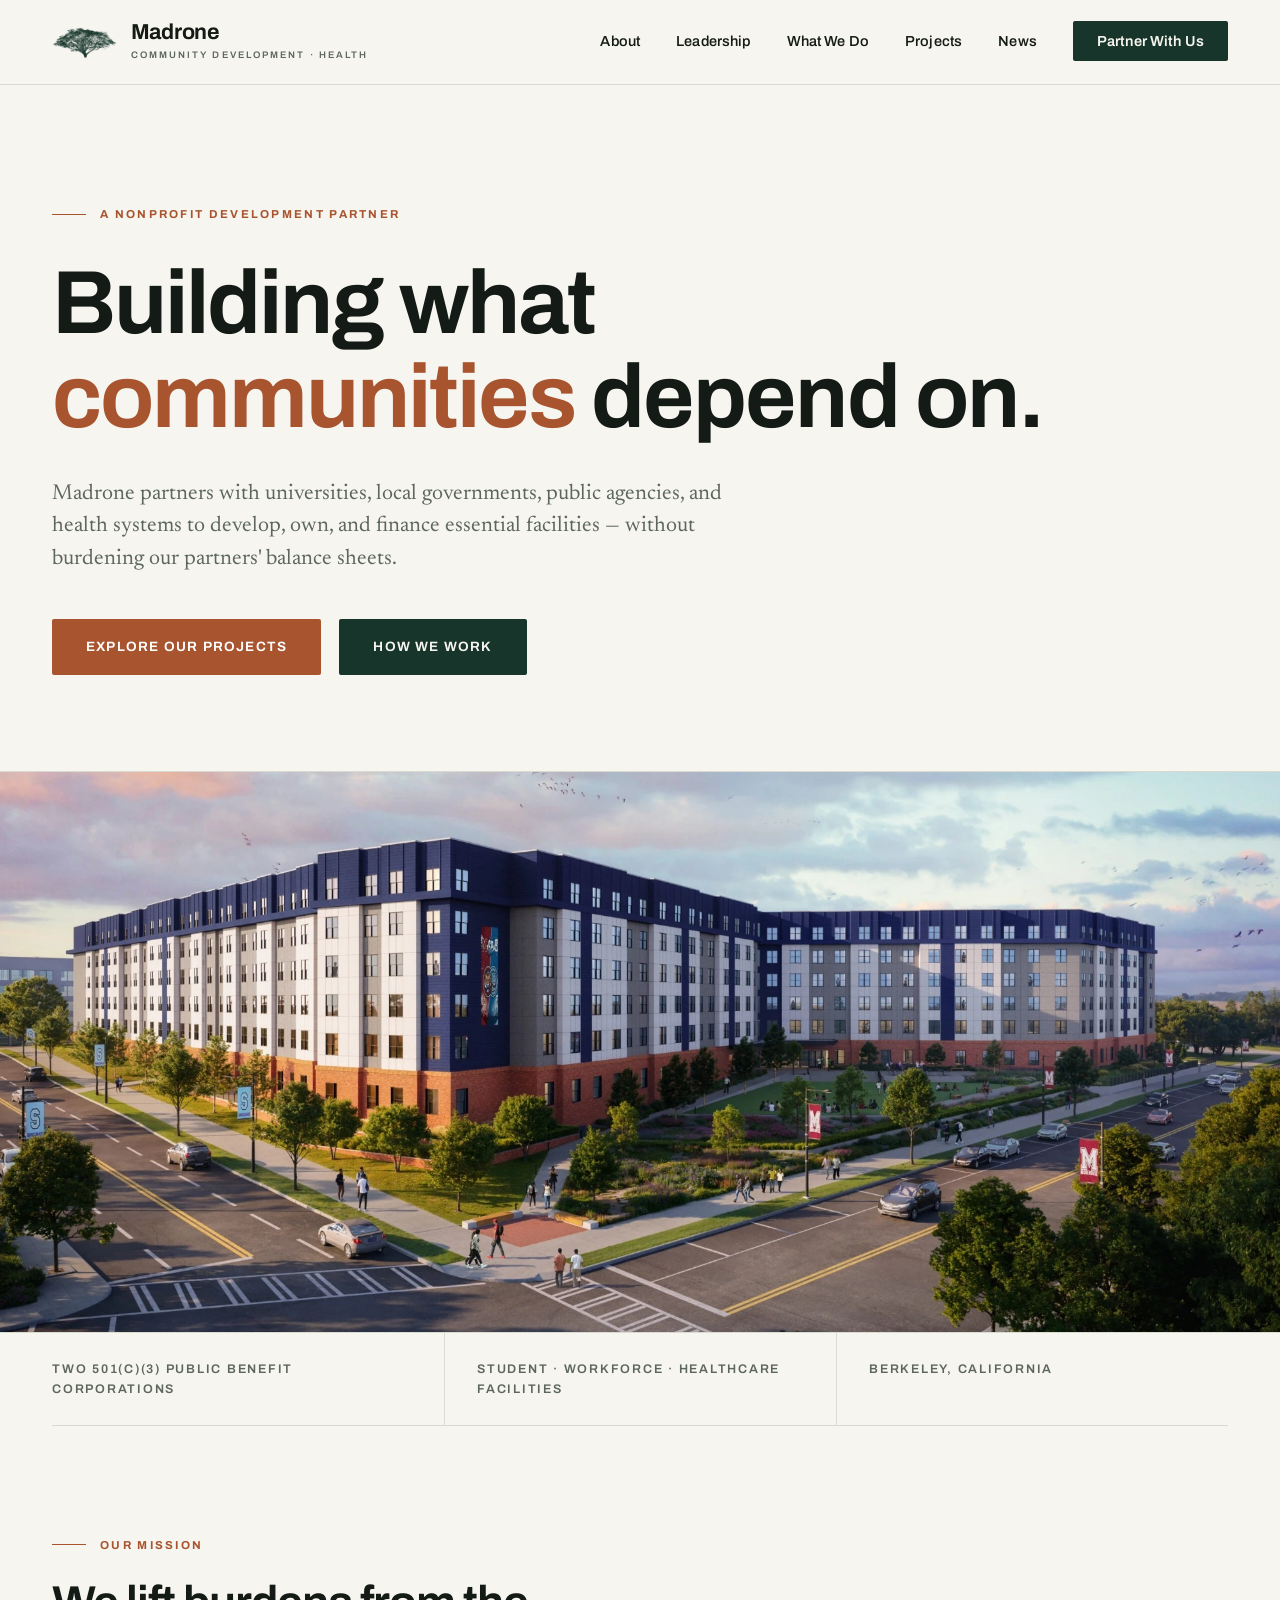
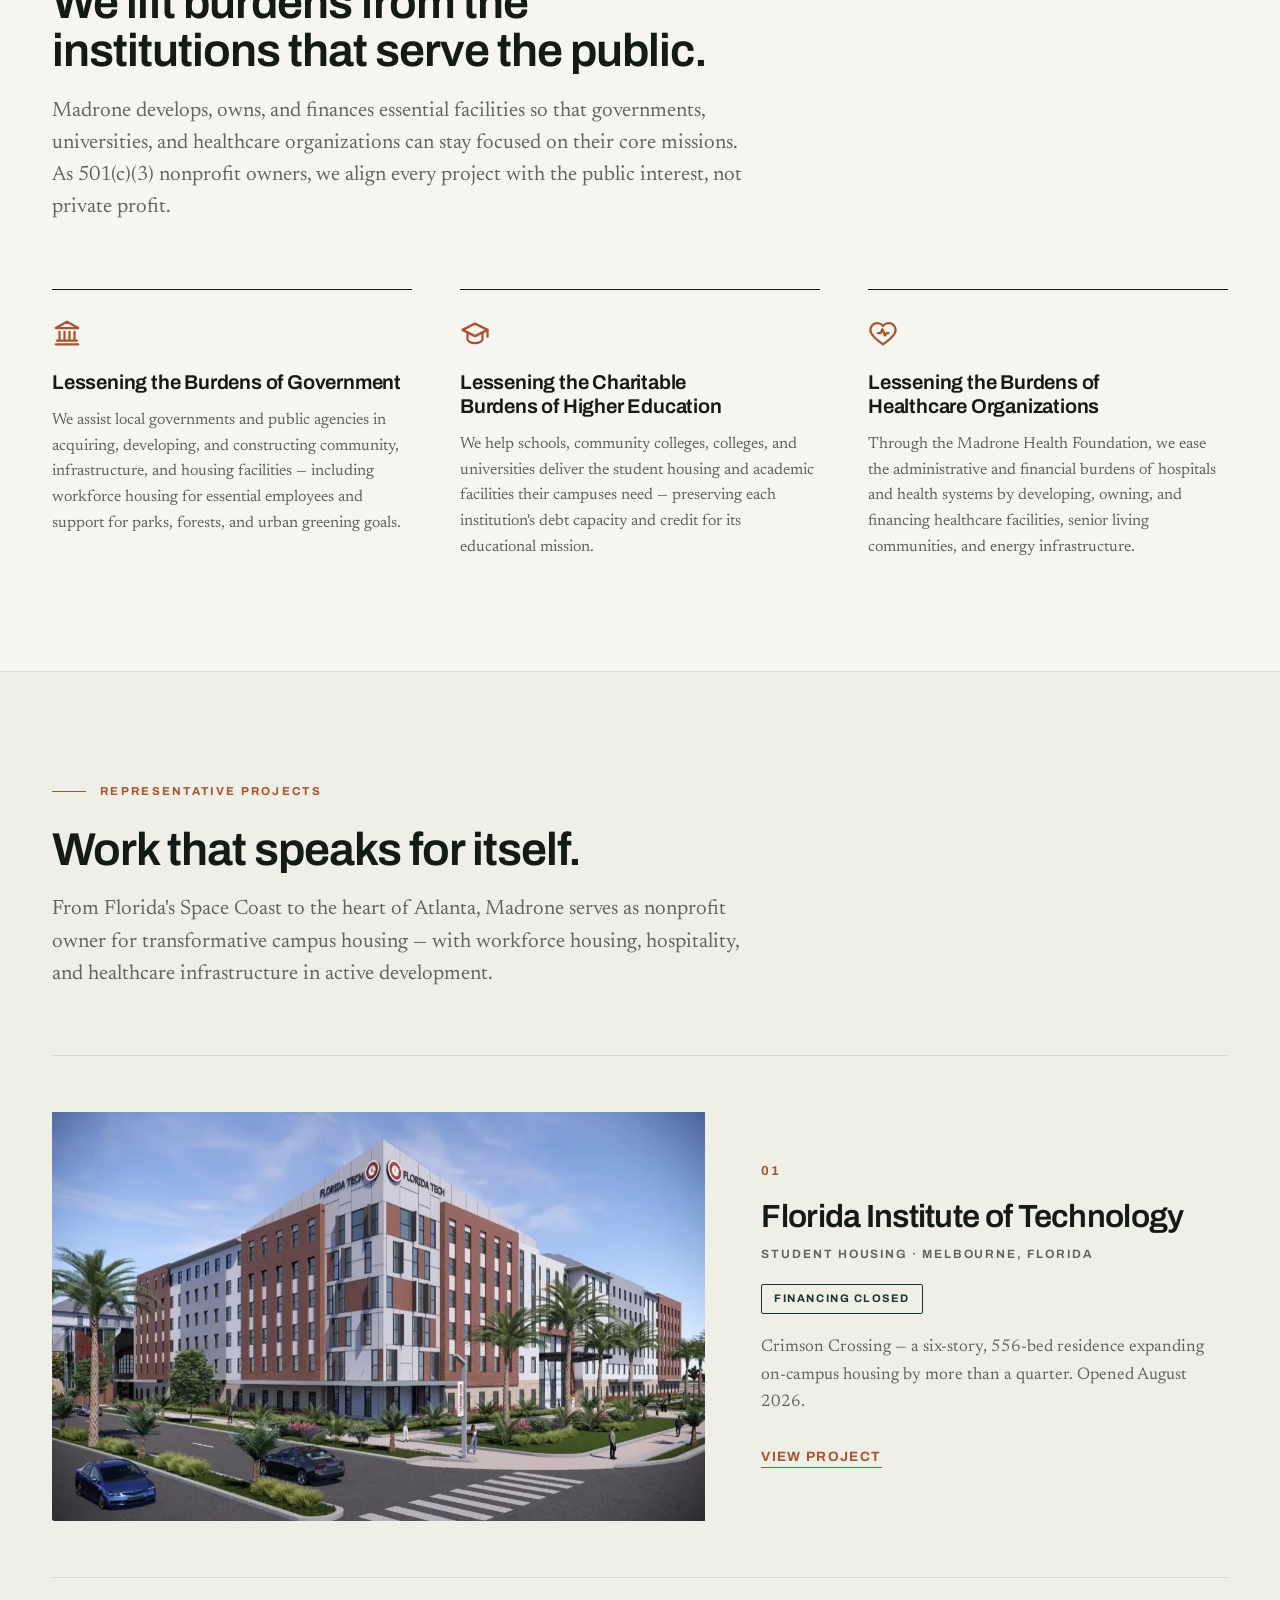
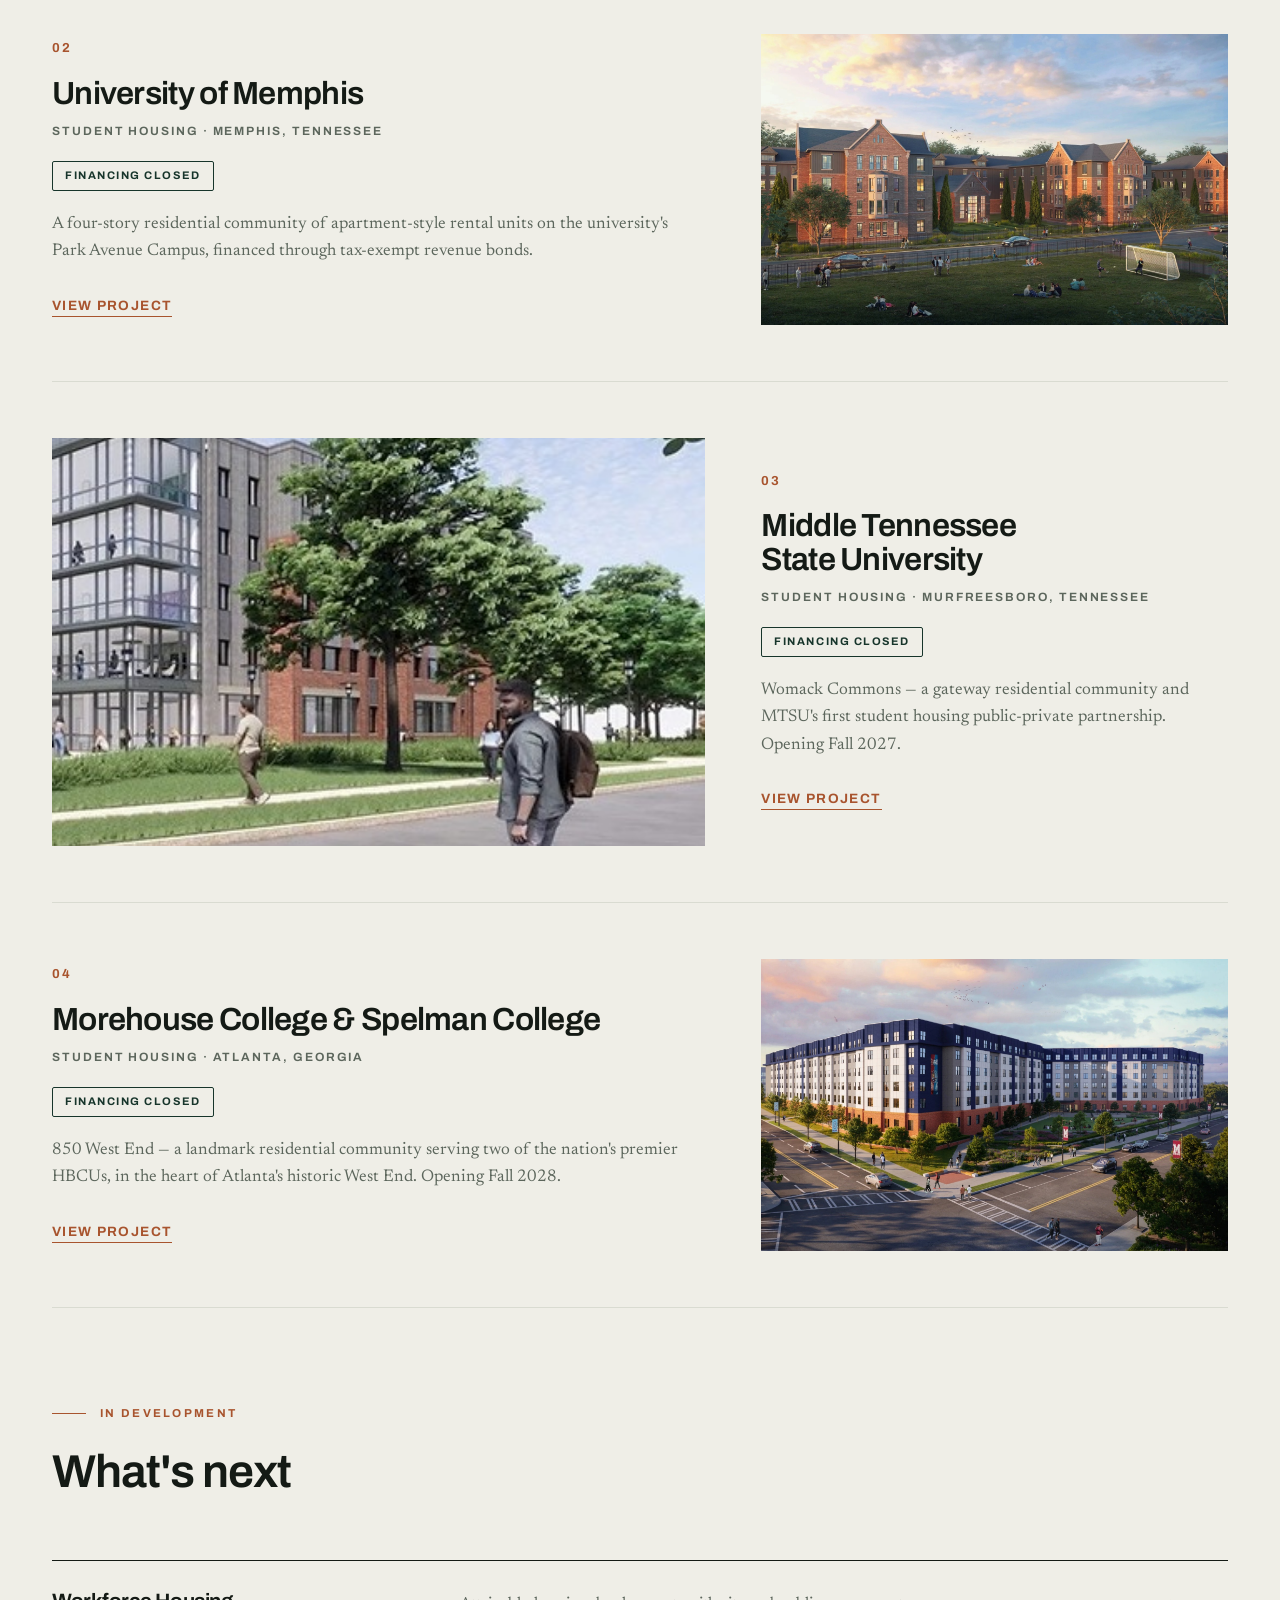
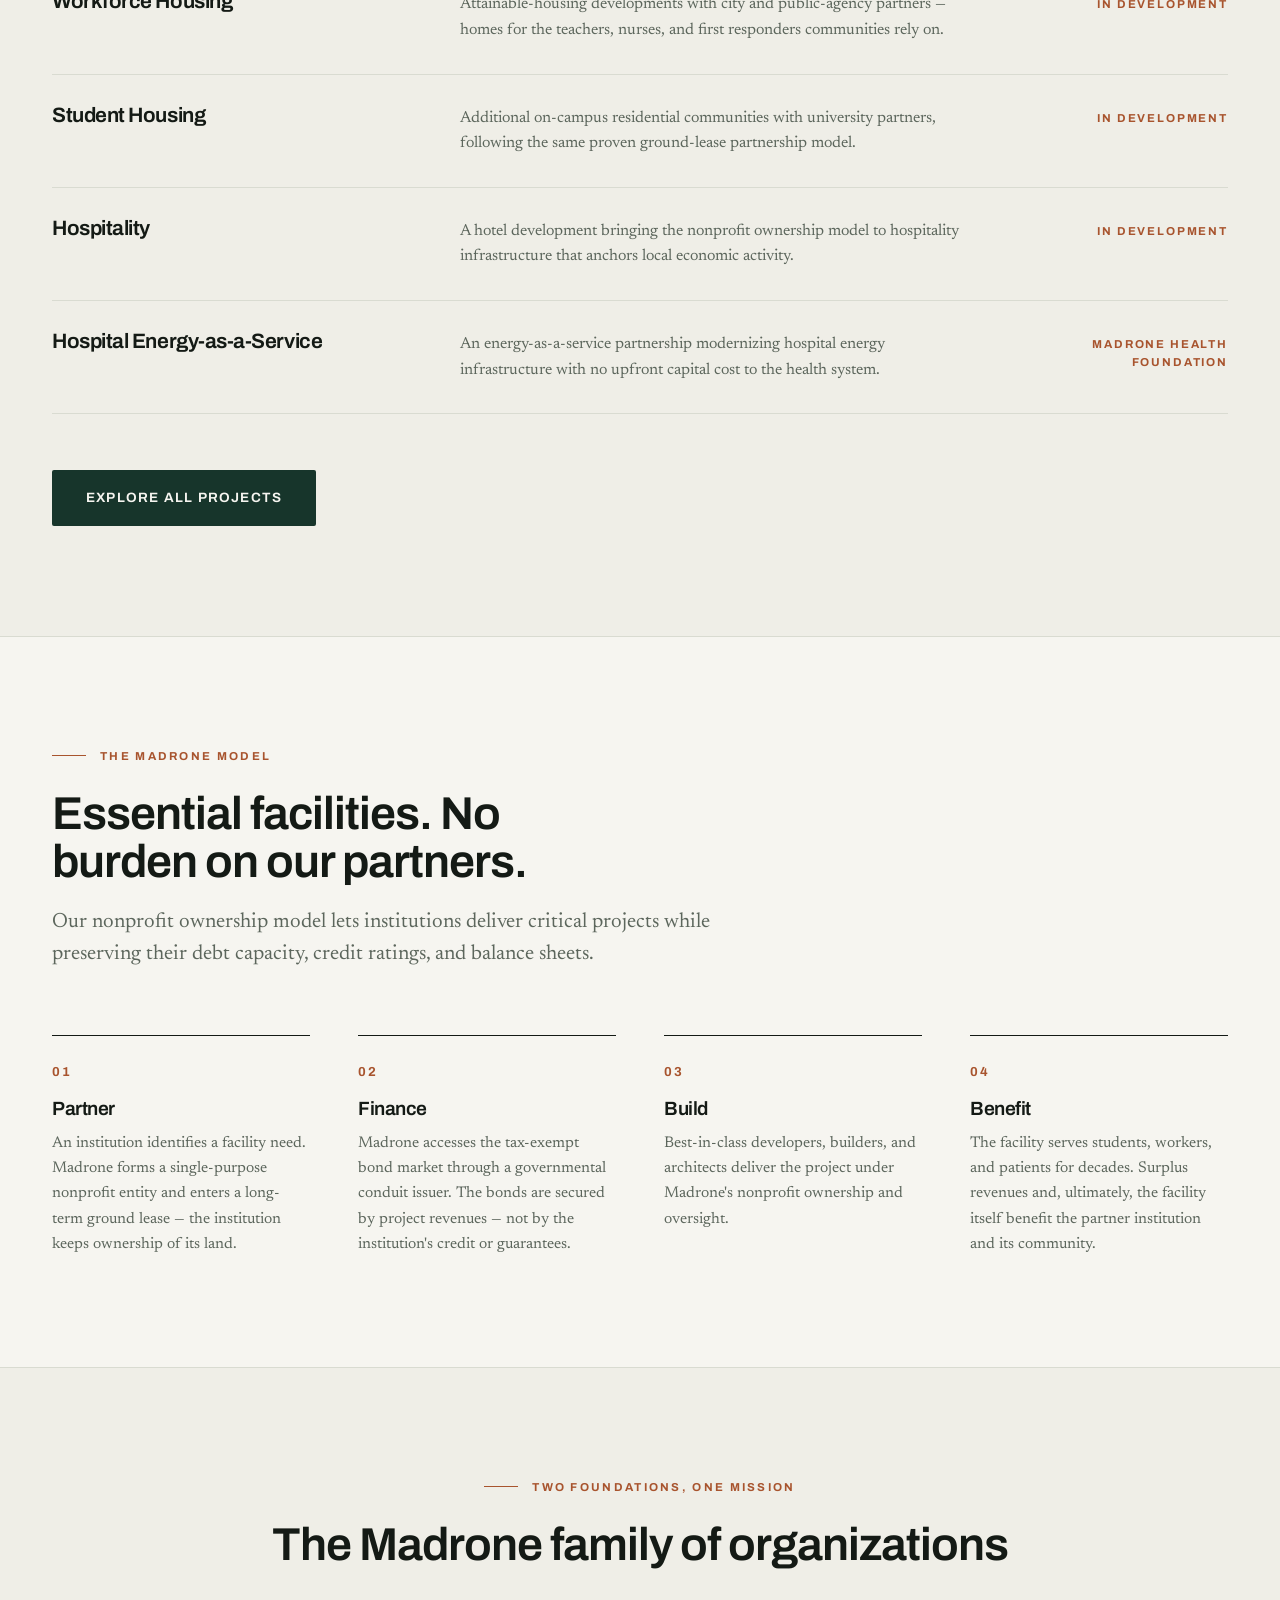
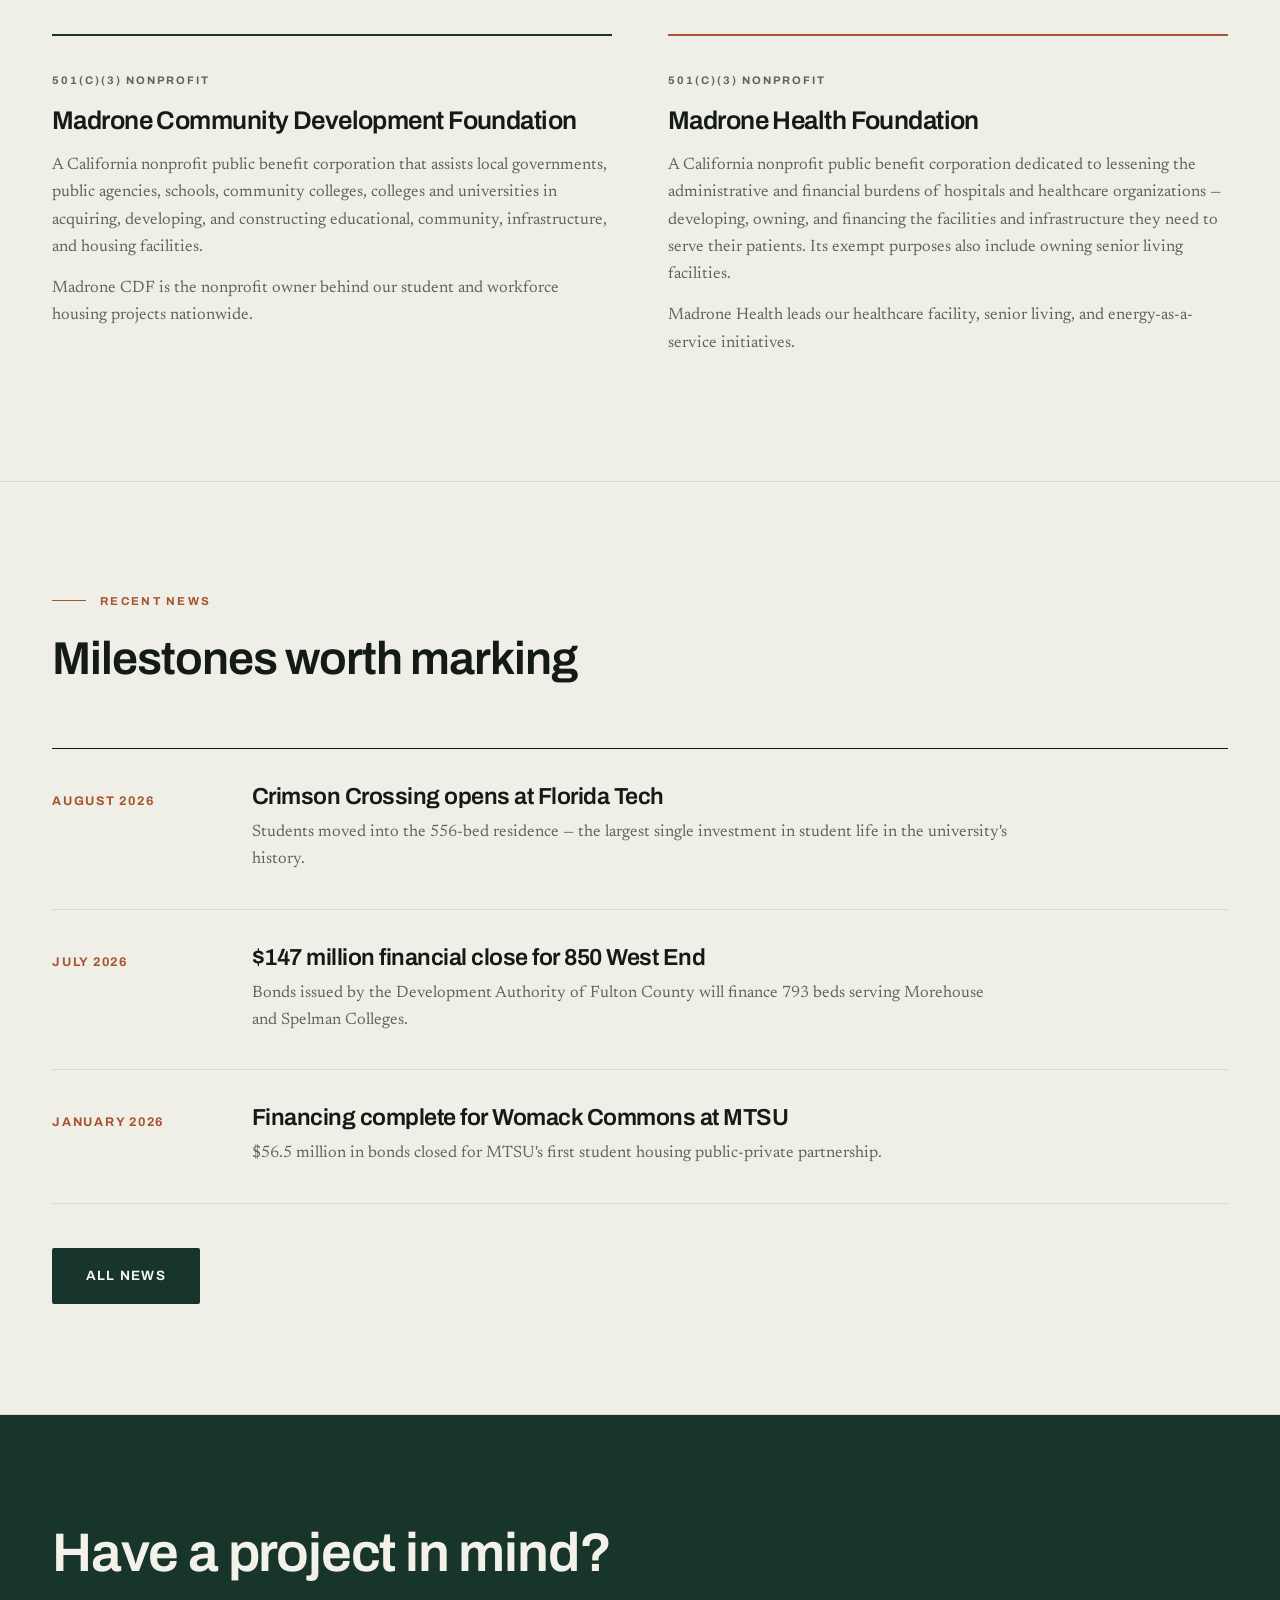
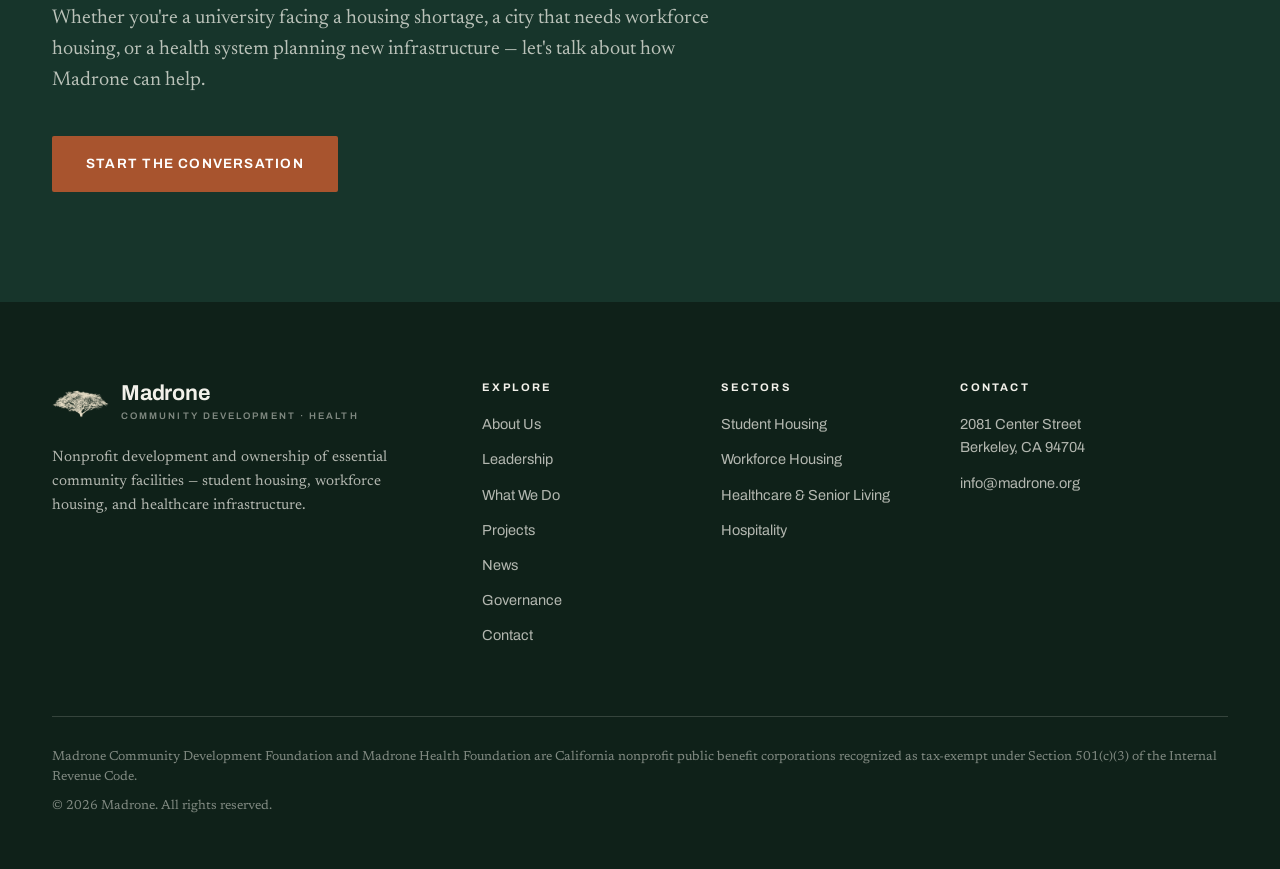
==== index.html @ 4f786b6e "Use info@madrone.org for all contact email addresses Replaces info@madronecdf.org across every page " ====
<!DOCTYPE html>
<html lang="en">
<head>
  <meta charset="UTF-8">
  <meta name="viewport" content="width=device-width, initial-scale=1.0">
  <title>Madrone | Nonprofit Development of Student Housing, Workforce Housing &amp; Community Facilities</title>
  <meta name="description" content="Madrone Community Development Foundation and Madrone Health Foundation are California nonprofit 501(c)(3) organizations that help universities, local governments, and hospitals develop and finance essential facilities.">
  <link rel="preconnect" href="https://fonts.googleapis.com">
  <link rel="preconnect" href="https://fonts.gstatic.com" crossorigin>
  <link href="https://fonts.googleapis.com/css2?family=Archivo:ital,wght@0,400..750;1,400..750&family=Newsreader:ital,opsz,wght@0,6..72,400..600;1,6..72,400..600&display=swap" rel="stylesheet">
  <link rel="icon" type="image/png" href="images/brand/favicon.png">
  <link rel="stylesheet" href="css/style.css">
</head>
<body>

<header class="site-header">
  <div class="container nav-wrap">
    <a class="brand" href="index.html">
      <img class="brand-mark" src="images/brand/tree-ever.png" alt="">
      <span>
        <span class="brand-name">Madrone</span>
        <span class="brand-sub">Community Development &middot; Health</span>
      </span>
    </a>
    <button class="nav-toggle" aria-label="Toggle navigation" aria-expanded="false">
      <span></span><span></span><span></span>
    </button>
    <ul class="nav-links">
      <li><a href="about.html">About</a></li>
      <li><a href="leadership.html">Leadership</a></li>
      <li><a href="what-we-do.html">What We Do</a></li>
      <li><a href="projects.html">Projects</a></li>
      <li><a href="news.html">News</a></li>
      <li><a class="nav-cta" href="contact.html">Partner With Us</a></li>
    </ul>
  </div>
</header>

<main>

  <!-- Hero -->
  <div class="hero">
    <div class="container">
      <span class="eyebrow">A Nonprofit Development Partner</span>
      <h1>Building what <em>communities</em> depend on.</h1>
      <p>Madrone partners with universities, local governments, public agencies, and health systems to develop, own, and finance essential facilities &mdash; without burdening our partners' balance sheets.</p>
      <div class="btn-row">
        <a class="btn btn-primary" href="projects.html">Explore Our Projects</a>
        <a class="btn btn-dark" href="what-we-do.html">How We Work</a>
      </div>
    </div>
    <div class="hero-band">
      <img src="images/projects/morehouse-spelman.jpg" alt="850 West End residence serving Morehouse College and Spelman College" onerror="this.onerror=null;this.src='images/illustrations/morehouse-spelman.svg'">
    </div>
    <div class="container">
      <div class="hero-facts">
        <div>Two 501(c)(3) Public Benefit Corporations</div>
        <div>Student &middot; Workforce &middot; Healthcare Facilities</div>
        <div>Berkeley, California</div>
      </div>
    </div>
  </div>

  <!-- Mission -->
  <section>
    <div class="container">
      <div class="section-head">
        <span class="eyebrow">Our Mission</span>
        <h2>We lift burdens from the institutions that serve the public.</h2>
        <p class="lead">Madrone develops, owns, and finances essential facilities so that governments, universities, and healthcare organizations can stay focused on their core missions. As 501(c)(3) nonprofit owners, we align every project with the public interest, not private profit.</p>
      </div>
      <div class="card-grid">
        <div class="sector-card">
          <div class="icon">
            <svg viewBox="0 0 24 24" fill="none" stroke-width="1.8" stroke-linecap="round" stroke-linejoin="round"><path d="M3 21h18M4 18h16M6 18v-7M10 18v-7M14 18v-7M18 18v-7M3 8l9-5 9 5z"/></svg>
          </div>
          <h3>Lessening the Burdens of Government</h3>
          <p>We assist local governments and public agencies in acquiring, developing, and constructing community, infrastructure, and housing facilities — including workforce housing for essential employees and support for parks, forests, and urban greening goals.</p>
        </div>
        <div class="sector-card">
          <div class="icon">
            <svg viewBox="0 0 24 24" fill="none" stroke-width="1.8" stroke-linecap="round" stroke-linejoin="round"><path d="M22 9.5L12 4.5 2 9.5l10 5 10-5z"/><path d="M6 11.8V17c0 1.7 2.7 3 6 3s6-1.3 6-3v-5.2M22 9.5V15"/></svg>
          </div>
          <h3>Lessening the Charitable Burdens of Higher Education</h3>
          <p>We help schools, community colleges, colleges, and universities deliver the student housing and academic facilities their campuses need — preserving each institution's debt capacity and credit for its educational mission.</p>
        </div>
        <div class="sector-card">
          <div class="icon">
            <svg viewBox="0 0 24 24" fill="none" stroke-width="1.8" stroke-linecap="round" stroke-linejoin="round"><path d="M12 21s-7-4.6-9.5-9A5.5 5.5 0 0 1 12 6.5 5.5 5.5 0 0 1 21.5 12C19 16.4 12 21 12 21z"/><path d="M8 12h2l1.5-3 2 5L15 12h1.5"/></svg>
          </div>
          <h3>Lessening the Burdens of Healthcare Organizations</h3>
          <p>Through the Madrone Health Foundation, we ease the administrative and financial burdens of hospitals and health systems by developing, owning, and financing healthcare facilities, senior living communities, and energy infrastructure.</p>
        </div>
      </div>
    </div>
  </section>

  <!-- Representative projects -->
  <section class="alt-bg">
    <div class="container">
      <div class="section-head">
        <span class="eyebrow">Representative Projects</span>
        <h2>Work that speaks for itself.</h2>
        <p class="lead">From Florida's Space Coast to the heart of Atlanta, Madrone serves as nonprofit owner for transformative campus housing &mdash; with workforce housing, hospitality, and healthcare infrastructure in active development.</p>
      </div>

      <div class="project-rows">
        <a class="project-row" href="projects/florida-tech.html">
          <div class="row-visual">
            <img src="images/projects/florida-tech.jpg" alt="Florida Institute of Technology student residence" loading="lazy" onerror="this.onerror=null;this.src='images/illustrations/florida-tech.svg'">
          </div>
          <div class="row-text">
            <div class="row-num">01</div>
            <h3>Florida Institute of Technology</h3>
            <div class="row-loc">Student Housing &middot; Melbourne, Florida</div>
            <span class="row-status">Financing Closed</span>
            <p>Crimson Crossing &mdash; a six-story, 556-bed residence expanding on-campus housing by more than a quarter. Opened August 2026.</p>
            <span class="row-link">View project</span>
          </div>
        </a>
        <a class="project-row" href="projects/university-of-memphis.html">
          <div class="row-visual">
            <img src="images/projects/university-of-memphis.jpg" alt="University of Memphis student residence" loading="lazy" onerror="this.onerror=null;this.src='images/illustrations/university-of-memphis.svg'">
          </div>
          <div class="row-text">
            <div class="row-num">02</div>
            <h3>University of Memphis</h3>
            <div class="row-loc">Student Housing &middot; Memphis, Tennessee</div>
            <span class="row-status">Financing Closed</span>
            <p>A four-story residential community of apartment-style rental units on the university's Park Avenue Campus, financed through tax-exempt revenue bonds.</p>
            <span class="row-link">View project</span>
          </div>
        </a>
        <a class="project-row" href="projects/mtsu.html">
          <div class="row-visual">
            <img src="images/projects/mtsu.jpg" alt="Womack Commons at Middle Tennessee State University" loading="lazy" onerror="this.onerror=null;this.src='images/illustrations/mtsu.svg'">
          </div>
          <div class="row-text">
            <div class="row-num">03</div>
            <h3>Middle Tennessee State University</h3>
            <div class="row-loc">Student Housing &middot; Murfreesboro, Tennessee</div>
            <span class="row-status">Financing Closed</span>
            <p>Womack Commons &mdash; a gateway residential community and MTSU's first student housing public-private partnership. Opening Fall 2027.</p>
            <span class="row-link">View project</span>
          </div>
        </a>
        <a class="project-row" href="projects/morehouse-spelman.html">
          <div class="row-visual">
            <img src="images/projects/morehouse-spelman.jpg" alt="850 West End residence serving Morehouse College and Spelman College" loading="lazy" onerror="this.onerror=null;this.src='images/illustrations/morehouse-spelman.svg'">
          </div>
          <div class="row-text">
            <div class="row-num">04</div>
            <h3>Morehouse College &amp; Spelman College</h3>
            <div class="row-loc">Student Housing &middot; Atlanta, Georgia</div>
            <span class="row-status">Financing Closed</span>
            <p>850 West End &mdash; a landmark residential community serving two of the nation's premier HBCUs, in the heart of Atlanta's historic West End. Opening Fall 2028.</p>
            <span class="row-link">View project</span>
          </div>
        </a>
      </div>

      <div style="margin-top: 96px;">
        <div class="section-head">
          <span class="eyebrow">In Development</span>
          <h2>What's next</h2>
        </div>
        <div class="dev-list">
        <div class="dev-item">
          <h3>Workforce Housing</h3>
          <p>Attainable-housing developments with city and public-agency partners &mdash; homes for the teachers, nurses, and first responders communities rely on.</p>
          <div class="dev-status">In Development</div>
        </div>
        <div class="dev-item">
          <h3>Student Housing</h3>
          <p>Additional on-campus residential communities with university partners, following the same proven ground-lease partnership model.</p>
          <div class="dev-status">In Development</div>
        </div>
        <div class="dev-item">
          <h3>Hospitality</h3>
          <p>A hotel development bringing the nonprofit ownership model to hospitality infrastructure that anchors local economic activity.</p>
          <div class="dev-status">In Development</div>
        </div>
        <div class="dev-item">
          <h3>Hospital Energy-as-a-Service</h3>
          <p>An energy-as-a-service partnership modernizing hospital energy infrastructure with no upfront capital cost to the health system.</p>
          <div class="dev-status">Madrone Health Foundation</div>
        </div>
      </div>
      </div>
      <p style="margin-top: 56px;"><a class="btn btn-dark" href="projects.html">Explore All Projects</a></p>
    </div>
  </section>

  <!-- Model -->
  <section>
    <div class="container">
      <div class="section-head">
        <span class="eyebrow">The Madrone Model</span>
        <h2>Essential facilities. No burden on our partners.</h2>
        <p class="lead">Our nonprofit ownership model lets institutions deliver critical projects while preserving their debt capacity, credit ratings, and balance sheets.</p>
      </div>
      <div class="steps">
        <div class="step">
          <div class="num">01</div>
          <h3>Partner</h3>
          <p>An institution identifies a facility need. Madrone forms a single-purpose nonprofit entity and enters a long-term ground lease — the institution keeps ownership of its land.</p>
        </div>
        <div class="step">
          <div class="num">02</div>
          <h3>Finance</h3>
          <p>Madrone accesses the tax-exempt bond market through a governmental conduit issuer. The bonds are secured by project revenues — not by the institution's credit or guarantees.</p>
        </div>
        <div class="step">
          <div class="num">03</div>
          <h3>Build</h3>
          <p>Best-in-class developers, builders, and architects deliver the project under Madrone's nonprofit ownership and oversight.</p>
        </div>
        <div class="step">
          <div class="num">04</div>
          <h3>Benefit</h3>
          <p>The facility serves students, workers, and patients for decades. Surplus revenues and, ultimately, the facility itself benefit the partner institution and its community.</p>
        </div>
      </div>
    </div>
  </section>

  <!-- Two entities -->
  <section class="soft-bg">
    <div class="container">
      <div class="section-head center">
        <span class="eyebrow">Two Foundations, One Mission</span>
        <h2>The Madrone family of organizations</h2>
      </div>
      <div class="split">
        <div class="entity-card">
          <span class="entity-tag">501(c)(3) Nonprofit</span>
          <h3>Madrone Community Development Foundation</h3>
          <p>A California nonprofit public benefit corporation that assists local governments, public agencies, schools, community colleges, colleges and universities in acquiring, developing, and constructing educational, community, infrastructure, and housing facilities.</p>
          <p>Madrone CDF is the nonprofit owner behind our student and workforce housing projects nationwide.</p>
        </div>
        <div class="entity-card health">
          <span class="entity-tag">501(c)(3) Nonprofit</span>
          <h3>Madrone Health Foundation</h3>
          <p>A California nonprofit public benefit corporation dedicated to lessening the administrative and financial burdens of hospitals and healthcare organizations — developing, owning, and financing the facilities and infrastructure they need to serve their patients. Its exempt purposes also include owning senior living facilities.</p>
          <p>Madrone Health leads our healthcare facility, senior living, and energy-as-a-service initiatives.</p>
        </div>
      </div>
    </div>
  </section>

  <!-- Recent news -->
  <section class="alt-bg">
    <div class="container">
      <div class="section-head">
        <span class="eyebrow">Recent News</span>
        <h2>Milestones worth marking</h2>
      </div>
      <div class="news-list">
        <div class="news-item">
          <div class="news-date">August 2026</div>
          <div>
            <h3>Crimson Crossing opens at Florida Tech</h3>
            <p>Students moved into the 556-bed residence — the largest single investment in student life in the university's history.</p>
          </div>
        </div>
        <div class="news-item">
          <div class="news-date">July 2026</div>
          <div>
            <h3>$147 million financial close for 850 West End</h3>
            <p>Bonds issued by the Development Authority of Fulton County will finance 793 beds serving Morehouse and Spelman Colleges.</p>
          </div>
        </div>
        <div class="news-item">
          <div class="news-date">January 2026</div>
          <div>
            <h3>Financing complete for Womack Commons at MTSU</h3>
            <p>$56.5 million in bonds closed for MTSU's first student housing public-private partnership.</p>
          </div>
        </div>
      </div>
      <p style="margin-top: 44px;"><a class="btn btn-dark" href="news.html">All News</a></p>
    </div>
  </section>

  <!-- CTA -->
  <div class="cta-band">
    <div class="container">
      <h2>Have a project in mind?</h2>
      <p>Whether you're a university facing a housing shortage, a city that needs workforce housing, or a health system planning new infrastructure — let's talk about how Madrone can help.</p>
      <a class="btn btn-primary" href="contact.html">Start the Conversation</a>
    </div>
  </div>

</main>

<footer class="site-footer">
  <div class="container">
    <div class="footer-grid">
      <div>
        <div class="footer-brand">
          <img class="brand-mark" src="images/brand/tree-cream.png" alt="">
          <span>
            <span class="brand-name">Madrone</span>
            <span class="brand-sub">Community Development &middot; Health</span>
          </span>
        </div>
        <p>Nonprofit development and ownership of essential community facilities — student housing, workforce housing, and healthcare infrastructure.</p>
      </div>
      <div>
        <h4>Explore</h4>
        <ul>
          <li><a href="about.html">About Us</a></li>
          <li><a href="leadership.html">Leadership</a></li>
          <li><a href="what-we-do.html">What We Do</a></li>
          <li><a href="projects.html">Projects</a></li>
          <li><a href="news.html">News</a></li>
          <li><a href="governance.html">Governance</a></li>
          <li><a href="contact.html">Contact</a></li>
        </ul>
      </div>
      <div>
        <h4>Sectors</h4>
        <ul>
          <li><a href="what-we-do.html">Student Housing</a></li>
          <li><a href="what-we-do.html">Workforce Housing</a></li>
          <li><a href="what-we-do.html">Healthcare &amp; Senior Living</a></li>
          <li><a href="what-we-do.html">Hospitality</a></li>
        </ul>
      </div>
      <div>
        <h4>Contact</h4>
        <ul>
          <li>2081 Center Street<br>Berkeley, CA 94704</li>
          <li><a href="mailto:info@madrone.org">info@madrone.org</a></li>
        </ul>
      </div>
    </div>
    <div class="footer-legal">
      <p>Madrone Community Development Foundation and Madrone Health Foundation are California nonprofit public benefit corporations recognized as tax-exempt under Section 501(c)(3) of the Internal Revenue Code.</p>
      <p>&copy; 2026 Madrone. All rights reserved.</p>
    </div>
  </div>
</footer>

<script src="js/main.js"></script>
</body>
</html>
---- css/style.css ----
/* ==========================================================================
   Madrone — institutional editorial design system
   Type: Archivo (display/UI) + Newsreader (prose)
   Palette: stone paper, near-black ink, deep evergreen, copper accent
   ========================================================================== */

:root {
  --paper: #f6f5f0;
  --paper-2: #efeee7;
  --ink: #141a15;
  --ever: #17352b;
  --ever-2: #1d4234;
  --ever-deep: #0f2119;
  --copper: #a8542e;
  --copper-2: #8c4222;
  --stone: #5c665c;
  --line: #d9dbd1;
  --line-dark: rgba(246, 245, 240, 0.16);
  --cream: #e9dfc8;
  --sans: "Archivo", "Helvetica Neue", Helvetica, Arial, sans-serif;
  --serif: "Newsreader", Georgia, "Times New Roman", serif;
  --max: 1240px;
}

* { margin: 0; padding: 0; box-sizing: border-box; }

html { scroll-behavior: smooth; }

body {
  font-family: var(--serif);
  font-size: 18px;
  line-height: 1.6;
  color: var(--ink);
  background: var(--paper);
  -webkit-font-smoothing: antialiased;
}

img, svg { max-width: 100%; display: block; }

a { color: var(--copper); text-decoration: none; }
a:hover { color: var(--copper-2); }

h1, h2, h3, h4 {
  font-family: var(--sans);
  font-weight: 620;
  letter-spacing: -0.022em;
  line-height: 1.04;
  color: var(--ink);
  text-wrap: balance;
}

.container { max-width: var(--max); margin: 0 auto; padding: 0 32px; }

section { padding: 110px 0; }

.eyebrow {
  display: flex;
  align-items: center;
  gap: 14px;
  font-family: var(--sans);
  font-size: 11.5px;
  font-weight: 700;
  letter-spacing: 0.2em;
  text-transform: uppercase;
  color: var(--copper);
  margin-bottom: 26px;
}

.eyebrow::before {
  content: "";
  width: 34px;
  height: 1px;
  background: var(--copper);
}

.section-head.center .eyebrow { justify-content: center; }

.lead {
  font-size: 1.3rem;
  line-height: 1.55;
  color: var(--stone);
  max-width: 34em;
}

.section-head { max-width: 780px; margin-bottom: 64px; }
.section-head.center { margin-left: auto; margin-right: auto; text-align: center; }
.section-head h2 {
  font-size: clamp(2rem, 3.6vw, 3rem);
  margin-bottom: 20px;
}

.alt-bg { background: var(--paper-2); border-top: 1px solid var(--line); border-bottom: 1px solid var(--line); }
.green-bg { background: var(--ever); }
.green-bg h2, .green-bg h3 { color: #f2f1ea; }
.green-bg p { color: rgba(242, 241, 234, 0.78); }
.green-bg .eyebrow { color: var(--cream); }
.green-bg .eyebrow::before { background: var(--cream); }
.soft-bg { background: var(--paper-2); border-top: 1px solid var(--line); }

/* --------------------------------------------------------------------------
   Header
   -------------------------------------------------------------------------- */

.site-header {
  position: sticky;
  top: 0;
  z-index: 50;
  background: rgba(246, 245, 240, 0.95);
  backdrop-filter: blur(10px);
  border-bottom: 1px solid var(--line);
}

.nav-wrap {
  display: flex;
  align-items: center;
  justify-content: space-between;
  height: 84px;
}

.brand { display: flex; align-items: center; gap: 14px; color: var(--ink); }
.brand:hover { color: var(--ink); }
.brand-mark { height: 34px; width: auto; flex: none; }
.footer-brand .brand-mark { height: 30px; }

.brand-name {
  font-family: var(--sans);
  font-size: 1.35rem;
  font-weight: 680;
  letter-spacing: -0.01em;
  display: block;
  line-height: 1.1;
}

.brand-sub {
  display: block;
  font-family: var(--sans);
  font-size: 9.5px;
  font-weight: 600;
  letter-spacing: 0.22em;
  text-transform: uppercase;
  color: var(--stone);
  margin-top: 3px;
}

.nav-links { display: flex; align-items: center; gap: 36px; list-style: none; }

.nav-links a {
  font-family: var(--sans);
  font-size: 14.5px;
  font-weight: 540;
  letter-spacing: 0.01em;
  color: var(--ink);
  padding: 6px 0;
  border-bottom: 1px solid transparent;
}

.nav-links a:hover, .nav-links a.active {
  color: var(--copper);
  border-bottom-color: var(--copper);
}

.nav-cta {
  background: var(--ever);
  color: var(--paper) !important;
  padding: 12px 24px !important;
  border-radius: 2px;
  border-bottom: none !important;
  font-weight: 600 !important;
}

.nav-cta:hover { background: var(--ever-2); }

.nav-toggle { display: none; background: none; border: none; cursor: pointer; padding: 8px; }
.nav-toggle span { display: block; width: 24px; height: 2px; background: var(--ink); margin: 5px 0; }

/* --------------------------------------------------------------------------
   Buttons
   -------------------------------------------------------------------------- */

.btn {
  display: inline-block;
  font-family: var(--sans);
  font-size: 13.5px;
  font-weight: 650;
  letter-spacing: 0.09em;
  text-transform: uppercase;
  padding: 17px 34px;
  border-radius: 2px;
  transition: background 0.2s, color 0.2s, border-color 0.2s;
}

.btn-primary { background: var(--copper); color: #fff; }
.btn-primary:hover { background: var(--copper-2); color: #fff; }

.btn-dark { background: var(--ever); color: var(--paper); }
.btn-dark:hover { background: var(--ever-2); color: var(--paper); }

.btn-ghost { border: 1px solid rgba(246, 245, 240, 0.5); color: #f2f1ea; }
.btn-ghost:hover { border-color: #f2f1ea; background: rgba(246, 245, 240, 0.08); color: #f2f1ea; }

.btn-row { display: flex; gap: 18px; flex-wrap: wrap; }

/* --------------------------------------------------------------------------
   Hero (light, editorial)
   -------------------------------------------------------------------------- */

.hero { padding: 120px 0 0; background: var(--paper); }

.hero h1 {
  font-size: clamp(3rem, 7.2vw, 5.6rem);
  font-weight: 660;
  max-width: 11.5em;
  margin-bottom: 34px;
}

.hero h1 em {
  font-style: normal;
  color: var(--copper);
}

.hero p {
  font-size: 1.35rem;
  line-height: 1.5;
  color: var(--stone);
  max-width: 33em;
  margin-bottom: 44px;
}

.hero .eyebrow { margin-bottom: 34px; }

.hero-band {
  margin-top: 96px;
  border-top: 1px solid var(--line);
  border-bottom: 1px solid var(--line);
}

.hero-band img, .hero-band svg {
  width: 100%;
  height: clamp(300px, 44vw, 560px);
  object-fit: cover;
  display: block;
}

.hero-facts {
  display: grid;
  grid-template-columns: repeat(3, 1fr);
  border-bottom: 1px solid var(--line);
}

.hero-facts > div {
  padding: 26px 32px;
  border-left: 1px solid var(--line);
  font-family: var(--sans);
  font-size: 12.5px;
  font-weight: 600;
  letter-spacing: 0.14em;
  text-transform: uppercase;
  color: var(--stone);
}

.hero-facts > div:first-child { border-left: none; padding-left: 0; }

/* --------------------------------------------------------------------------
   Sector / principle columns — ruled, no boxes
   -------------------------------------------------------------------------- */

.card-grid {
  display: grid;
  grid-template-columns: repeat(auto-fit, minmax(250px, 1fr));
  gap: 48px;
}

.sector-card {
  border-top: 1px solid var(--ink);
  padding-top: 28px;
}

.sector-card .icon { margin-bottom: 22px; }
.sector-card .icon svg { width: 30px; height: 30px; stroke: var(--copper); }

.sector-card h3 {
  font-size: 1.25rem;
  font-weight: 640;
  letter-spacing: -0.01em;
  margin-bottom: 14px;
  line-height: 1.2;
}

.sector-card p { font-size: 16px; line-height: 1.62; color: var(--stone); }

/* --------------------------------------------------------------------------
   Project rows — numbered editorial portfolio
   -------------------------------------------------------------------------- */

.project-rows { display: grid; gap: 0; }

.project-row {
  display: grid;
  grid-template-columns: 7fr 5fr;
  gap: 56px;
  align-items: center;
  padding: 56px 0;
  border-top: 1px solid var(--line);
  color: var(--ink);
}

.project-rows .project-row:last-child { border-bottom: 1px solid var(--line); }

.project-row:nth-child(even) .row-visual { order: 2; }
.project-row:nth-child(even) .row-text { order: 1; }

.row-visual {
  position: relative;
  overflow: hidden;
  aspect-ratio: 16 / 10;
  background: var(--ever);
}

.row-visual img, .row-visual svg {
  position: absolute;
  inset: 0;
  width: 100%;
  height: 100%;
  object-fit: cover;
  transition: transform 0.6s ease;
}

.project-row:hover .row-visual img { transform: scale(1.03); }

.row-num {
  font-family: var(--sans);
  font-size: 13px;
  font-weight: 700;
  letter-spacing: 0.16em;
  color: var(--copper);
  margin-bottom: 18px;
}

.row-text h3 {
  font-size: clamp(1.5rem, 2.5vw, 2.15rem);
  margin-bottom: 12px;
}

.row-loc {
  font-family: var(--sans);
  font-size: 12px;
  font-weight: 650;
  letter-spacing: 0.16em;
  text-transform: uppercase;
  color: var(--stone);
  margin-bottom: 20px;
}

.row-text p { font-size: 17px; line-height: 1.62; color: var(--stone); margin-bottom: 26px; }

.row-link {
  font-family: var(--sans);
  font-size: 13.5px;
  font-weight: 680;
  letter-spacing: 0.1em;
  text-transform: uppercase;
  color: var(--copper);
  border-bottom: 1px solid var(--copper);
  padding-bottom: 3px;
}

.project-row:hover .row-link { color: var(--copper-2); border-color: var(--copper-2); }

.row-status {
  display: inline-block;
  font-family: var(--sans);
  font-size: 11px;
  font-weight: 700;
  letter-spacing: 0.14em;
  text-transform: uppercase;
  color: var(--ever);
  border: 1px solid var(--ever);
  padding: 5px 12px;
  border-radius: 2px;
  margin-bottom: 20px;
}

/* --------------------------------------------------------------------------
   In-development — quiet ruled ledger
   -------------------------------------------------------------------------- */

.dev-list { border-top: 1px solid var(--ink); }

.dev-item {
  display: grid;
  grid-template-columns: 2.2fr 3fr 1.3fr;
  gap: 32px;
  align-items: baseline;
  padding: 30px 0;
  border-bottom: 1px solid var(--line);
}

.dev-item h3 {
  font-size: 1.3rem;
  font-weight: 640;
}

.dev-item p { font-size: 16px; color: var(--stone); line-height: 1.6; }

.dev-status {
  font-family: var(--sans);
  font-size: 11.5px;
  font-weight: 700;
  letter-spacing: 0.16em;
  text-transform: uppercase;
  color: var(--copper);
  text-align: right;
}

/* --------------------------------------------------------------------------
   News ledger
   -------------------------------------------------------------------------- */

.news-list { border-top: 1px solid var(--ink); }

.news-item {
  display: grid;
  grid-template-columns: 160px 1fr;
  gap: 40px;
  padding: 36px 0;
  border-bottom: 1px solid var(--line);
}

.news-date {
  font-family: var(--sans);
  font-size: 12.5px;
  font-weight: 700;
  letter-spacing: 0.14em;
  text-transform: uppercase;
  color: var(--copper);
  padding-top: 6px;
}

.news-item h3 { font-size: 1.45rem; margin-bottom: 10px; }
.news-item p { font-size: 16.5px; color: var(--stone); line-height: 1.62; max-width: 46em; }

.news-links { margin-top: 14px; display: flex; gap: 24px; flex-wrap: wrap; }

.news-links a {
  font-family: var(--sans);
  font-size: 12.5px;
  font-weight: 680;
  letter-spacing: 0.1em;
  text-transform: uppercase;
  color: var(--copper);
  border-bottom: 1px solid var(--copper);
  padding-bottom: 2px;
}

.news-tag {
  display: inline-block;
  font-family: var(--sans);
  font-size: 10.5px;
  font-weight: 700;
  letter-spacing: 0.14em;
  text-transform: uppercase;
  color: var(--stone);
  border: 1px solid var(--line);
  padding: 3px 10px;
  border-radius: 2px;
  margin-bottom: 12px;
}

/* --------------------------------------------------------------------------
   Governance
   -------------------------------------------------------------------------- */

.doc-list { border-top: 1px solid var(--ink); }

.doc-item {
  display: grid;
  grid-template-columns: 1fr auto;
  gap: 30px;
  align-items: baseline;
  padding: 24px 0;
  border-bottom: 1px solid var(--line);
}

.doc-item h3 { font-size: 1.15rem; }
.doc-item p { font-size: 15px; color: var(--stone); margin-top: 6px; max-width: 42em; }

.doc-action {
  font-family: var(--sans);
  font-size: 12px;
  font-weight: 700;
  letter-spacing: 0.12em;
  text-transform: uppercase;
  color: var(--copper);
  white-space: nowrap;
}

/* --------------------------------------------------------------------------
   Steps (the model)
   -------------------------------------------------------------------------- */

.steps {
  display: grid;
  grid-template-columns: repeat(auto-fit, minmax(220px, 1fr));
  gap: 48px;
}

.step { border-top: 1px solid var(--line-dark); padding-top: 26px; }

.green-bg .step { border-top-color: var(--line-dark); }
section:not(.green-bg) .step { border-top-color: var(--ink); }

.step .num {
  font-family: var(--sans);
  font-size: 13px;
  font-weight: 700;
  letter-spacing: 0.14em;
  color: var(--copper);
  margin-bottom: 16px;
}

.green-bg .step .num { color: var(--cream); }

.step h3 { font-size: 1.2rem; margin-bottom: 12px; }
.step p { font-size: 15.5px; line-height: 1.62; }
section:not(.green-bg) .step p { color: var(--stone); }

/* --------------------------------------------------------------------------
   Two foundations
   -------------------------------------------------------------------------- */

.split { display: grid; grid-template-columns: 1fr 1fr; gap: 56px; }

.entity-card { border-top: 2px solid var(--ever); padding-top: 30px; }
.entity-card.health { border-top-color: var(--copper); }

.entity-tag {
  display: inline-block;
  font-family: var(--sans);
  font-size: 11px;
  font-weight: 700;
  letter-spacing: 0.18em;
  text-transform: uppercase;
  color: var(--stone);
  margin-bottom: 18px;
}

.entity-card h3 { font-size: 1.6rem; margin-bottom: 18px; }
.entity-card p { font-size: 16.5px; line-height: 1.65; color: var(--stone); margin-bottom: 14px; }

/* --------------------------------------------------------------------------
   Page hero (interior)
   -------------------------------------------------------------------------- */

.page-hero {
  background: var(--ever);
  padding: 100px 0 90px;
}

.page-hero h1 {
  color: #f2f1ea;
  font-size: clamp(2.4rem, 5vw, 4rem);
  margin-bottom: 24px;
  max-width: 16em;
}

.page-hero p {
  color: rgba(242, 241, 234, 0.75);
  font-size: 1.25rem;
  line-height: 1.55;
  max-width: 36em;
}

.page-hero .eyebrow { color: var(--cream); }
.page-hero .eyebrow::before { background: var(--cream); }

.breadcrumb {
  font-family: var(--sans);
  font-size: 13px;
  letter-spacing: 0.02em;
  margin-bottom: 22px;
  color: rgba(242, 241, 234, 0.6);
}

.breadcrumb a { color: rgba(242, 241, 234, 0.85); }
.breadcrumb a:hover { color: #fff; }

/* --------------------------------------------------------------------------
   Project detail pages
   -------------------------------------------------------------------------- */

.detail-hero-visual { margin-bottom: 72px; border-bottom: 1px solid var(--line); }

.detail-hero-visual img, .detail-hero-visual svg {
  width: 100%;
  height: clamp(280px, 42vw, 520px);
  object-fit: cover;
  display: block;
}

.detail-layout {
  display: grid;
  grid-template-columns: 1.7fr 1fr;
  gap: 80px;
  align-items: start;
}

.detail-main h2 {
  font-size: 1.75rem;
  margin: 48px 0 18px;
}

.detail-main h2:first-child { margin-top: 0; }
.detail-main p { margin-bottom: 18px; font-size: 17.5px; line-height: 1.68; color: #333b34; }
.detail-main ul { margin: 0 0 18px 20px; color: #333b34; }
.detail-main li { margin-bottom: 10px; font-size: 17px; line-height: 1.6; }

.fact-box {
  border: 1px solid var(--line);
  border-top: 2px solid var(--copper);
  background: var(--paper-2);
  padding: 34px 32px;
  position: sticky;
  top: 110px;
}

.fact-box h3 {
  font-size: 12px;
  font-weight: 700;
  letter-spacing: 0.2em;
  text-transform: uppercase;
  color: var(--copper);
  margin-bottom: 24px;
}

.fact-box dl { display: grid; gap: 18px; }
.fact-box dt {
  font-family: var(--sans);
  font-size: 11px;
  font-weight: 700;
  letter-spacing: 0.14em;
  text-transform: uppercase;
  color: var(--stone);
  margin-bottom: 3px;
}
.fact-box dd { font-family: var(--sans); font-size: 15.5px; font-weight: 540; color: var(--ink); line-height: 1.45; }

.visual-note { font-size: 13px; color: var(--stone); margin-top: 10px; text-align: right; }

/* --------------------------------------------------------------------------
   Leadership
   -------------------------------------------------------------------------- */

.leader-grid {
  display: grid;
  grid-template-columns: repeat(auto-fit, minmax(340px, 1fr));
  gap: 64px;
  max-width: 1000px;
}

.leader-card { border-top: 1px solid var(--ink); padding-top: 30px; }

.leader-photo {
  width: 116px;
  height: 116px;
  border-radius: 50%;
  overflow: hidden;
  margin-bottom: 28px;
  background: var(--paper-2);
}

.leader-photo img, .leader-photo svg { width: 100%; height: 100%; object-fit: cover; display: block; }

.leader-card h3 { font-size: 1.75rem; margin-bottom: 8px; }

.leader-title {
  font-family: var(--sans);
  font-size: 12px;
  font-weight: 700;
  letter-spacing: 0.18em;
  text-transform: uppercase;
  color: var(--copper);
  margin-bottom: 22px;
}

.leader-card p { font-size: 16.5px; line-height: 1.66; color: var(--stone); }
.leader-card p + p { margin-top: 16px; }

/* --------------------------------------------------------------------------
   CTA band
   -------------------------------------------------------------------------- */

.cta-band {
  background: var(--ever);
  padding: 110px 0;
  text-align: left;
}

.cta-band h2 {
  color: #f2f1ea;
  font-size: clamp(2.2rem, 4.4vw, 3.4rem);
  max-width: 15em;
  margin-bottom: 22px;
}

.cta-band p {
  color: rgba(242, 241, 234, 0.75);
  font-size: 1.25rem;
  line-height: 1.55;
  max-width: 34em;
  margin-bottom: 40px;
}

/* --------------------------------------------------------------------------
   Contact
   -------------------------------------------------------------------------- */

.contact-grid { display: grid; grid-template-columns: 1.2fr 1fr; gap: 80px; align-items: start; }

.contact-card {
  border-top: 1px solid var(--ink);
  padding-top: 24px;
}

.contact-card + .contact-card { margin-top: 40px; }
.contact-card h3 { font-size: 1.3rem; margin-bottom: 10px; }
.contact-card p { font-size: 16px; color: var(--stone); margin-bottom: 6px; line-height: 1.6; }

/* --------------------------------------------------------------------------
   Footer
   -------------------------------------------------------------------------- */

.site-footer {
  background: var(--ever-deep);
  color: rgba(242, 241, 234, 0.72);
  padding: 80px 0 44px;
  font-size: 15px;
}

.site-footer p { font-family: var(--serif); line-height: 1.6; }

.footer-grid {
  display: grid;
  grid-template-columns: 2fr 1fr 1fr 1.4fr;
  gap: 48px;
  margin-bottom: 56px;
}

.site-footer h4 {
  color: #f2f1ea;
  font-size: 11px;
  font-weight: 700;
  letter-spacing: 0.2em;
  text-transform: uppercase;
  margin-bottom: 20px;
}

.site-footer ul { list-style: none; font-family: var(--sans); font-size: 14.5px; }
.site-footer li { margin-bottom: 12px; }
.site-footer a { color: rgba(242, 241, 234, 0.72); }
.site-footer a:hover { color: #fff; }

.footer-brand { display: flex; align-items: center; gap: 12px; margin-bottom: 22px; }
.footer-brand .brand-name { color: #f2f1ea; }
.footer-brand .brand-sub { color: rgba(242, 241, 234, 0.5); }

.footer-legal {
  border-top: 1px solid var(--line-dark);
  padding-top: 30px;
  font-size: 13px;
  color: rgba(242, 241, 234, 0.5);
}

.footer-legal p { margin-bottom: 8px; }

/* --------------------------------------------------------------------------
   Legacy card classes (kept for compatibility, restyled)
   -------------------------------------------------------------------------- */

.project-grid { display: grid; grid-template-columns: repeat(auto-fit, minmax(280px, 1fr)); gap: 40px; }
.project-grid.featured { grid-template-columns: repeat(2, 1fr); }

.project-card { background: transparent; color: var(--ink); display: flex; flex-direction: column; }

.project-visual { aspect-ratio: 16 / 10; position: relative; overflow: hidden; background: var(--ever); }
.project-visual img, .project-visual svg {
  position: absolute; inset: 0; width: 100%; height: 100%; object-fit: cover;
  transition: transform 0.6s ease;
}
.project-card:hover .project-visual img { transform: scale(1.03); }

.project-status {
  position: absolute; top: 16px; left: 16px;
  background: var(--paper);
  color: var(--ever);
  font-family: var(--sans);
  font-size: 11px; font-weight: 700; letter-spacing: 0.12em; text-transform: uppercase;
  padding: 6px 12px; border-radius: 2px;
}

.project-status.pipeline { background: var(--ever); color: var(--paper); }

.project-body { padding: 24px 0 0; display: flex; flex-direction: column; flex: 1; }
.project-body h3 { font-size: 1.4rem; margin-bottom: 8px; }
.project-loc {
  font-family: var(--sans); font-size: 12px; font-weight: 650; letter-spacing: 0.14em;
  text-transform: uppercase; color: var(--stone); margin-bottom: 14px;
}
.project-body p { font-size: 16px; color: var(--stone); flex: 1; line-height: 1.6; }
.card-link {
  margin-top: 18px;
  font-family: var(--sans); font-size: 13px; font-weight: 680; letter-spacing: 0.1em;
  text-transform: uppercase; color: var(--copper);
}

.project-scroller {
  display: grid; grid-auto-flow: column; grid-auto-columns: clamp(300px, 38vw, 430px);
  gap: 40px; overflow-x: auto; scroll-snap-type: x proximity; padding-bottom: 24px;
  scrollbar-color: var(--ever) var(--paper-2);
}
.project-scroller .project-card { scroll-snap-align: start; }
.scroller-hint {
  font-family: var(--sans); font-size: 12px; font-weight: 700; letter-spacing: 0.14em;
  text-transform: uppercase; color: var(--stone); margin-bottom: 22px;
}

/* --------------------------------------------------------------------------
   Scroll reveal
   -------------------------------------------------------------------------- */

.reveal { opacity: 0; transform: translateY(18px); transition: opacity 0.7s ease, transform 0.7s ease; }
.reveal.visible { opacity: 1; transform: none; }

@media (prefers-reduced-motion: reduce) {
  .reveal { opacity: 1; transform: none; transition: none; }
  .row-visual img, .project-visual img { transition: none; }
}

/* --------------------------------------------------------------------------
   Responsive
   -------------------------------------------------------------------------- */

@media (max-width: 960px) {
  .split, .contact-grid, .detail-layout { grid-template-columns: 1fr; gap: 48px; }
  .footer-grid { grid-template-columns: 1fr 1fr; }
  .fact-box { position: static; }
  .project-grid.featured { grid-template-columns: 1fr; }

  .project-row { grid-template-columns: 1fr; gap: 28px; padding: 44px 0; }
  .project-row:nth-child(even) .row-visual { order: 0; }
  .project-row:nth-child(even) .row-text { order: 1; }

  .dev-item { grid-template-columns: 1fr; gap: 8px; }
  .dev-status { text-align: left; }

  .hero-facts { grid-template-columns: 1fr; }
  .hero-facts > div { border-left: none; padding-left: 0; padding-top: 16px; padding-bottom: 16px; border-top: 1px solid var(--line); }
  .hero-facts > div:first-child { border-top: none; }
}

@media (max-width: 760px) {
  section { padding: 72px 0; }
  .hero { padding: 72px 0 0; }
  .hero-band { margin-top: 56px; }

  .nav-toggle { display: block; }

  .nav-links {
    display: none;
    position: absolute;
    top: 84px; left: 0; right: 0;
    background: var(--paper);
    flex-direction: column;
    align-items: flex-start;
    gap: 0;
    padding: 8px 32px 28px;
    border-bottom: 1px solid var(--line);
  }

  .nav-links.open { display: flex; }
  .nav-links li { width: 100%; }
  .nav-links a { display: block; padding: 14px 0; border-bottom: 1px solid var(--line); }
  .nav-links .nav-cta { margin-top: 16px; text-align: center; }
}
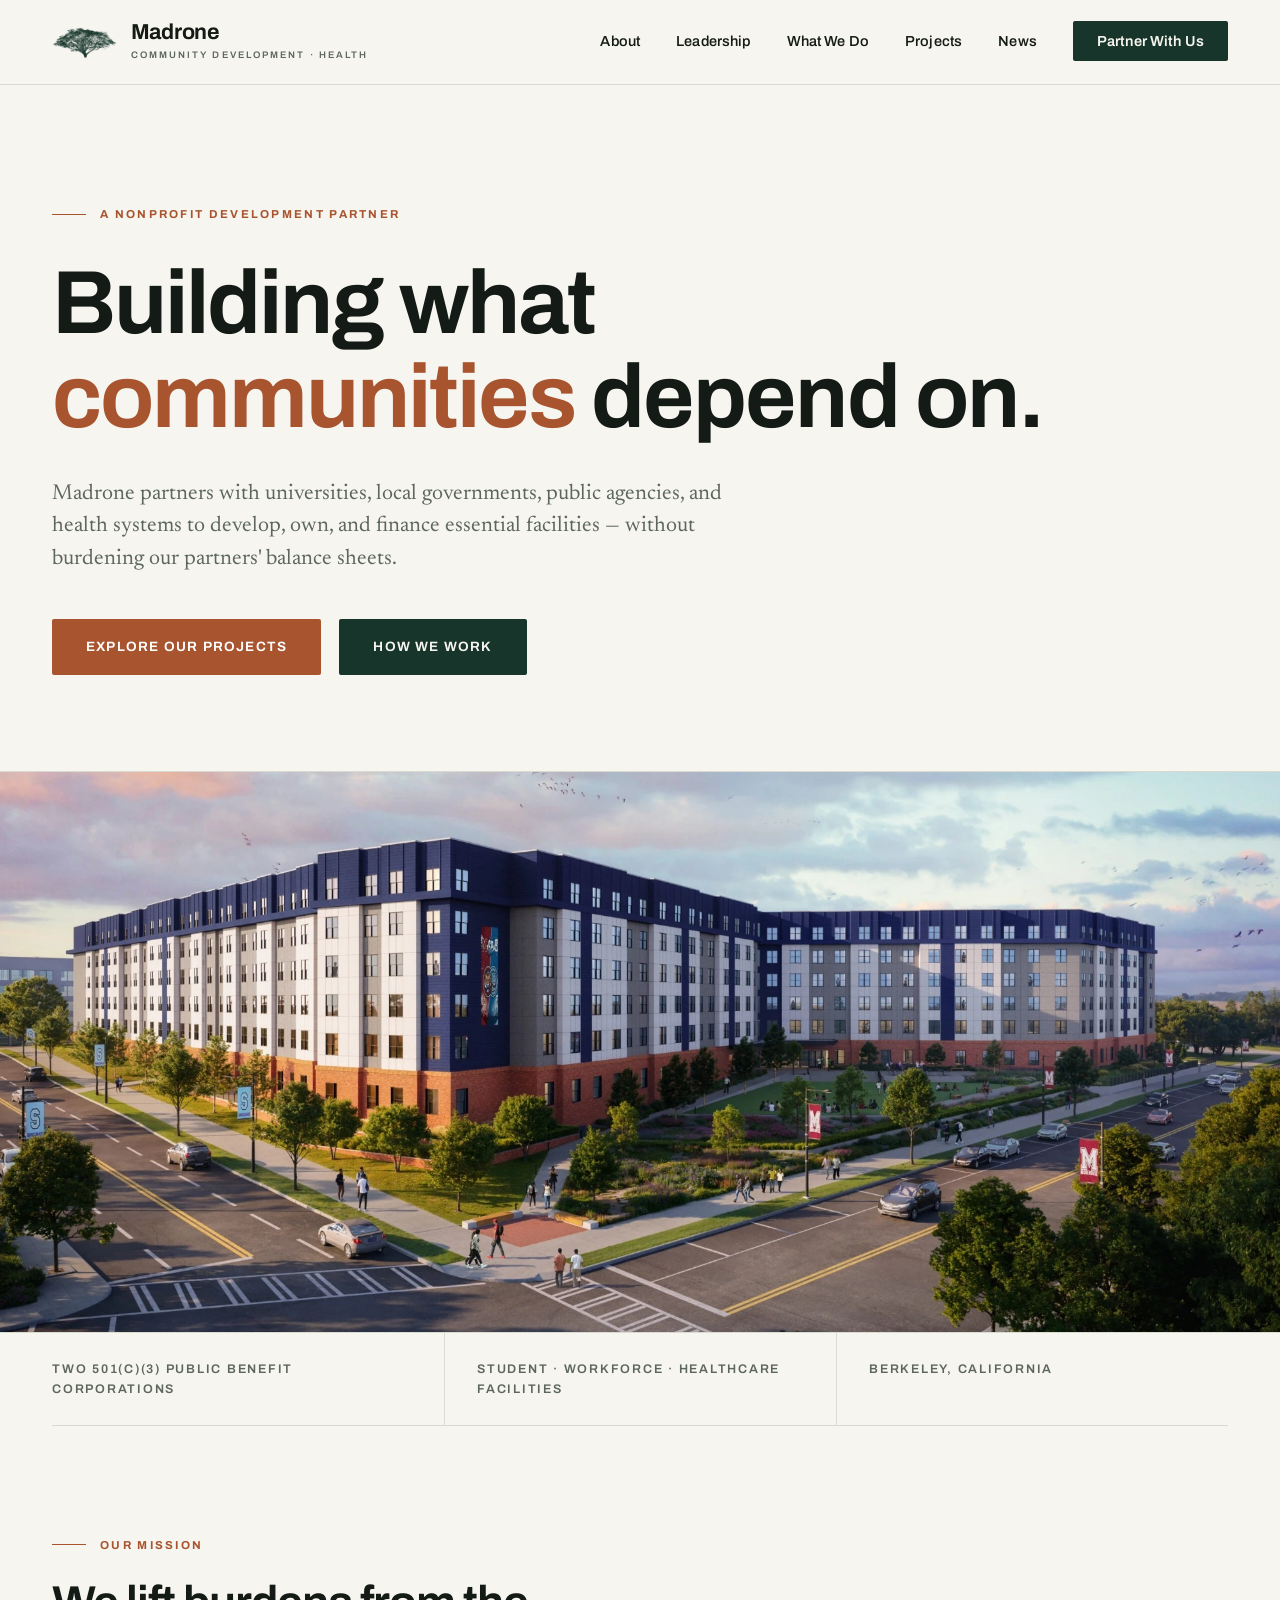
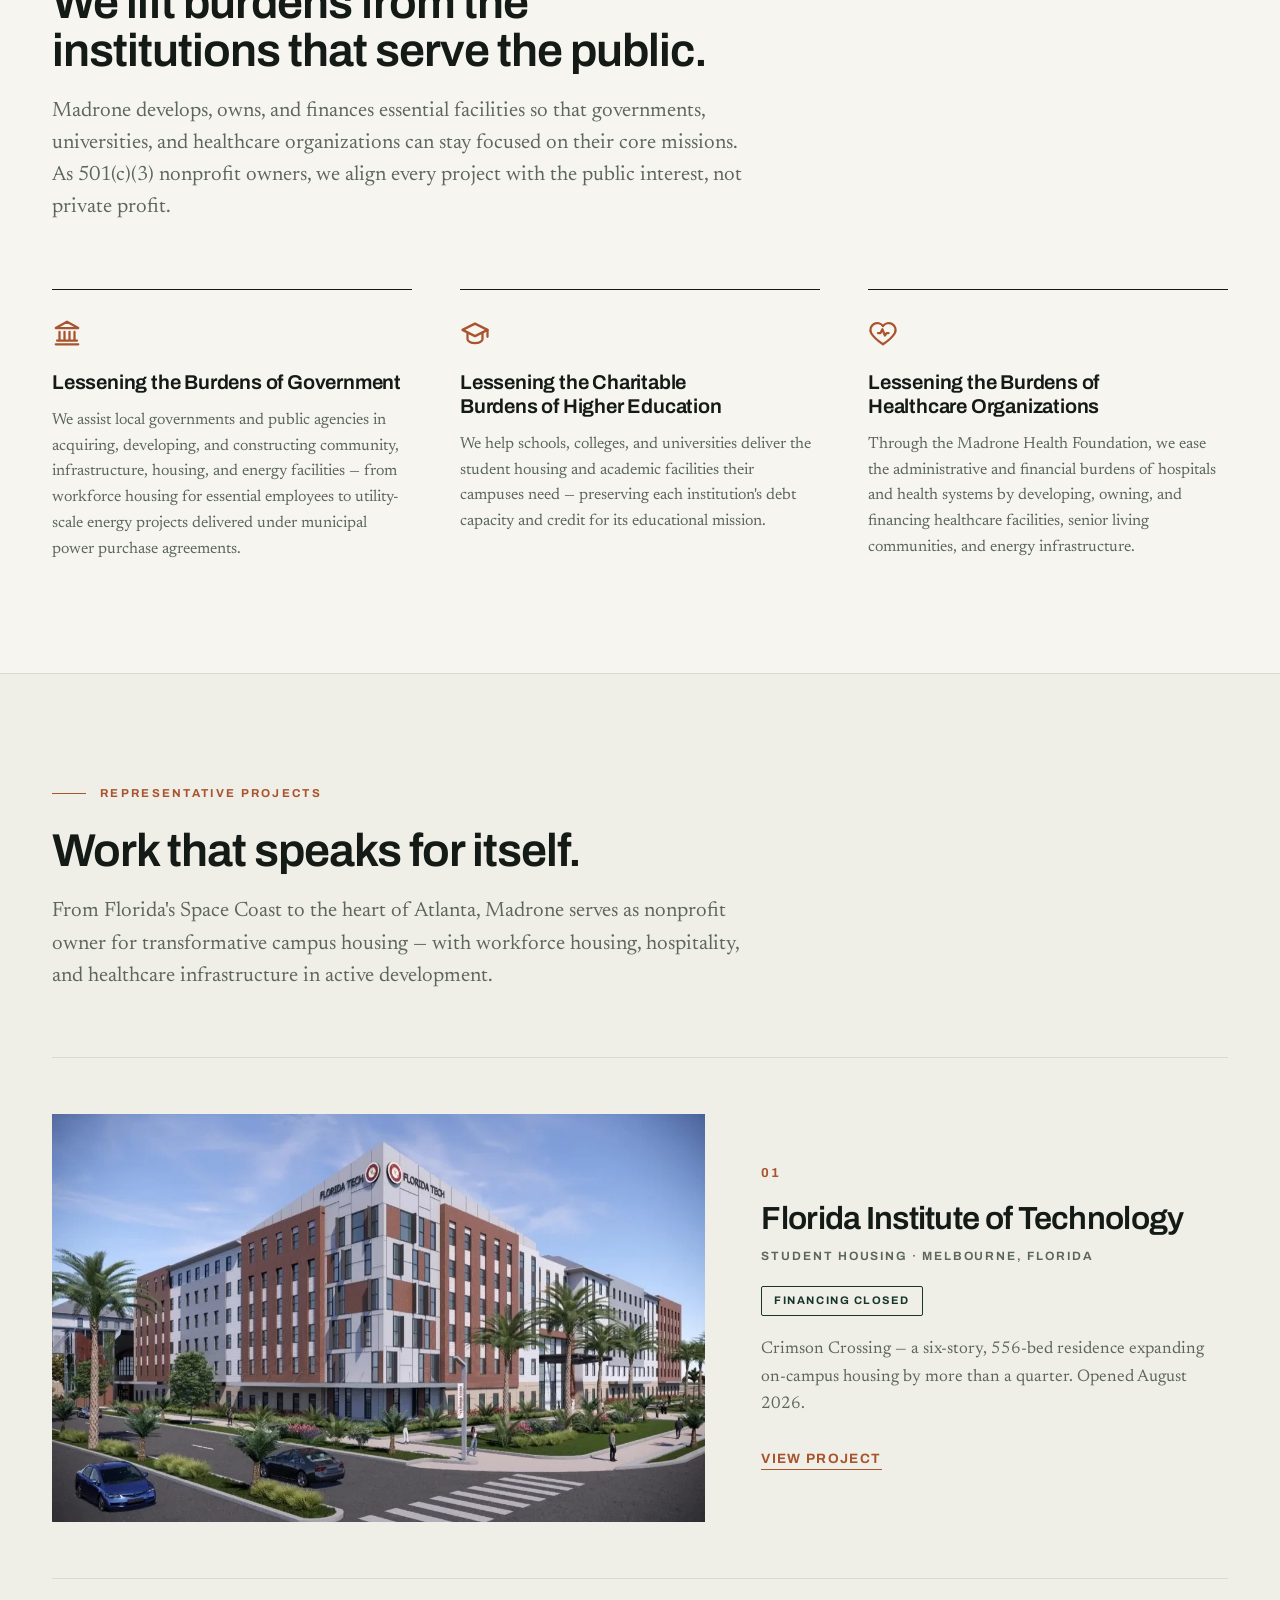
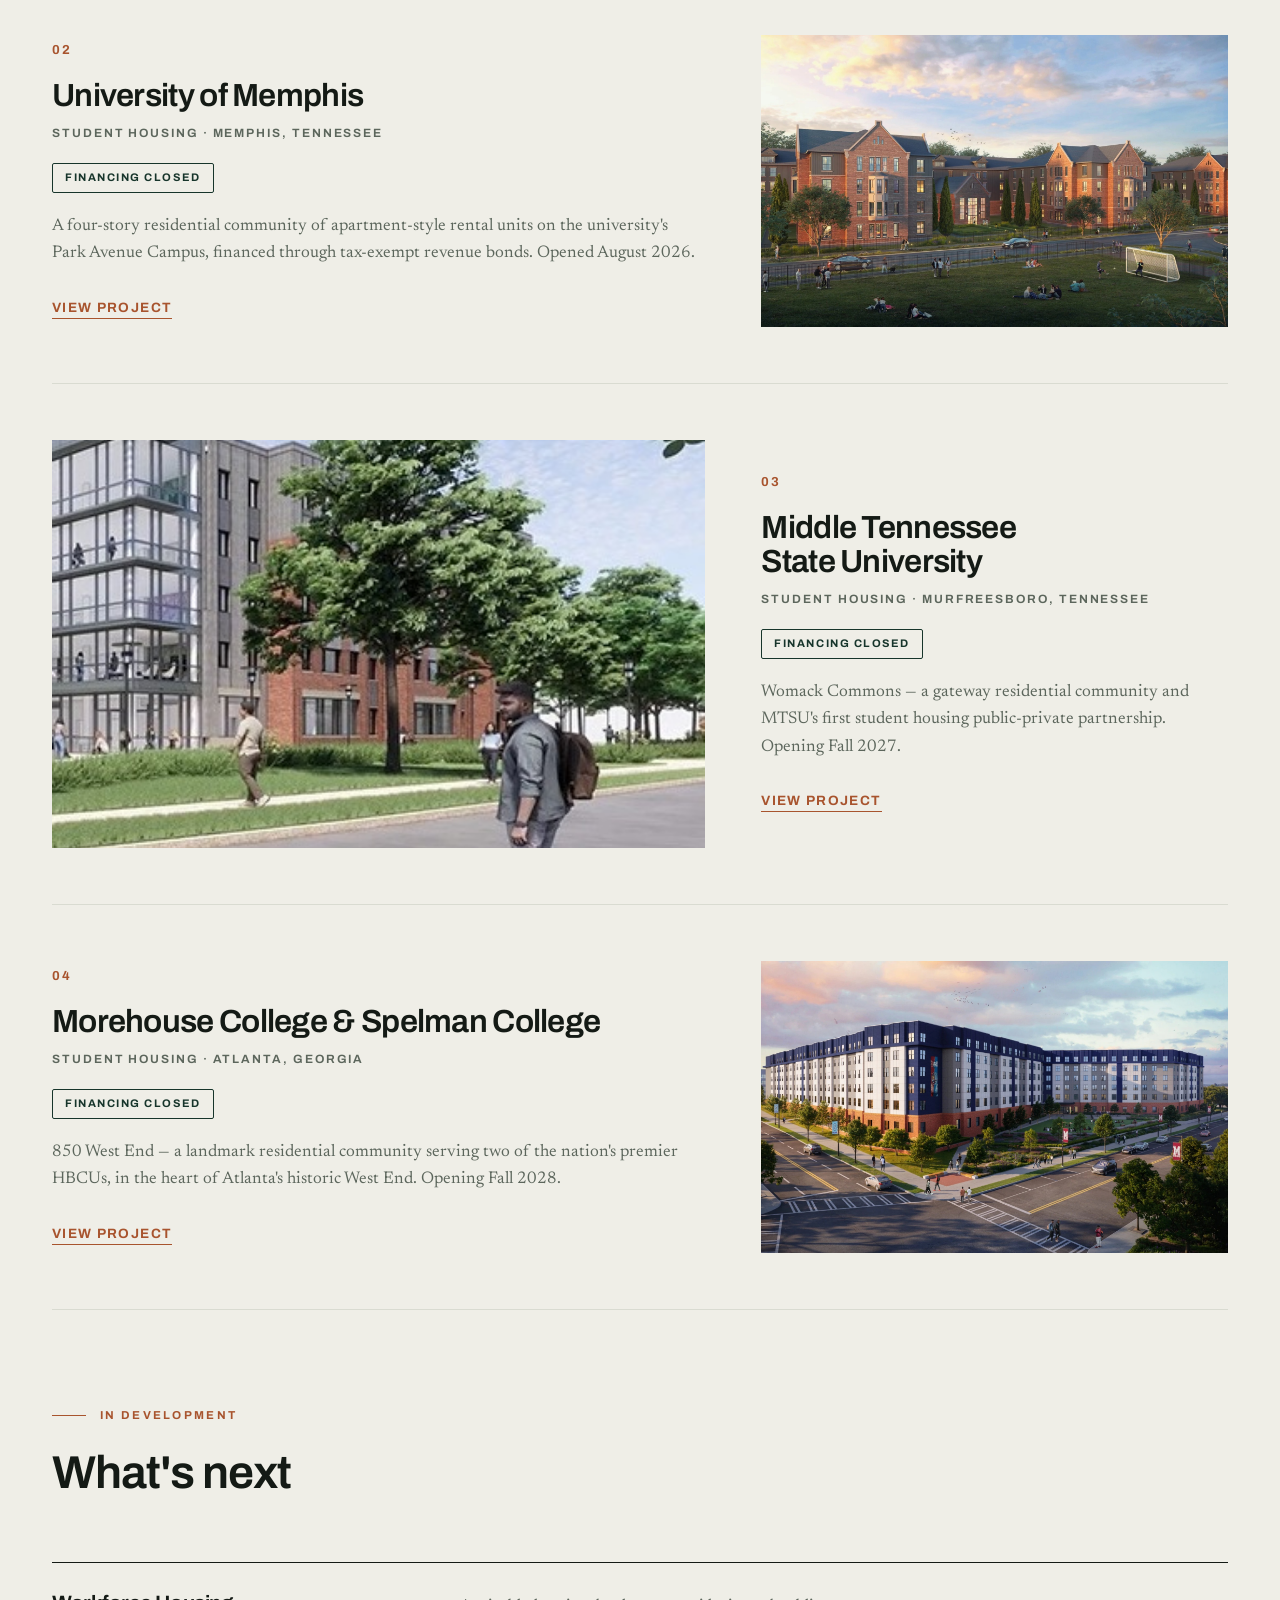
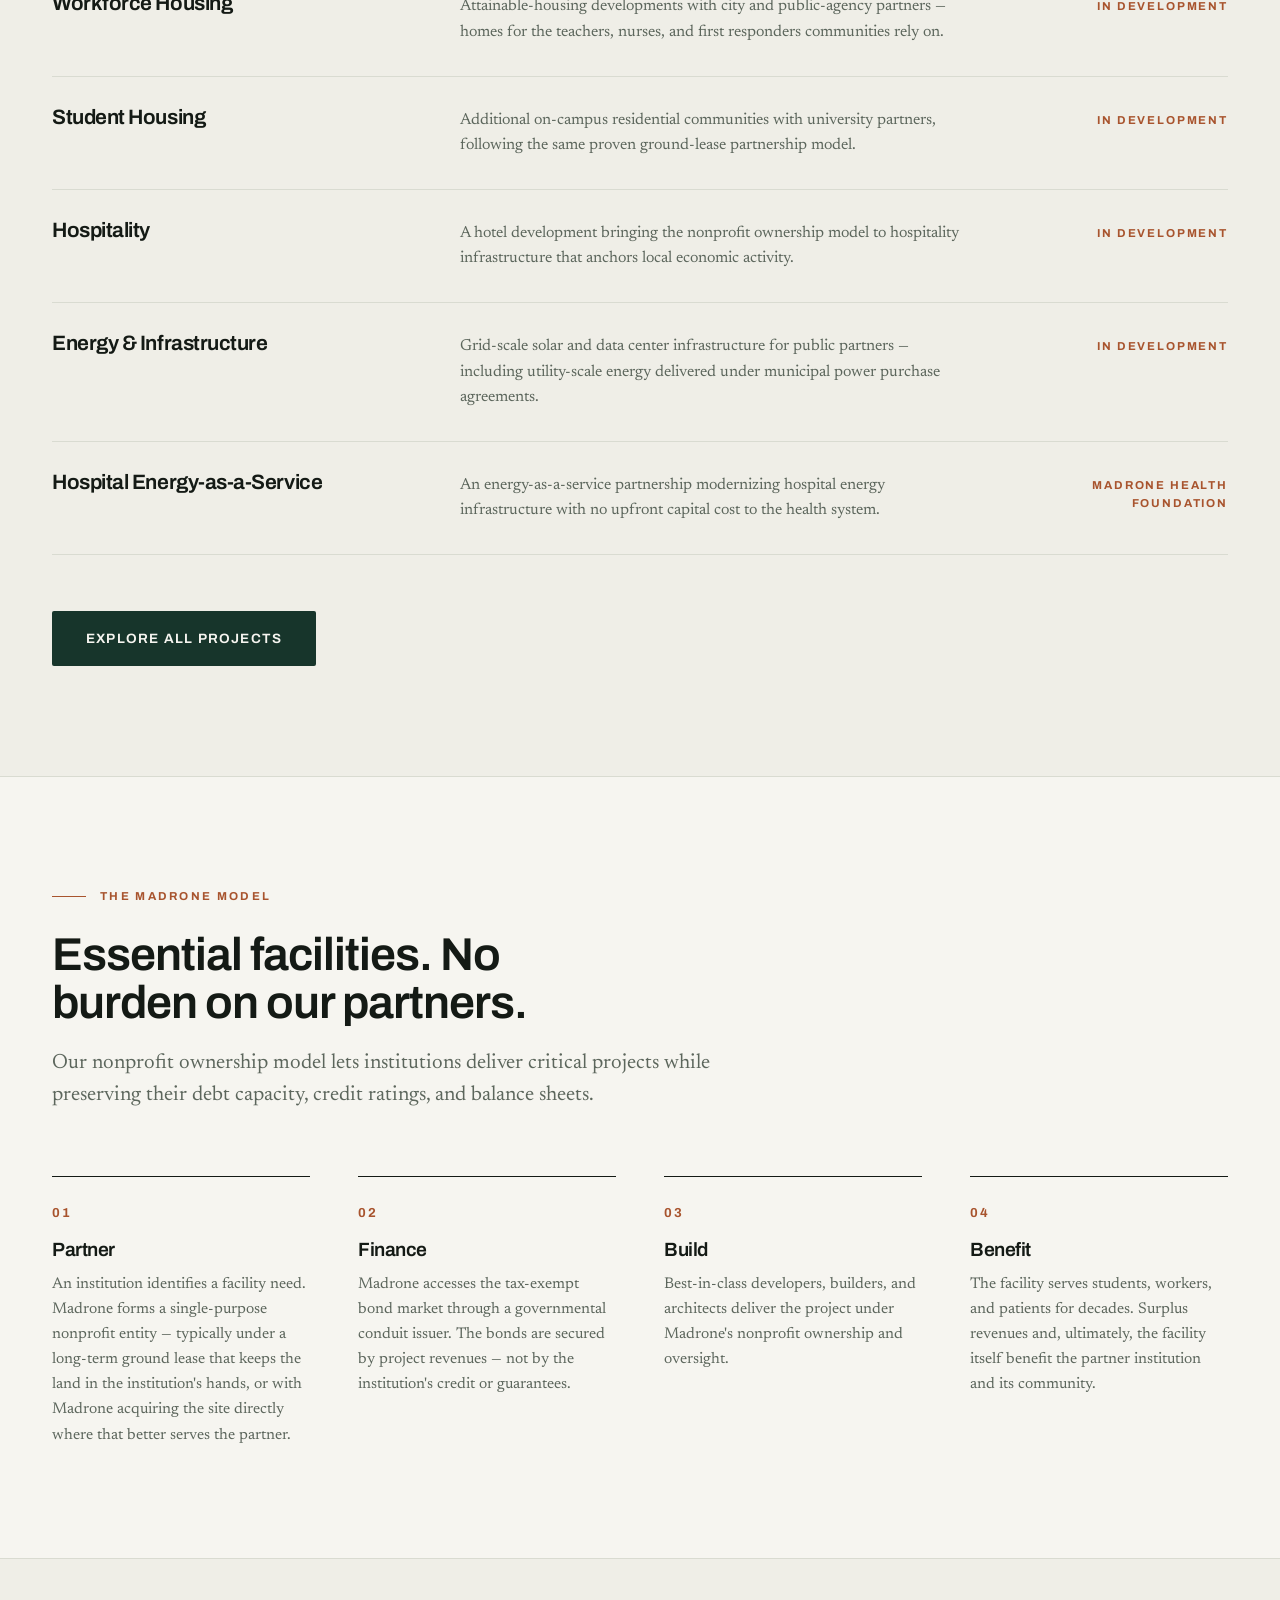
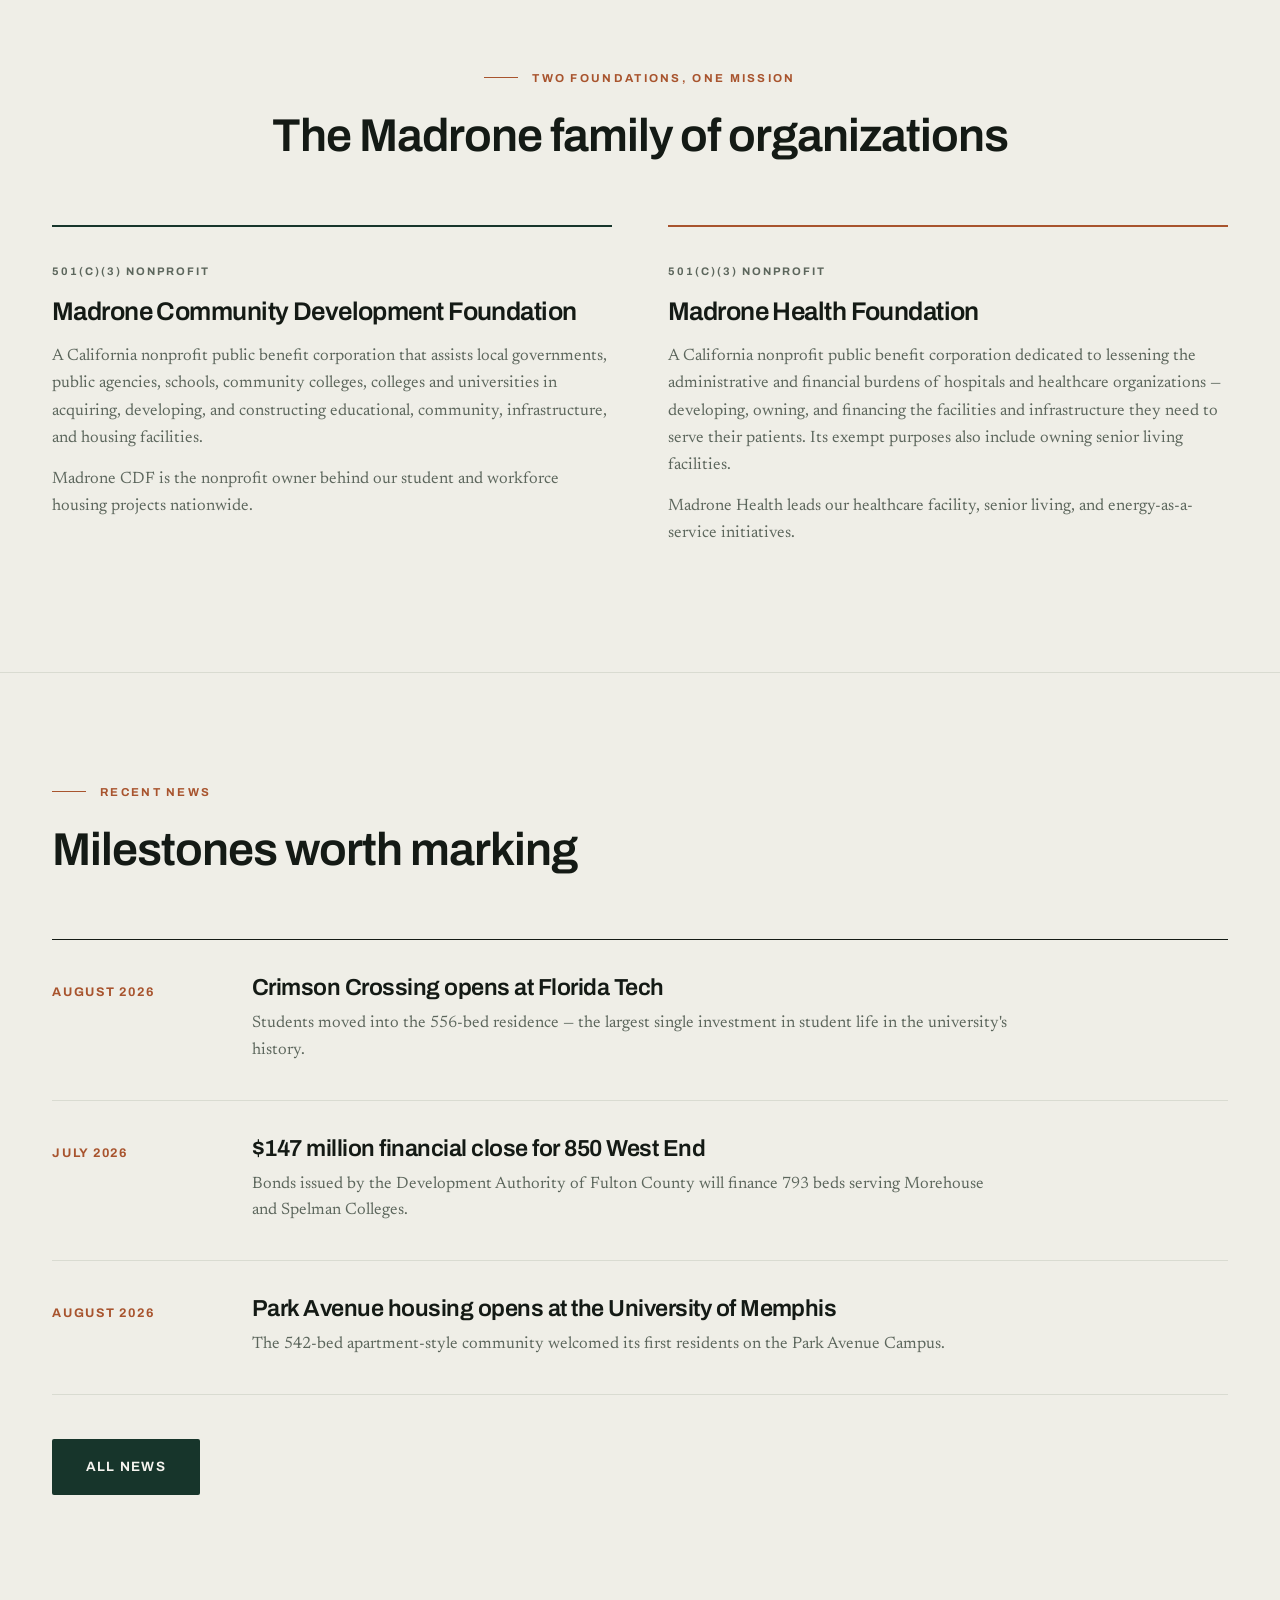
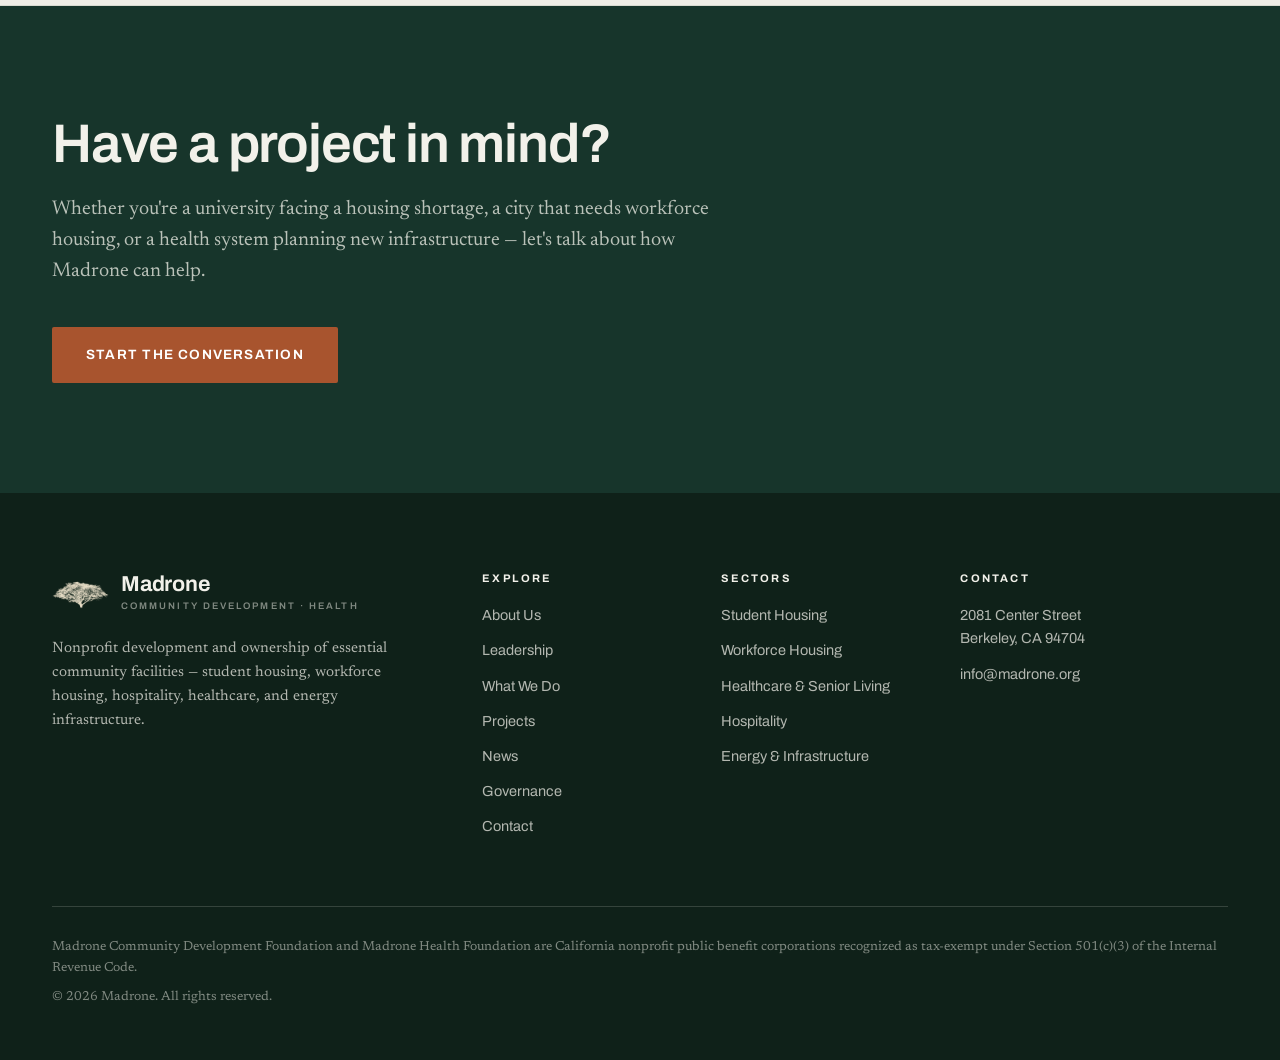
==== commit c05453ea: "Apply client notes: energy sector, Memphis opening, leadership additions, land caveat - Energy added" ====
--- a/index.html
+++ b/index.html
@@ -75,14 +75,14 @@
             <svg viewBox="0 0 24 24" fill="none" stroke-width="1.8" stroke-linecap="round" stroke-linejoin="round"><path d="M3 21h18M4 18h16M6 18v-7M10 18v-7M14 18v-7M18 18v-7M3 8l9-5 9 5z"/></svg>
           </div>
           <h3>Lessening the Burdens of Government</h3>
-          <p>We assist local governments and public agencies in acquiring, developing, and constructing community, infrastructure, and housing facilities — including workforce housing for essential employees and support for parks, forests, and urban greening goals.</p>
+          <p>We assist local governments and public agencies in acquiring, developing, and constructing community, infrastructure, housing, and energy facilities — from workforce housing for essential employees to utility-scale energy projects delivered under municipal power purchase agreements.</p>
         </div>
         <div class="sector-card">
           <div class="icon">
             <svg viewBox="0 0 24 24" fill="none" stroke-width="1.8" stroke-linecap="round" stroke-linejoin="round"><path d="M22 9.5L12 4.5 2 9.5l10 5 10-5z"/><path d="M6 11.8V17c0 1.7 2.7 3 6 3s6-1.3 6-3v-5.2M22 9.5V15"/></svg>
           </div>
           <h3>Lessening the Charitable Burdens of Higher Education</h3>
-          <p>We help schools, community colleges, colleges, and universities deliver the student housing and academic facilities their campuses need — preserving each institution's debt capacity and credit for its educational mission.</p>
+          <p>We help schools, colleges, and universities deliver the student housing and academic facilities their campuses need — preserving each institution's debt capacity and credit for its educational mission.</p>
         </div>
         <div class="sector-card">
           <div class="icon">
@@ -127,7 +127,7 @@
             <h3>University of Memphis</h3>
             <div class="row-loc">Student Housing &middot; Memphis, Tennessee</div>
             <span class="row-status">Financing Closed</span>
-            <p>A four-story residential community of apartment-style rental units on the university's Park Avenue Campus, financed through tax-exempt revenue bonds.</p>
+            <p>A four-story residential community of apartment-style rental units on the university's Park Avenue Campus, financed through tax-exempt revenue bonds. Opened August 2026.</p>
             <span class="row-link">View project</span>
           </div>
         </a>
@@ -165,26 +165,31 @@
           <h2>What's next</h2>
         </div>
         <div class="dev-list">
-        <div class="dev-item">
+        <a class="dev-item" href="projects.html">
           <h3>Workforce Housing</h3>
           <p>Attainable-housing developments with city and public-agency partners &mdash; homes for the teachers, nurses, and first responders communities rely on.</p>
           <div class="dev-status">In Development</div>
-        </div>
-        <div class="dev-item">
+        </a>
+        <a class="dev-item" href="projects.html">
           <h3>Student Housing</h3>
           <p>Additional on-campus residential communities with university partners, following the same proven ground-lease partnership model.</p>
           <div class="dev-status">In Development</div>
-        </div>
-        <div class="dev-item">
+        </a>
+        <a class="dev-item" href="projects.html">
           <h3>Hospitality</h3>
           <p>A hotel development bringing the nonprofit ownership model to hospitality infrastructure that anchors local economic activity.</p>
           <div class="dev-status">In Development</div>
-        </div>
-        <div class="dev-item">
+        </a>
+        <a class="dev-item" href="projects.html">
+          <h3>Energy &amp; Infrastructure</h3>
+          <p>Grid-scale solar and data center infrastructure for public partners &mdash; including utility-scale energy delivered under municipal power purchase agreements.</p>
+          <div class="dev-status">In Development</div>
+        </a>
+        <a class="dev-item" href="projects.html">
           <h3>Hospital Energy-as-a-Service</h3>
           <p>An energy-as-a-service partnership modernizing hospital energy infrastructure with no upfront capital cost to the health system.</p>
           <div class="dev-status">Madrone Health Foundation</div>
-        </div>
+        </a>
       </div>
       </div>
       <p style="margin-top: 56px;"><a class="btn btn-dark" href="projects.html">Explore All Projects</a></p>
@@ -203,7 +208,7 @@
         <div class="step">
           <div class="num">01</div>
           <h3>Partner</h3>
-          <p>An institution identifies a facility need. Madrone forms a single-purpose nonprofit entity and enters a long-term ground lease — the institution keeps ownership of its land.</p>
+          <p>An institution identifies a facility need. Madrone forms a single-purpose nonprofit entity — typically under a long-term ground lease that keeps the land in the institution's hands, or with Madrone acquiring the site directly where that better serves the partner.</p>
         </div>
         <div class="step">
           <div class="num">02</div>
@@ -271,10 +276,10 @@
           </div>
         </div>
         <div class="news-item">
-          <div class="news-date">January 2026</div>
+          <div class="news-date">August 2026</div>
           <div>
-            <h3>Financing complete for Womack Commons at MTSU</h3>
-            <p>$56.5 million in bonds closed for MTSU's first student housing public-private partnership.</p>
+            <h3>Park Avenue housing opens at the University of Memphis</h3>
+            <p>The 542-bed apartment-style community welcomed its first residents on the Park Avenue Campus.</p>
           </div>
         </div>
       </div>
@@ -304,7 +309,7 @@
             <span class="brand-sub">Community Development &middot; Health</span>
           </span>
         </div>
-        <p>Nonprofit development and ownership of essential community facilities — student housing, workforce housing, and healthcare infrastructure.</p>
+        <p>Nonprofit development and ownership of essential community facilities — student housing, workforce housing, hospitality, healthcare, and energy infrastructure.</p>
       </div>
       <div>
         <h4>Explore</h4>
@@ -325,6 +330,7 @@
           <li><a href="what-we-do.html">Workforce Housing</a></li>
           <li><a href="what-we-do.html">Healthcare &amp; Senior Living</a></li>
           <li><a href="what-we-do.html">Hospitality</a></li>
+          <li><a href="what-we-do.html">Energy &amp; Infrastructure</a></li>
         </ul>
       </div>
       <div>
--- a/css/style.css
+++ b/css/style.css
@@ -386,6 +386,9 @@
 
 .dev-list { border-top: 1px solid var(--ink); }
 
+a.dev-item { color: inherit; }
+a.dev-item:hover h3 { color: var(--copper); }
+
 .dev-item {
   display: grid;
   grid-template-columns: 2.2fr 3fr 1.3fr;
@@ -652,9 +655,8 @@
 
 .leader-grid {
   display: grid;
-  grid-template-columns: repeat(auto-fit, minmax(340px, 1fr));
-  gap: 64px;
-  max-width: 1000px;
+  grid-template-columns: repeat(auto-fit, minmax(300px, 1fr));
+  gap: 48px;
 }
 
 .leader-card { border-top: 1px solid var(--ink); padding-top: 30px; }
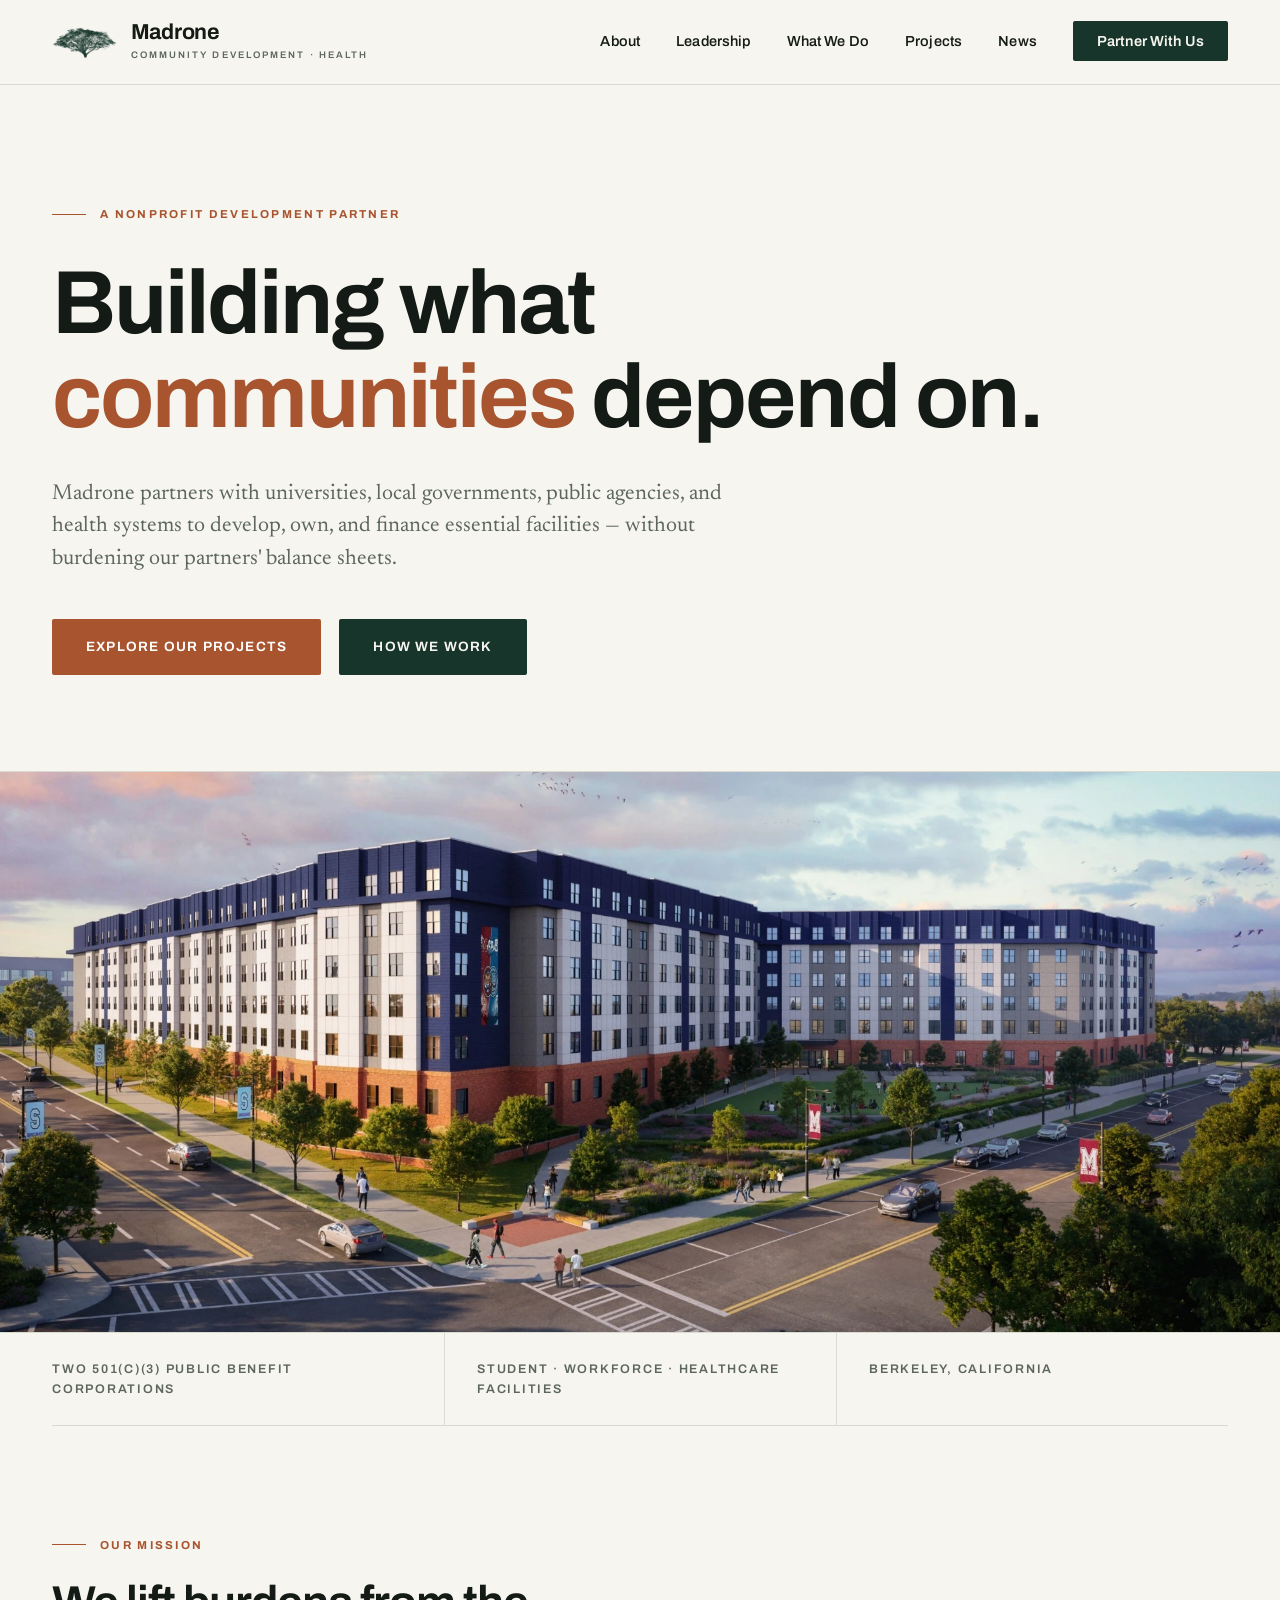
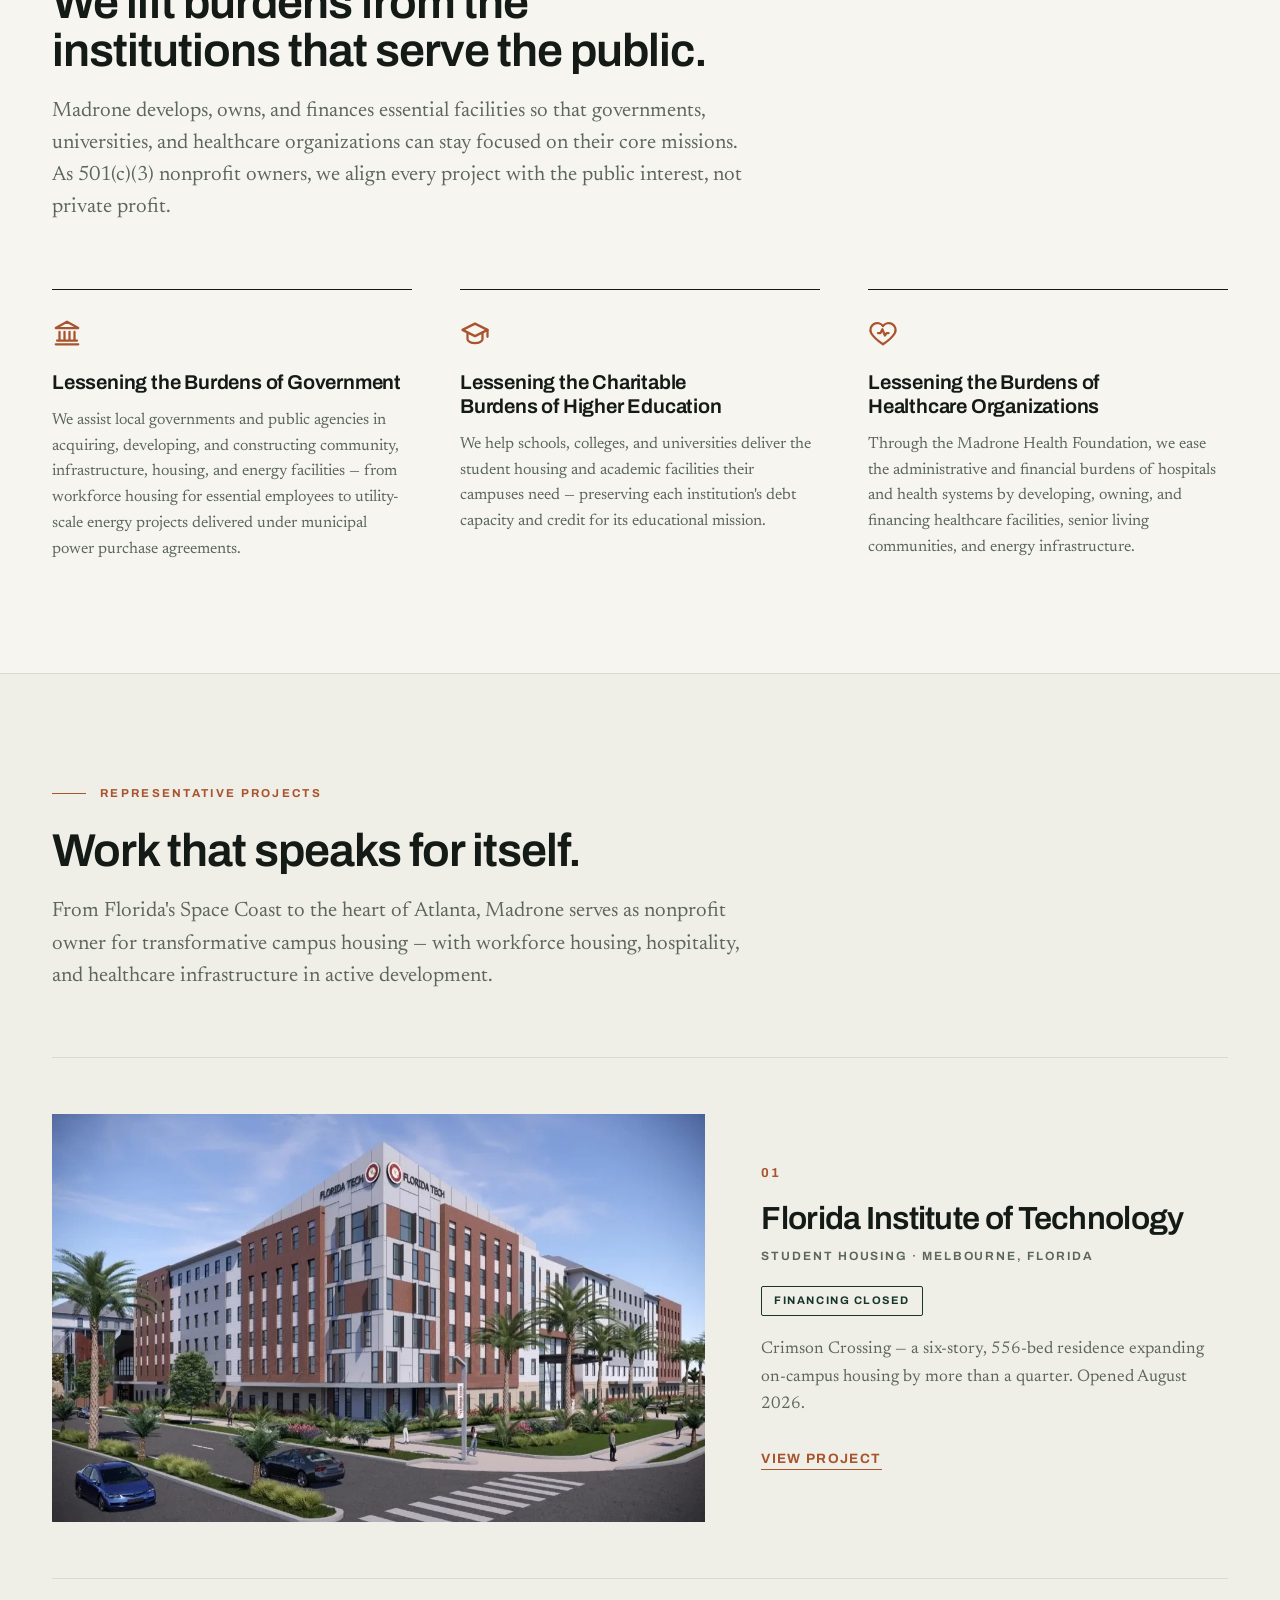
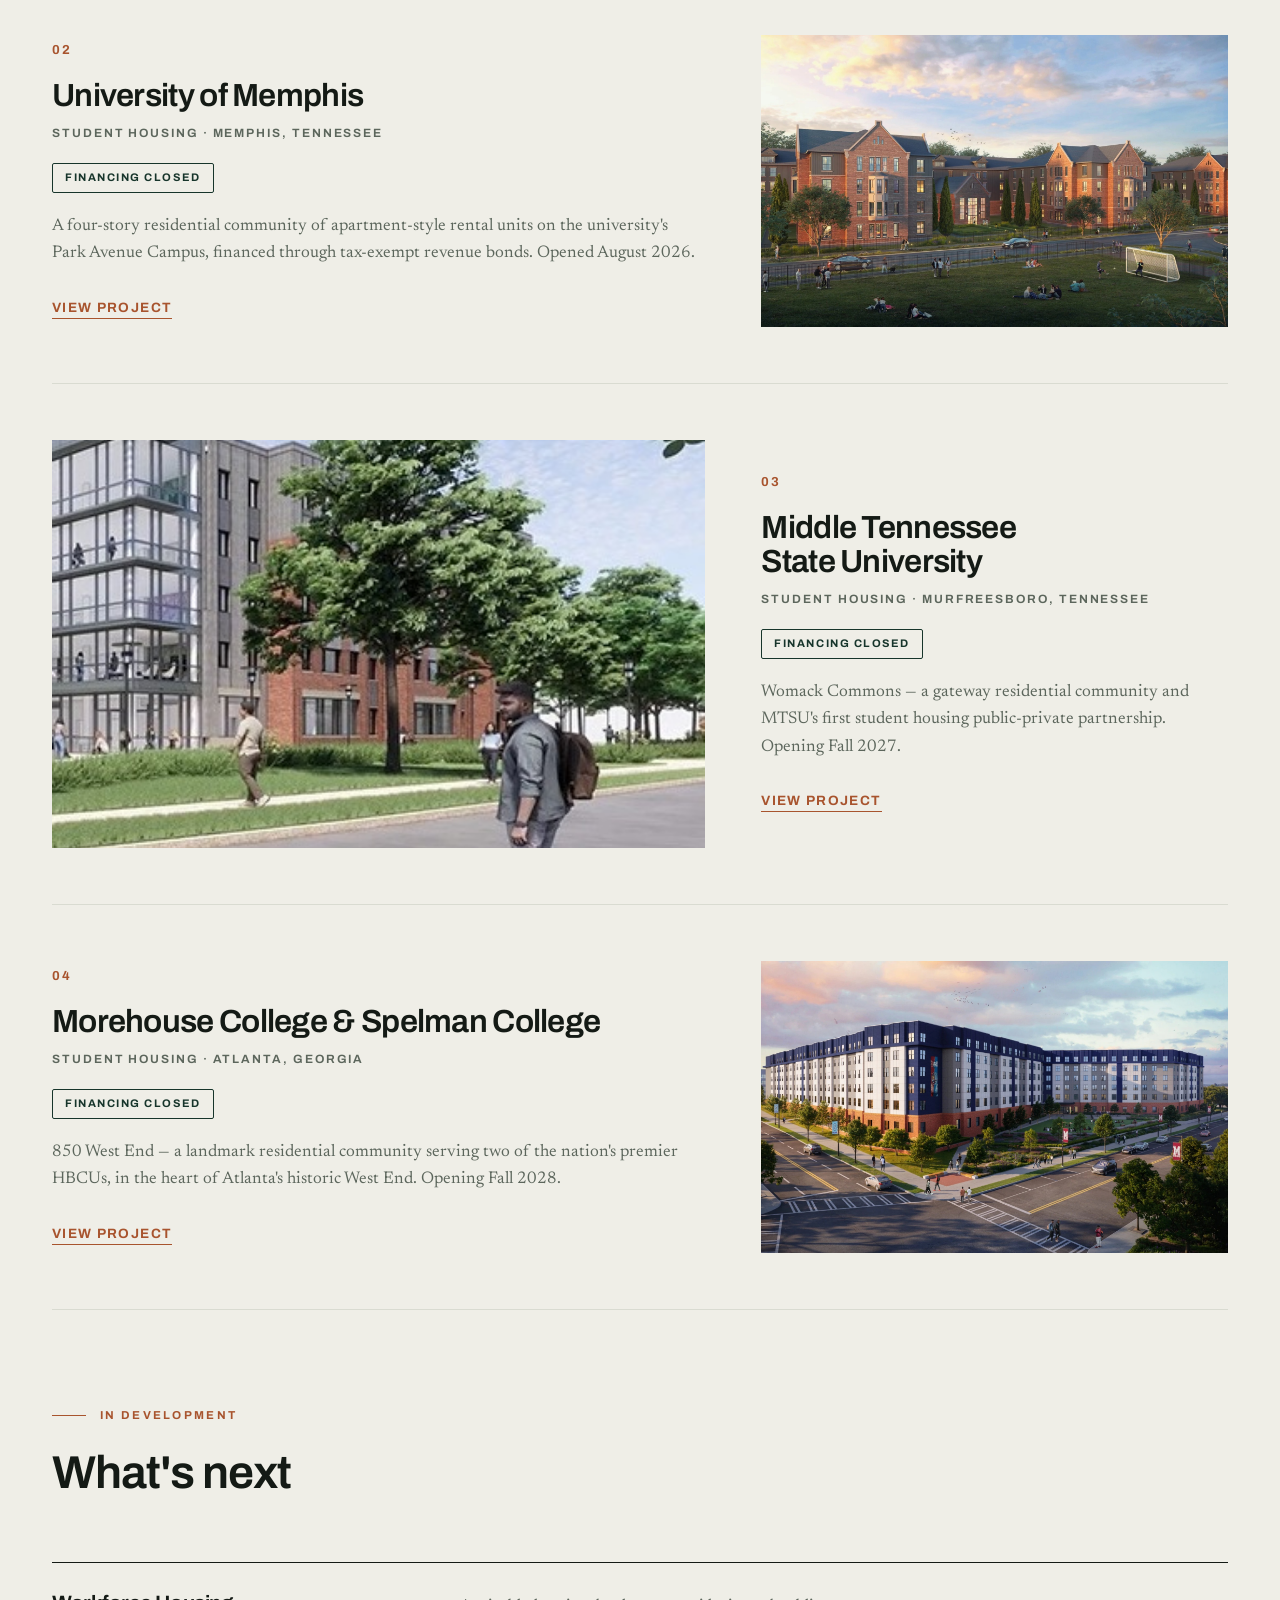
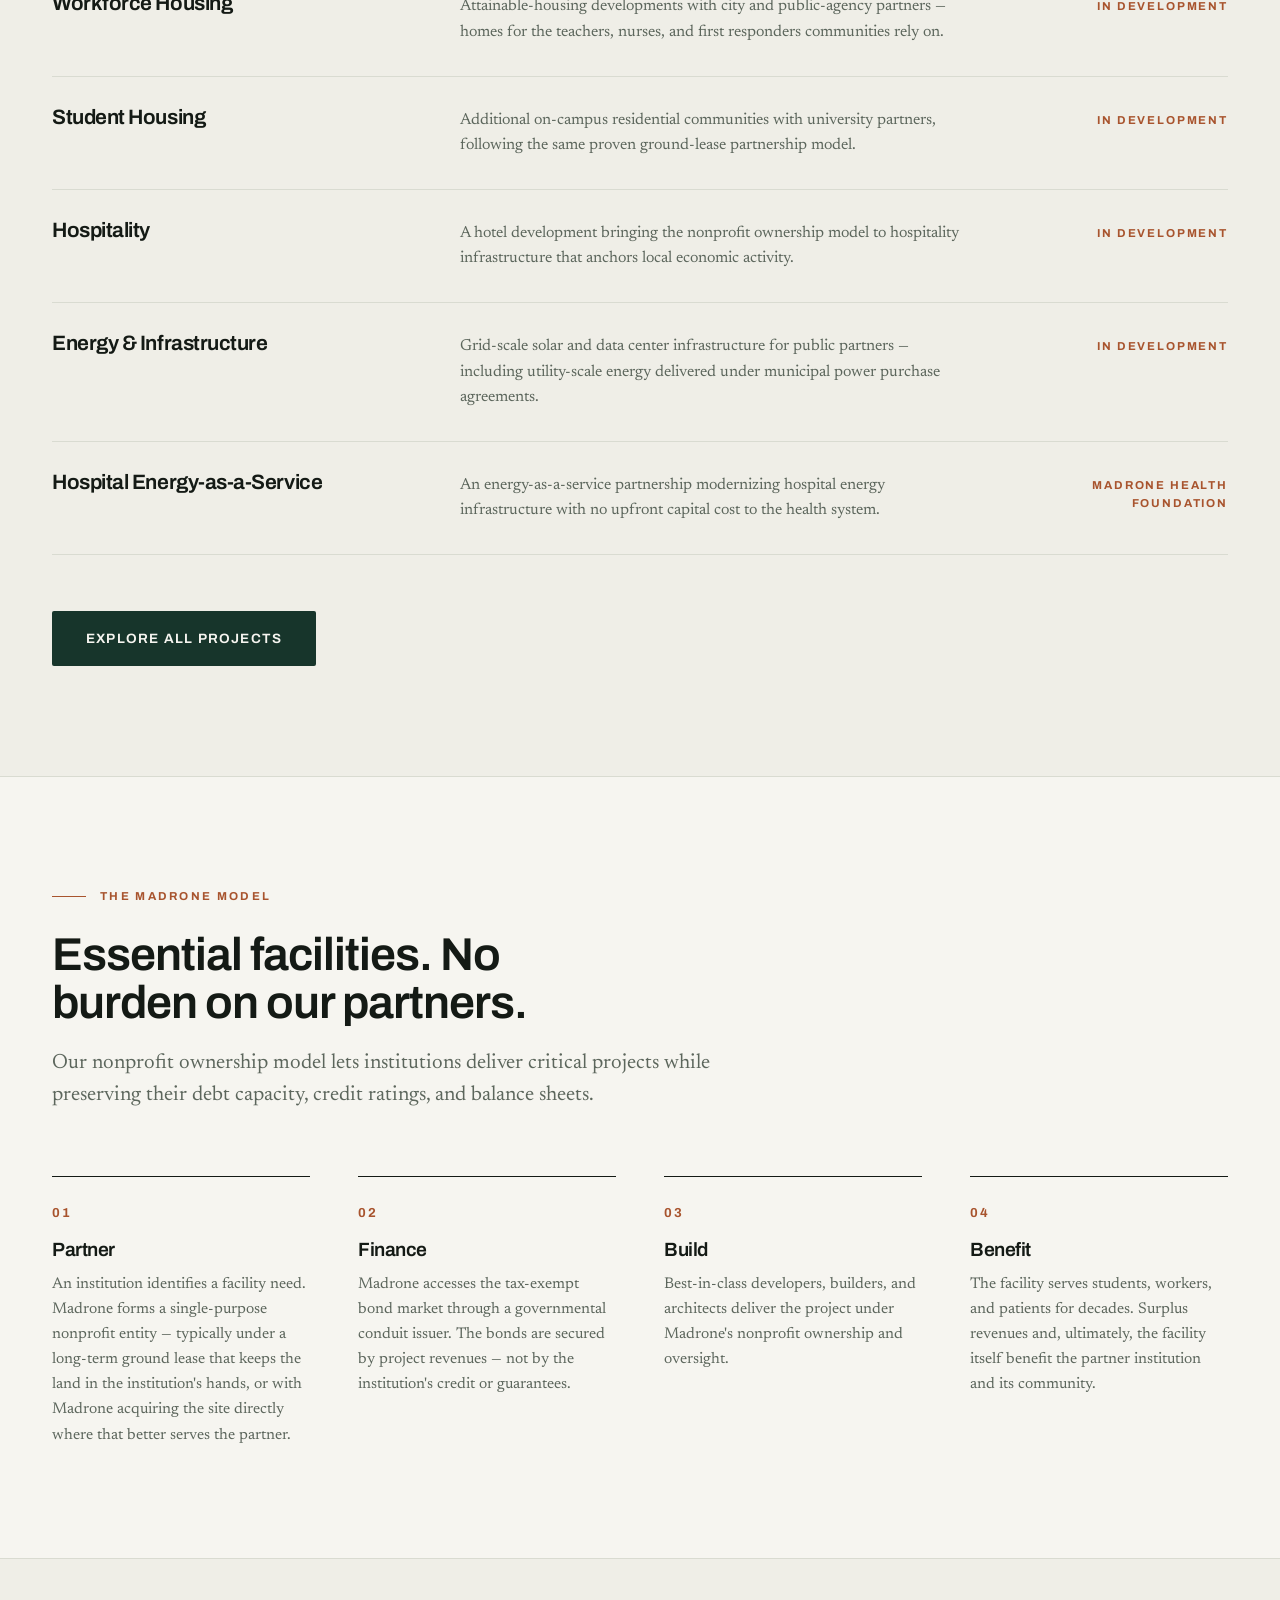
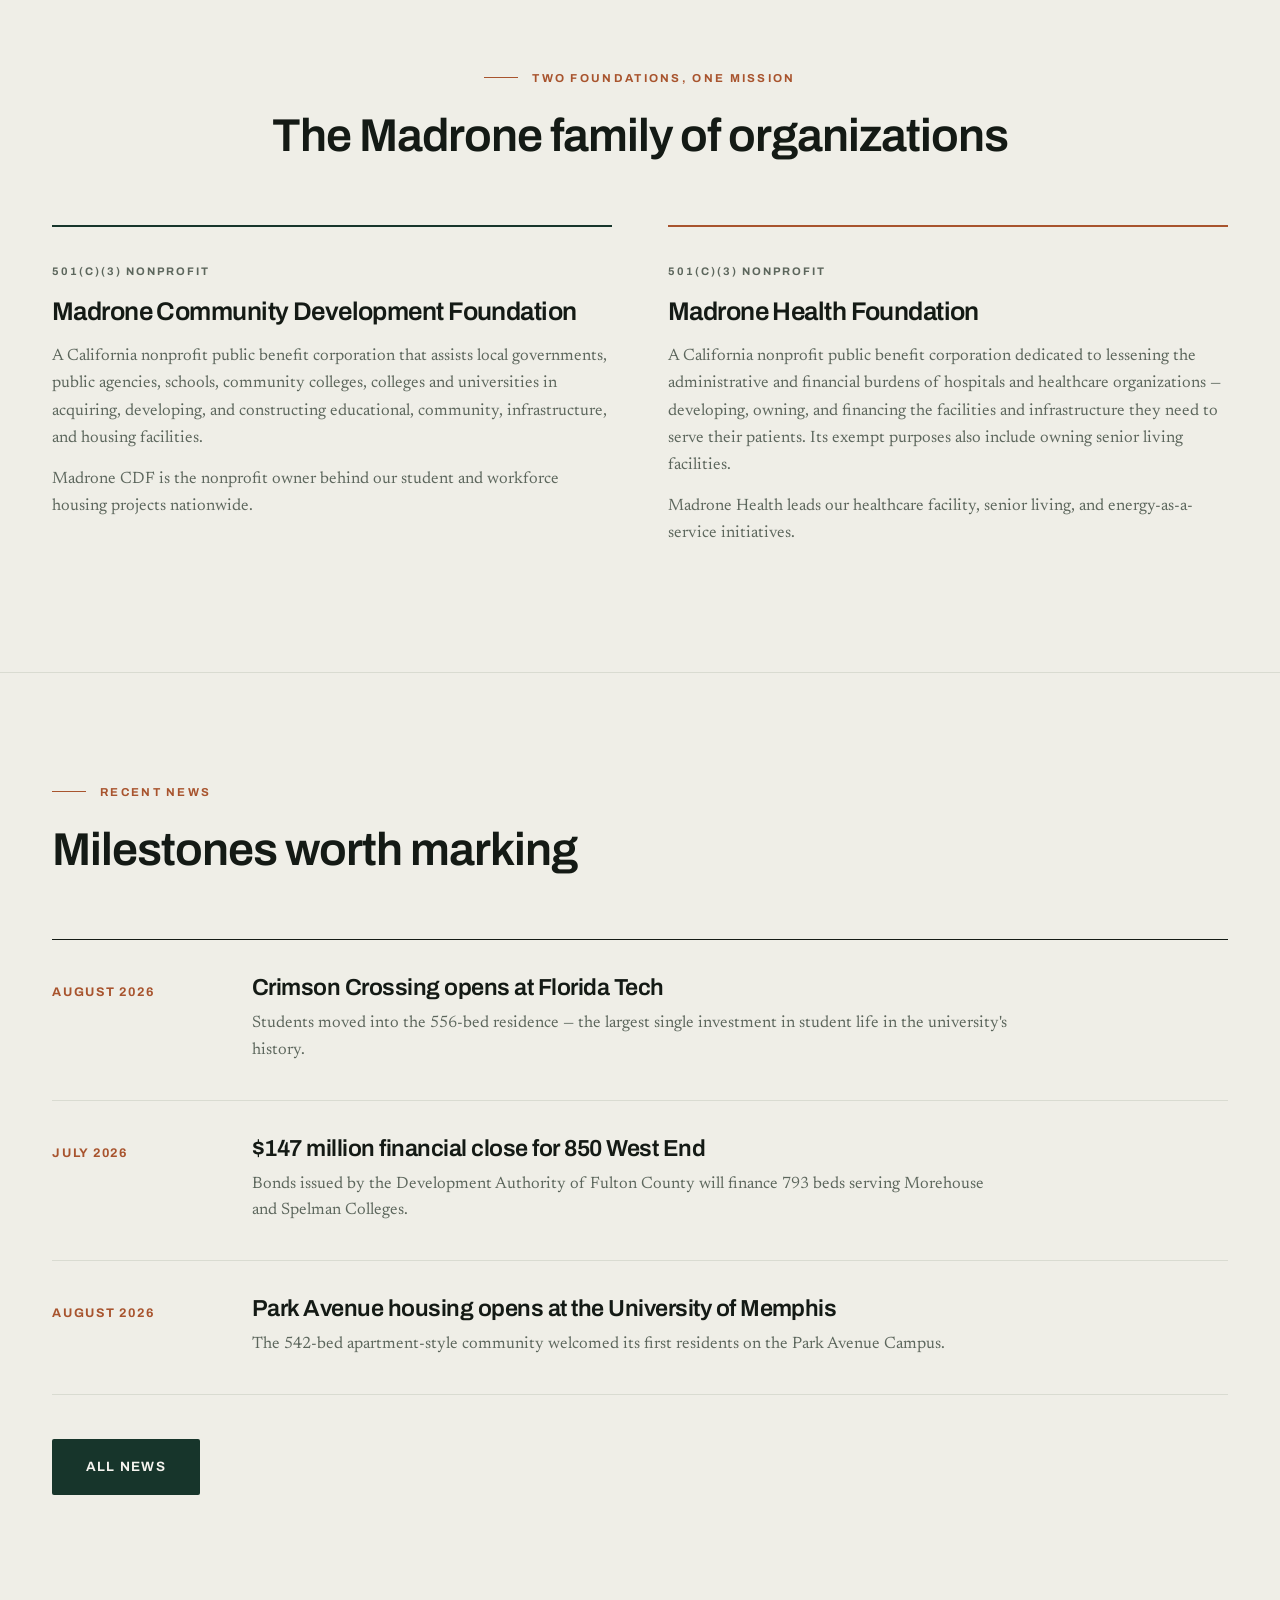
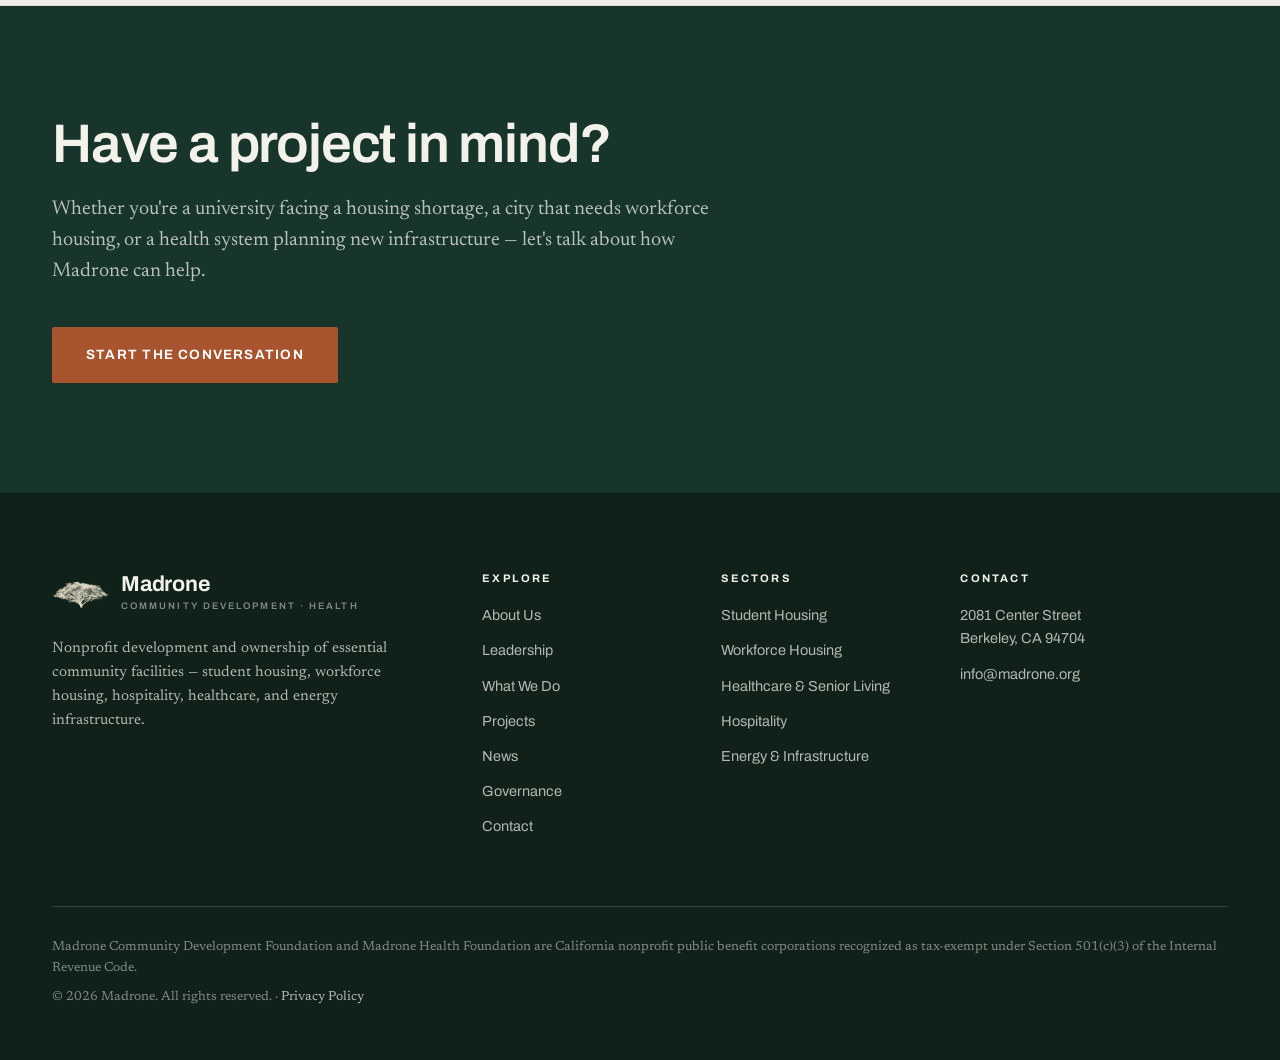
==== commit 0c3feb94: "Add privacy policy page with footer link on every page privacy.html states the site's actual practic" ====
--- a/index.html
+++ b/index.html
@@ -343,7 +343,7 @@
     </div>
     <div class="footer-legal">
       <p>Madrone Community Development Foundation and Madrone Health Foundation are California nonprofit public benefit corporations recognized as tax-exempt under Section 501(c)(3) of the Internal Revenue Code.</p>
-      <p>&copy; 2026 Madrone. All rights reserved.</p>
+      <p>&copy; 2026 Madrone. All rights reserved. &middot; <a href="privacy.html">Privacy Policy</a></p>
     </div>
   </div>
 </footer>
--- a/css/style.css
+++ b/css/style.css
@@ -270,6 +270,20 @@
   gap: 48px;
 }
 
+.card-grid.cols-5 { grid-template-columns: repeat(5, 1fr); gap: 30px; }
+.card-grid.cols-5 .sector-card h3 { font-size: 1.1rem; }
+.card-grid.cols-5 .sector-card p { font-size: 14.5px; }
+
+@media (max-width: 1120px) {
+  .card-grid.cols-5 { grid-template-columns: repeat(3, 1fr); }
+}
+@media (max-width: 860px) {
+  .card-grid.cols-5 { grid-template-columns: repeat(2, 1fr); }
+}
+@media (max-width: 600px) {
+  .card-grid.cols-5 { grid-template-columns: 1fr; }
+}
+
 .sector-card {
   border-top: 1px solid var(--ink);
   padding-top: 28px;
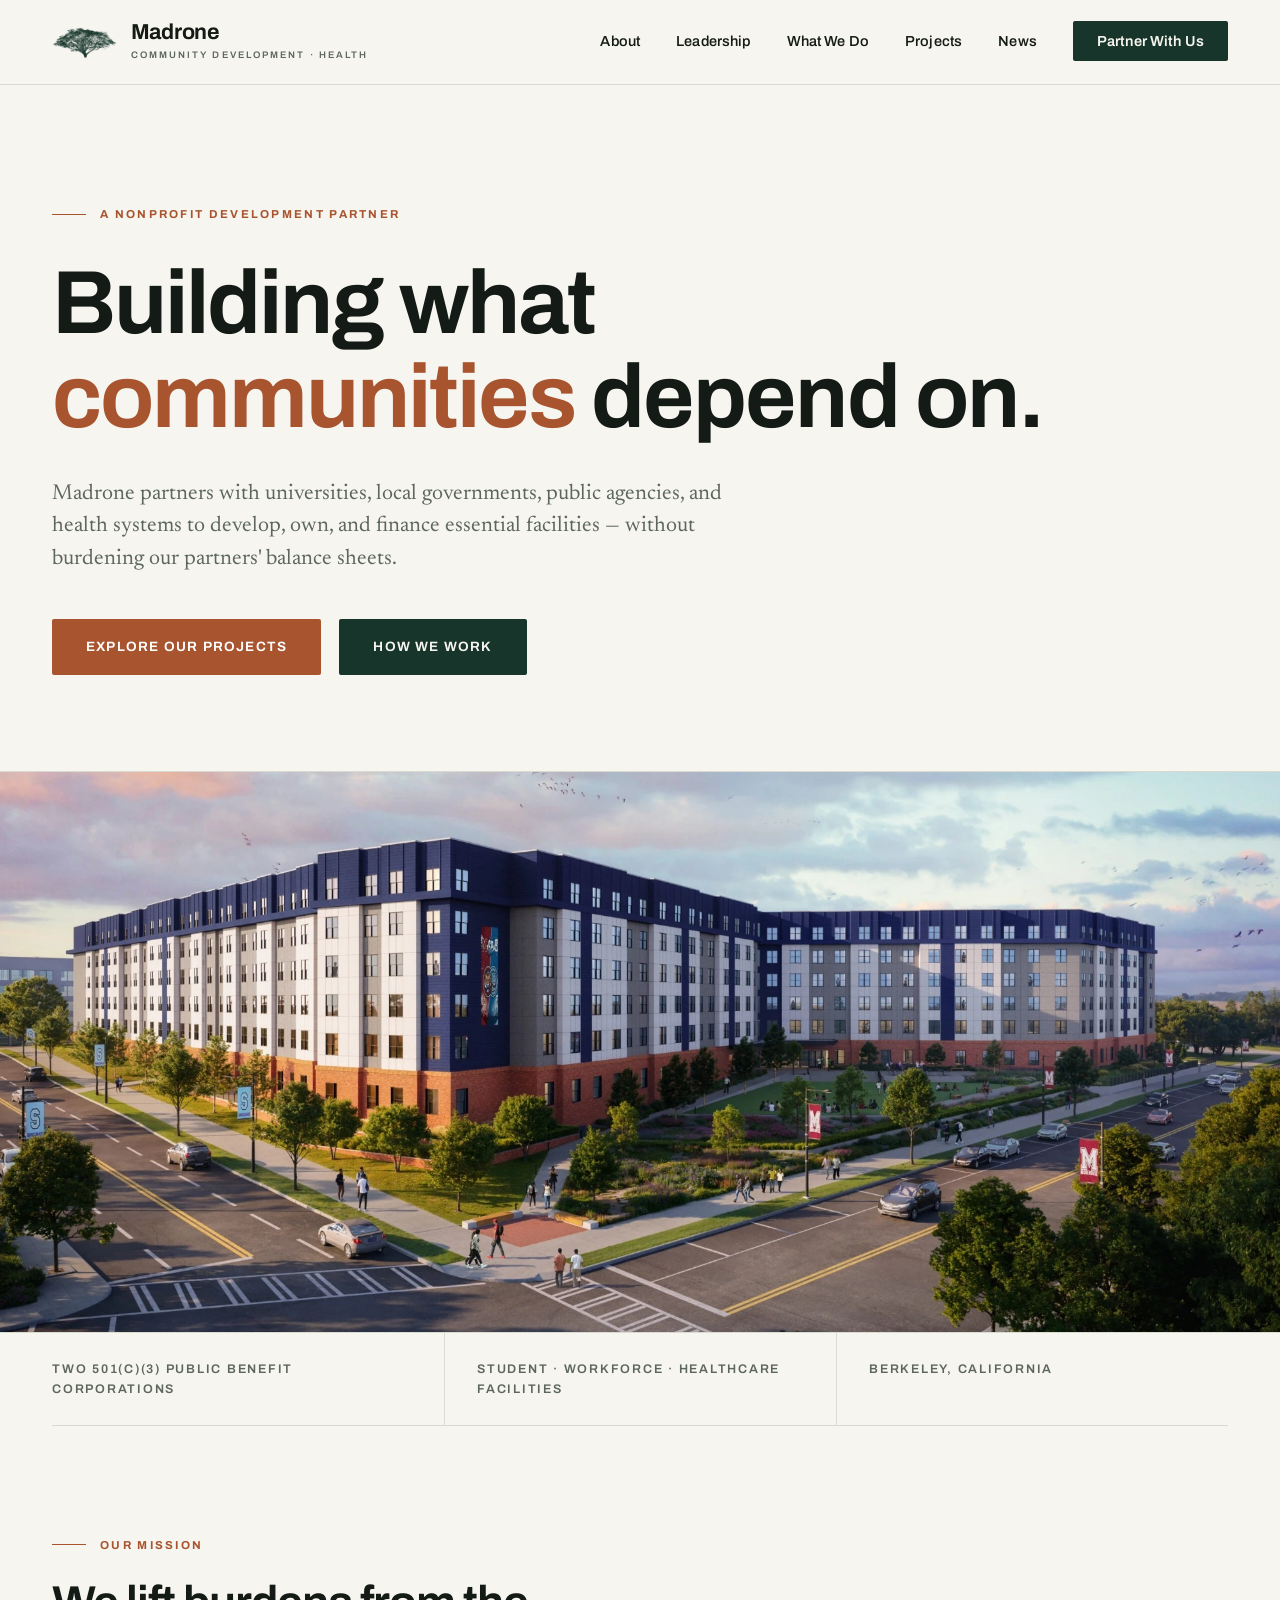
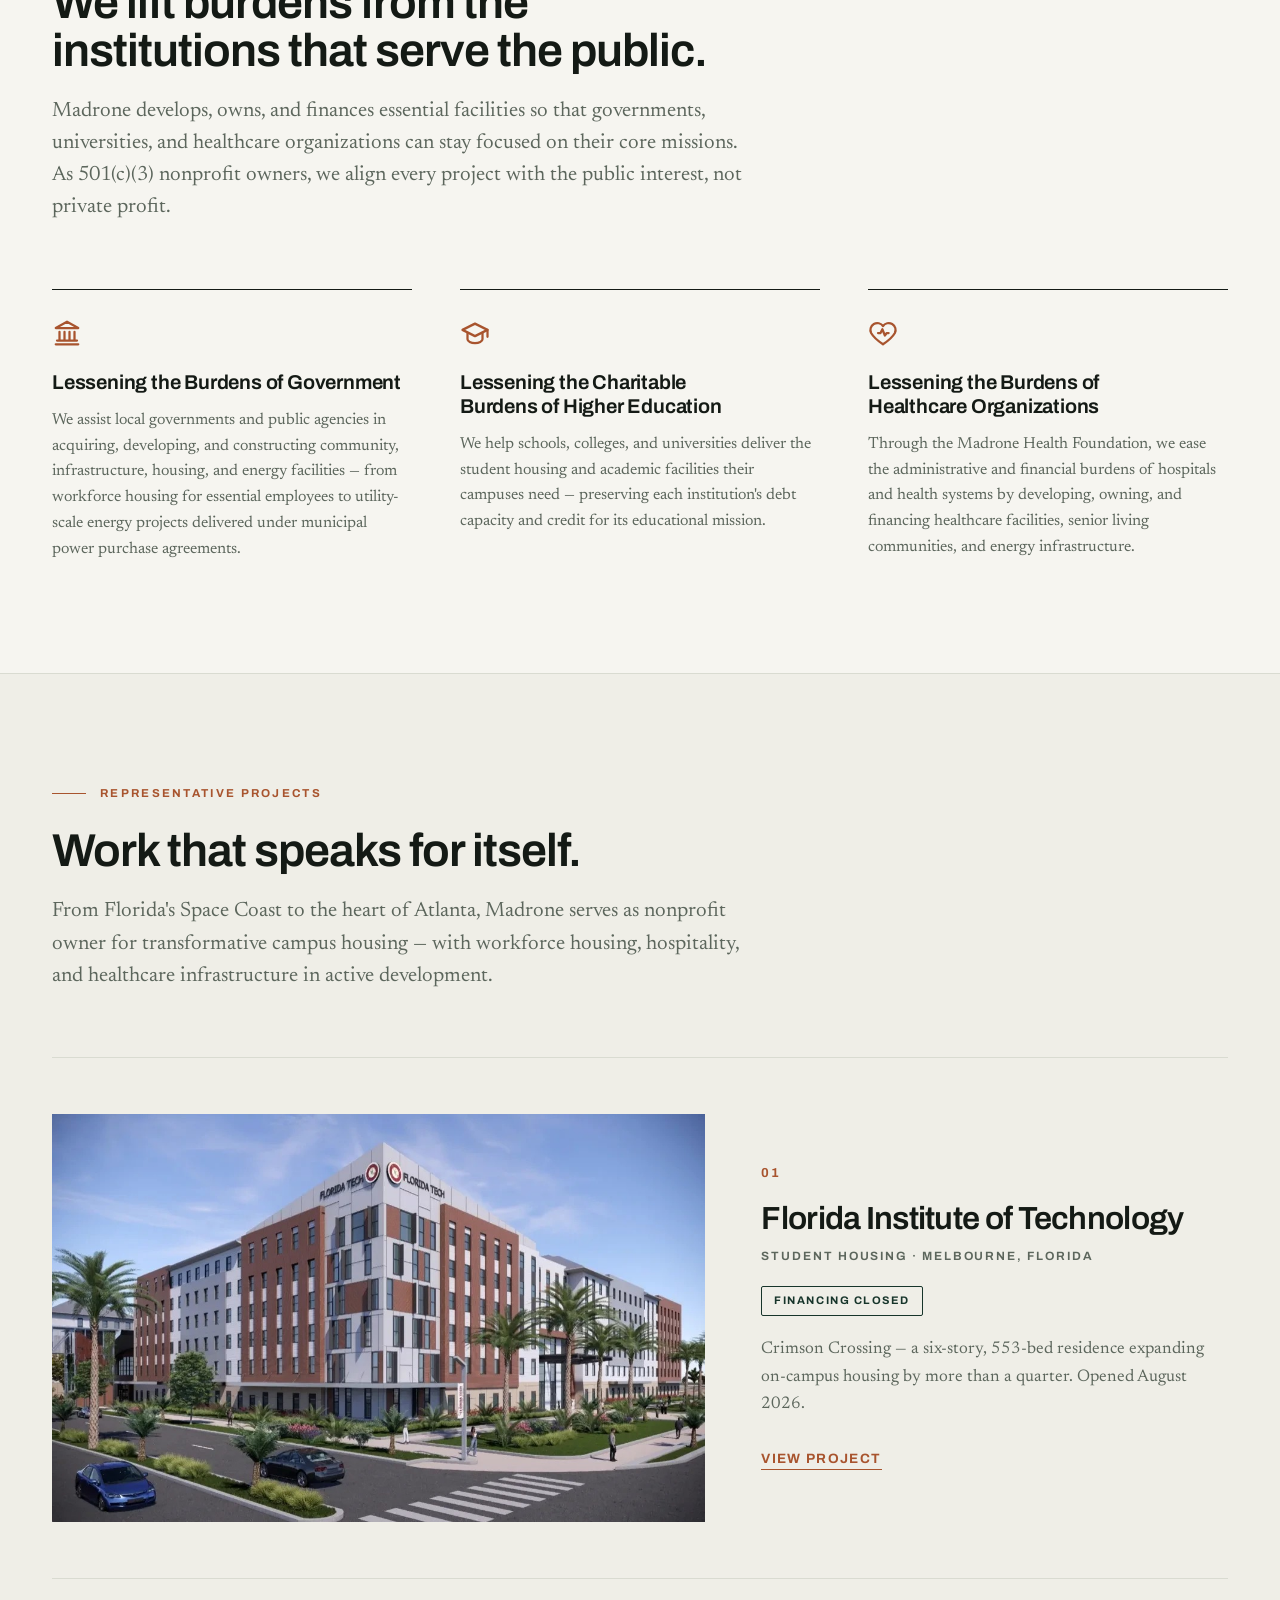
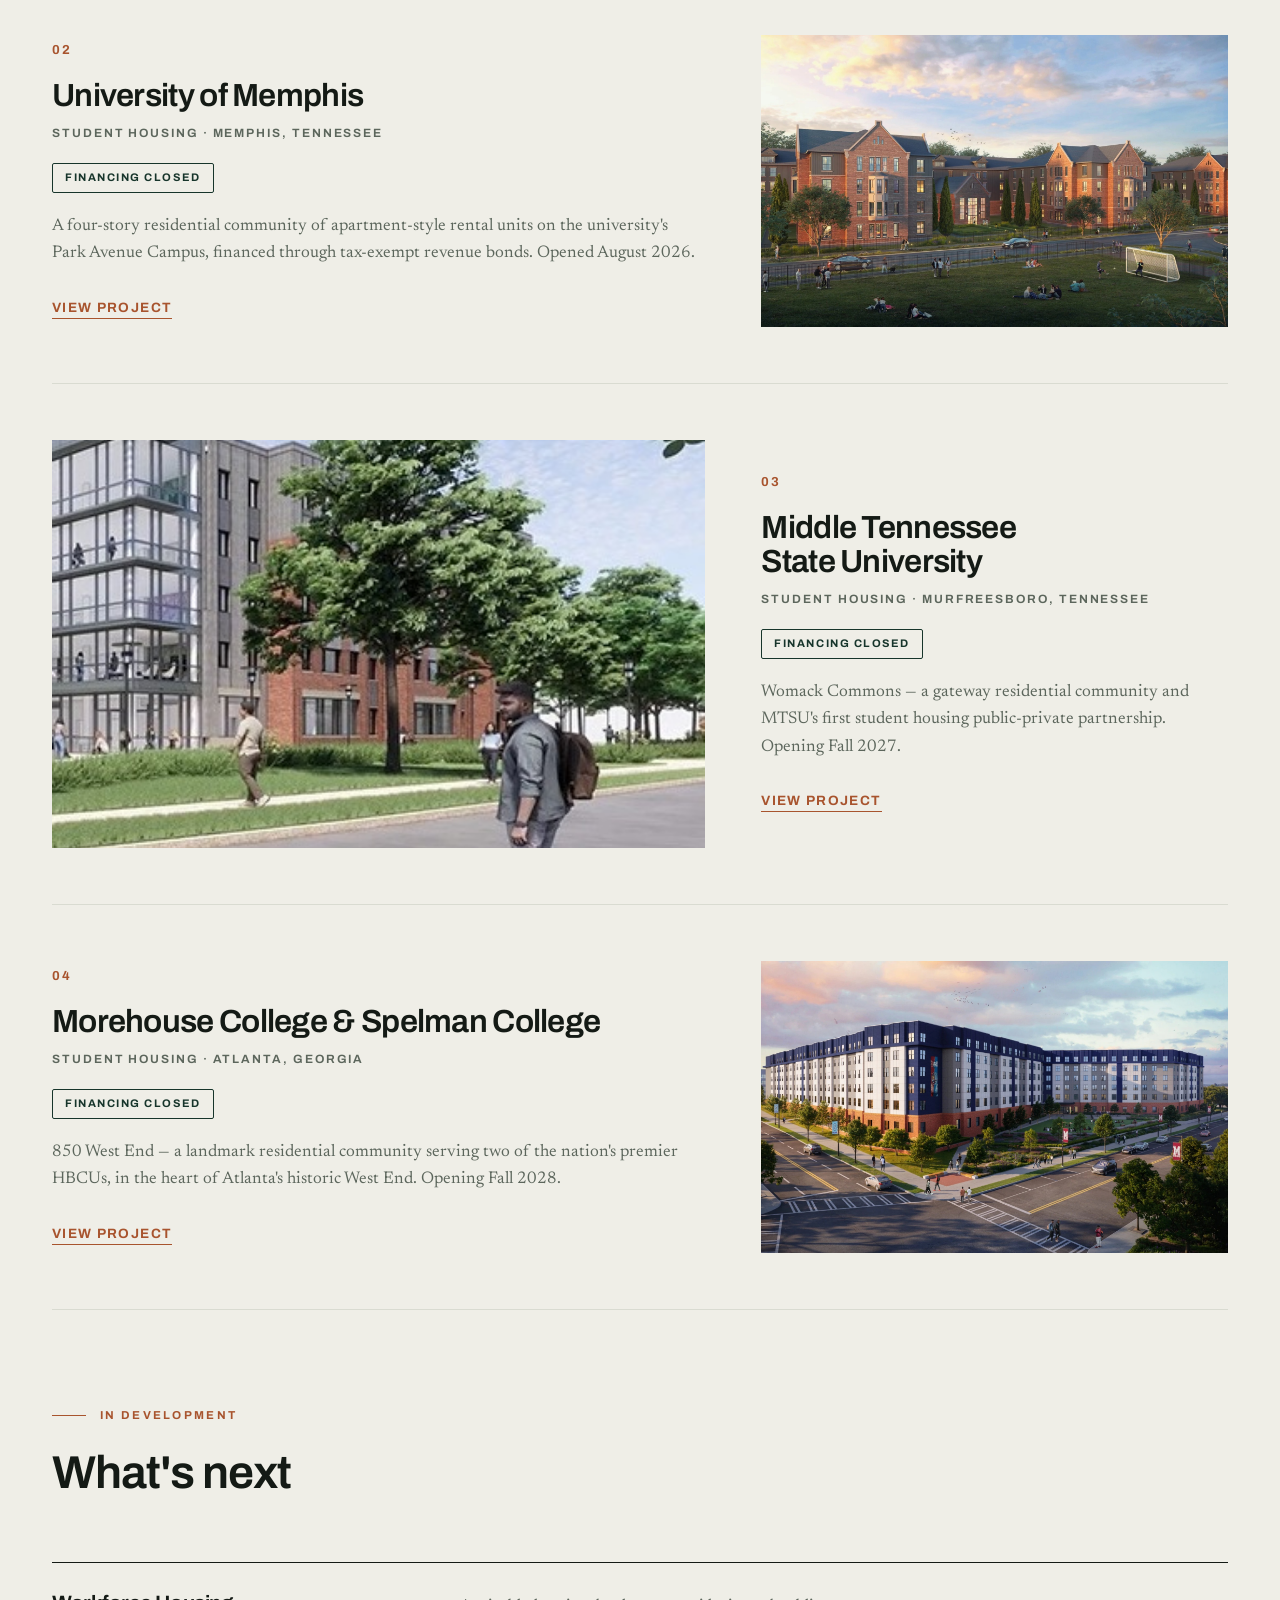
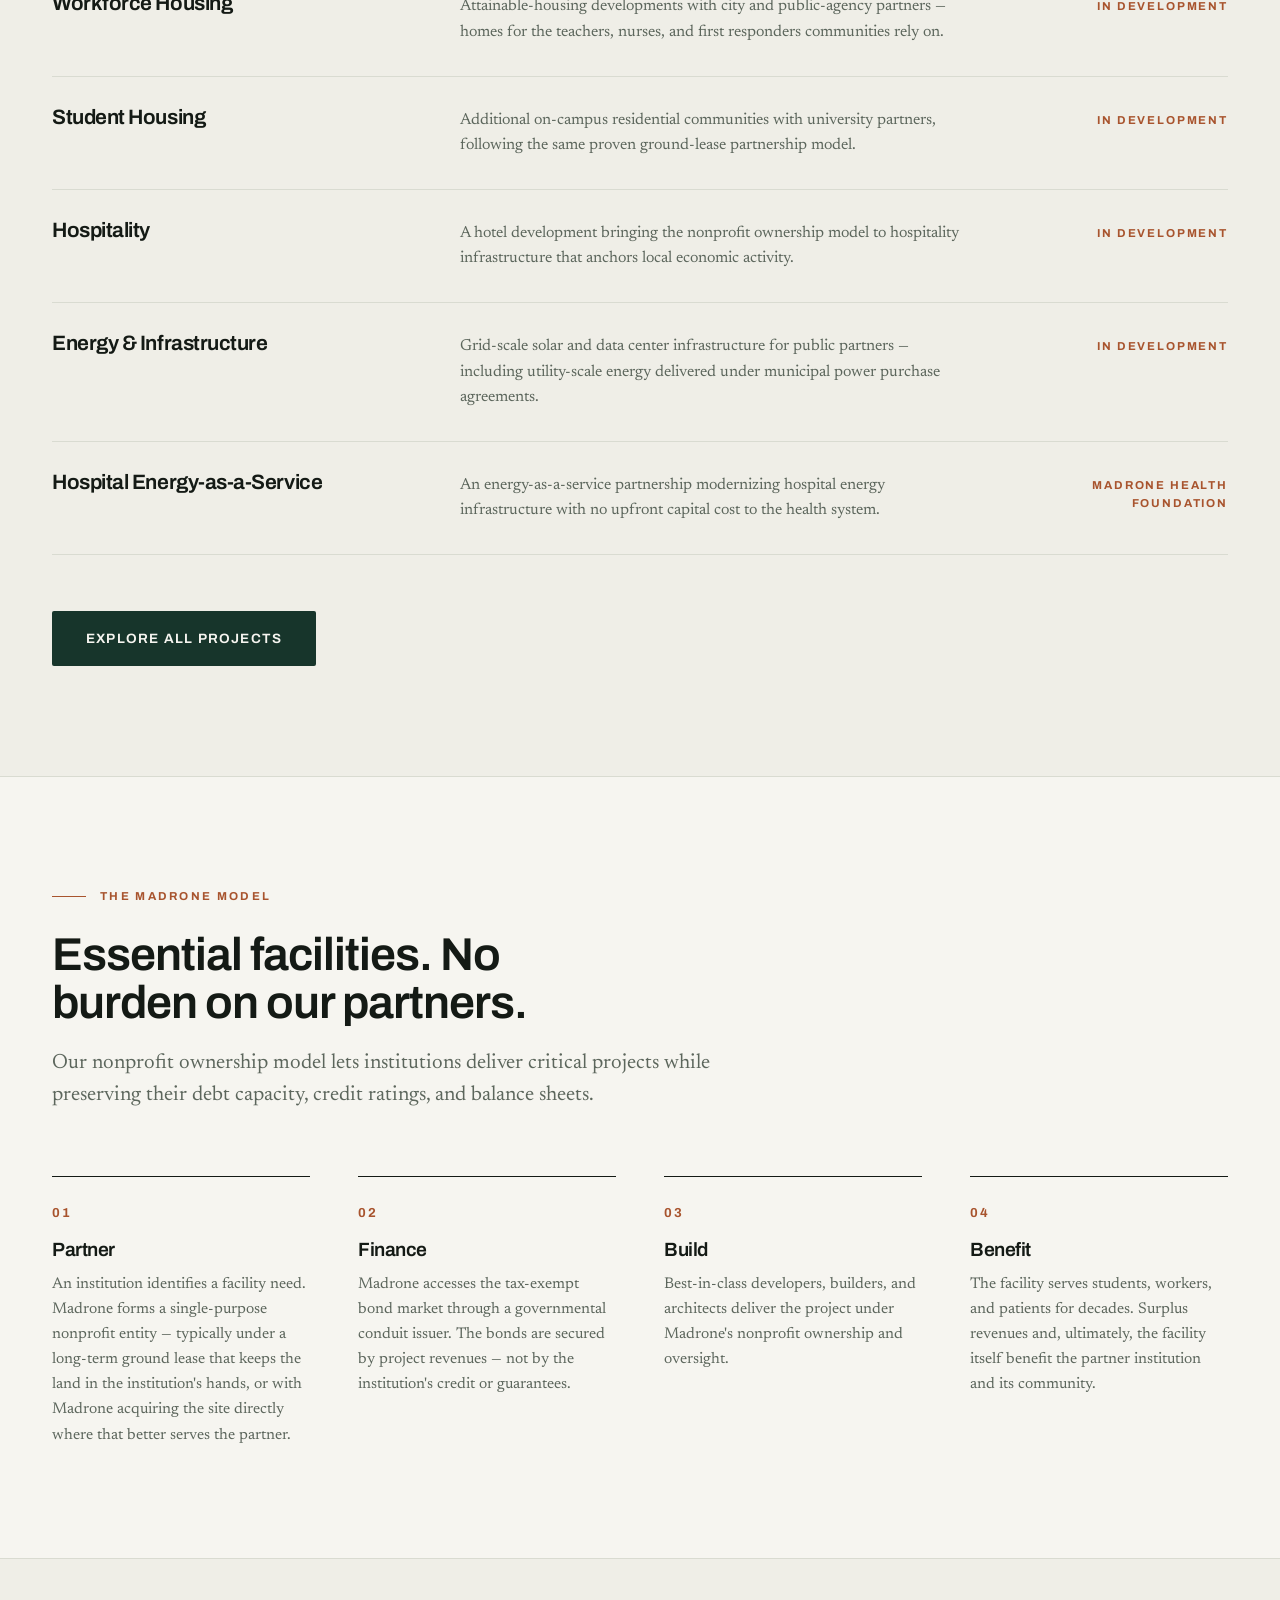
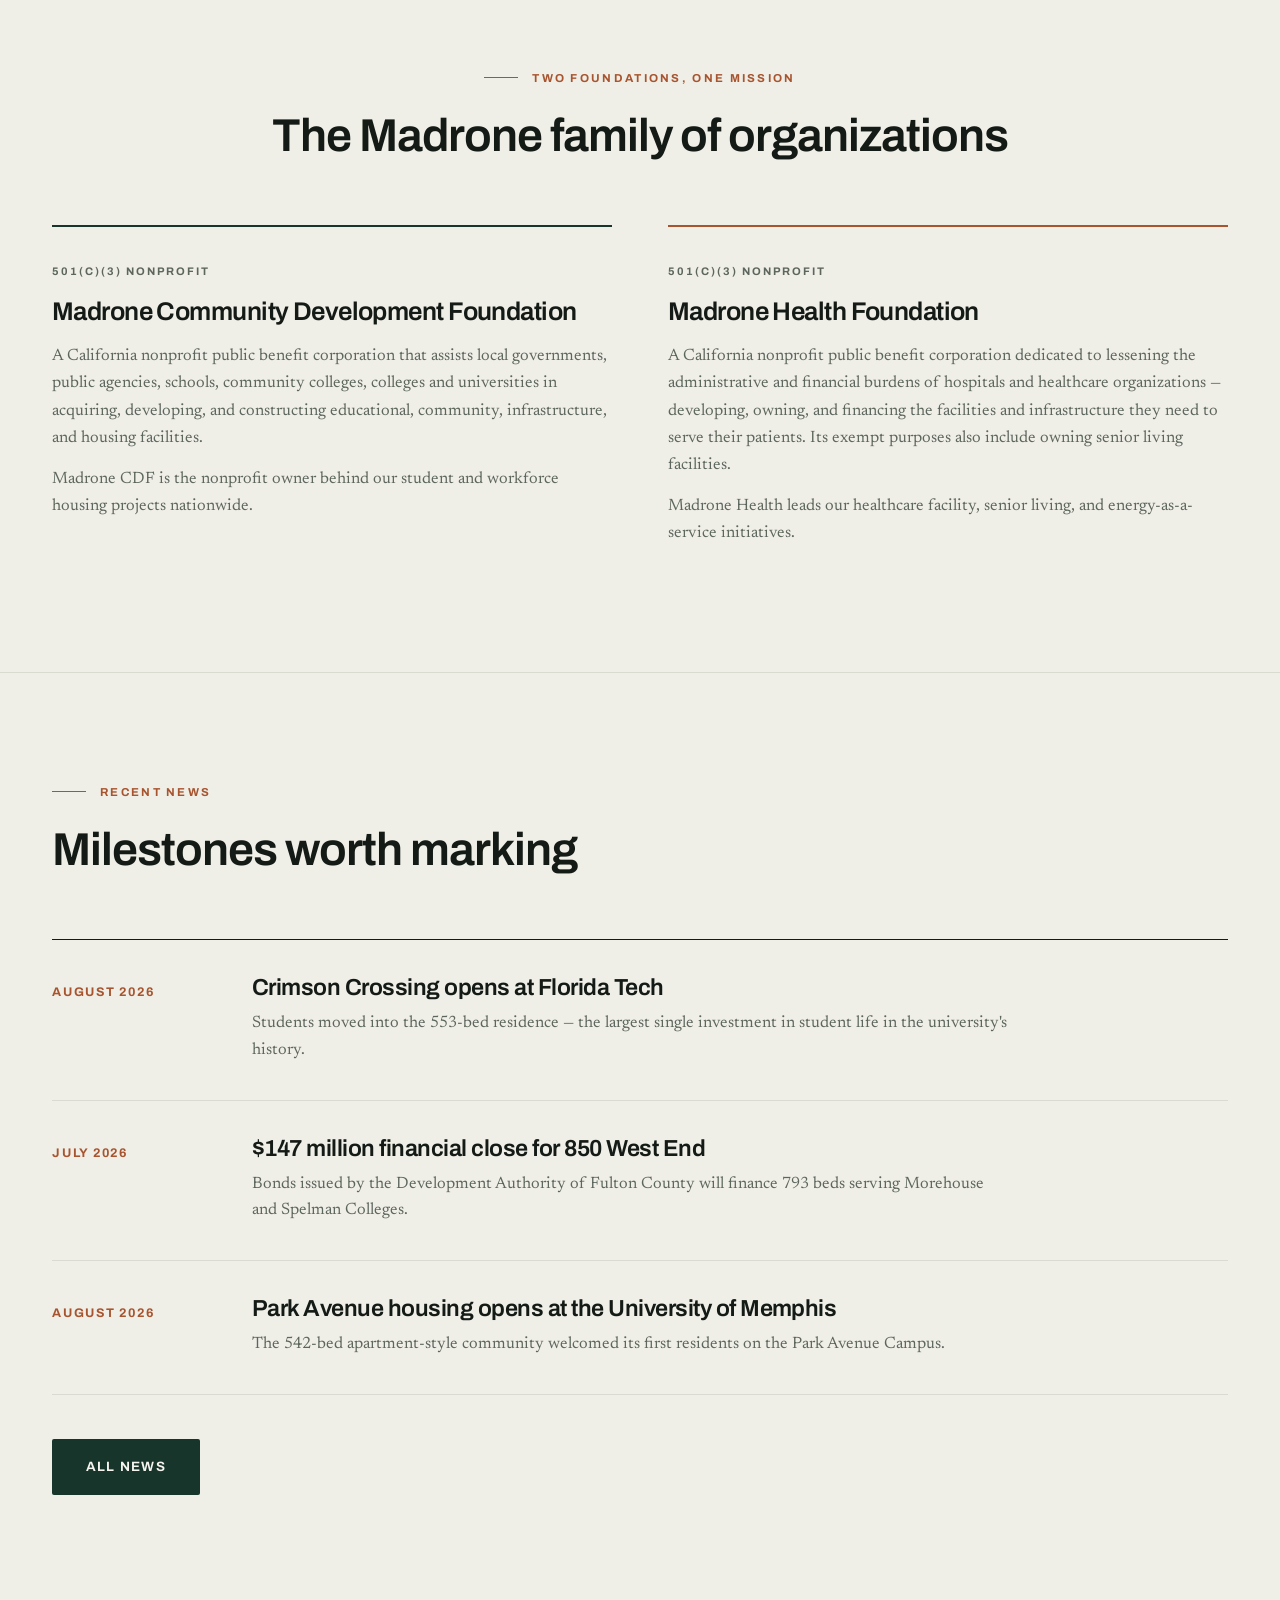
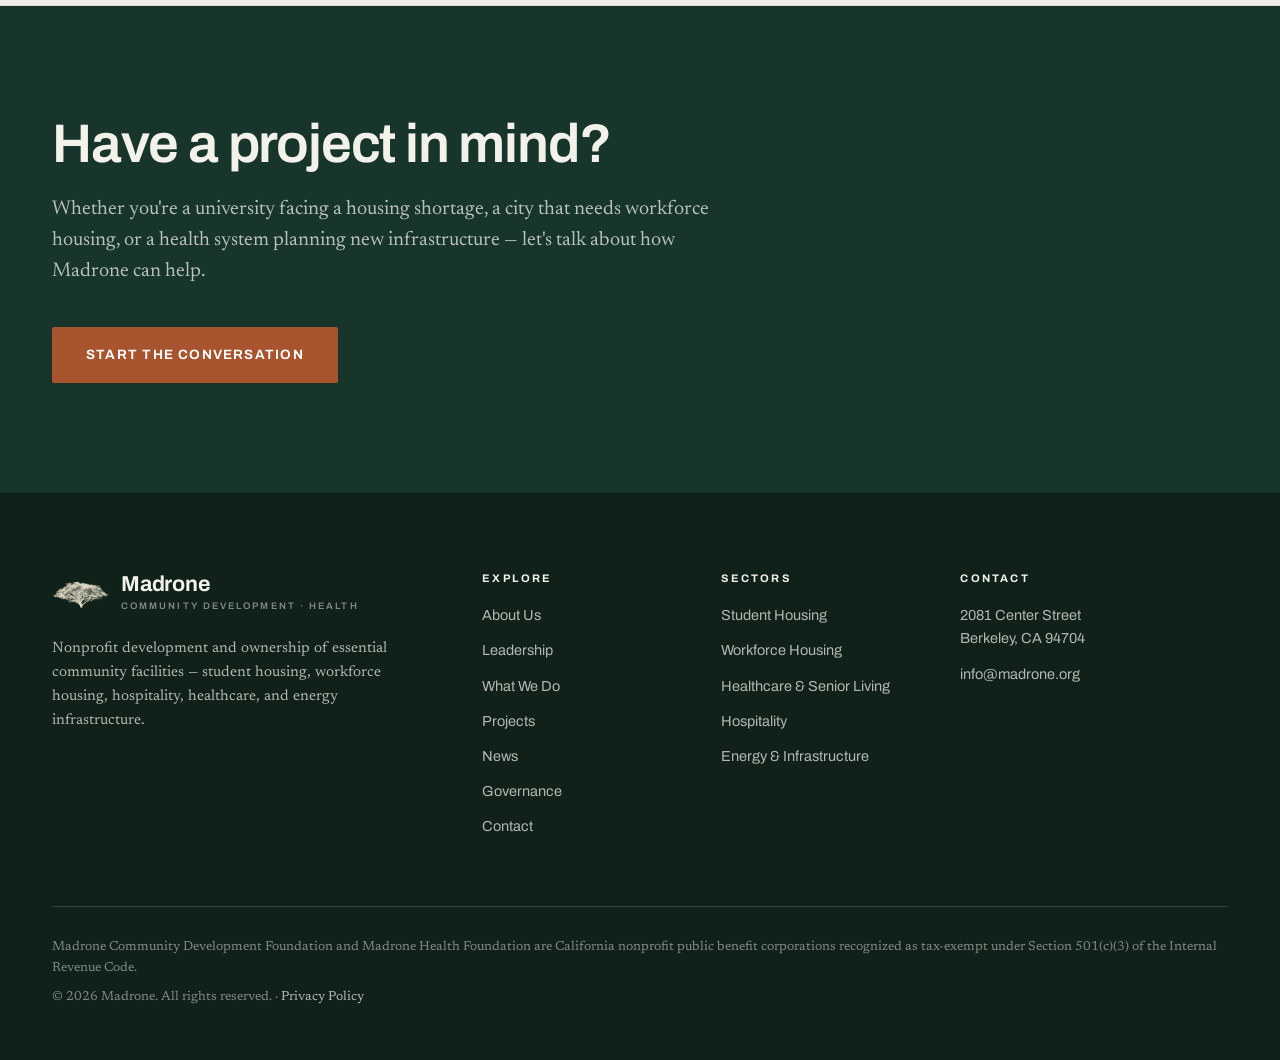
==== commit abea0882: "Update index.html" ====
--- a/index.html
+++ b/index.html
@@ -5,9 +5,6 @@
   <meta name="viewport" content="width=device-width, initial-scale=1.0">
   <title>Madrone | Nonprofit Development of Student Housing, Workforce Housing &amp; Community Facilities</title>
   <meta name="description" content="Madrone Community Development Foundation and Madrone Health Foundation are California nonprofit 501(c)(3) organizations that help universities, local governments, and hospitals develop and finance essential facilities.">
-  <link rel="preconnect" href="https://fonts.googleapis.com">
-  <link rel="preconnect" href="https://fonts.gstatic.com" crossorigin>
-  <link href="https://fonts.googleapis.com/css2?family=Archivo:ital,wght@0,400..750;1,400..750&family=Newsreader:ital,opsz,wght@0,6..72,400..600;1,6..72,400..600&display=swap" rel="stylesheet">
   <link rel="icon" type="image/png" href="images/brand/favicon.png">
   <link rel="stylesheet" href="css/style.css">
 </head>
@@ -114,7 +111,7 @@
             <h3>Florida Institute of Technology</h3>
             <div class="row-loc">Student Housing &middot; Melbourne, Florida</div>
             <span class="row-status">Financing Closed</span>
-            <p>Crimson Crossing &mdash; a six-story, 556-bed residence expanding on-campus housing by more than a quarter. Opened August 2026.</p>
+            <p>Crimson Crossing &mdash; a six-story, 553-bed residence expanding on-campus housing by more than a quarter. Opened August 2026.</p>
             <span class="row-link">View project</span>
           </div>
         </a>
@@ -265,7 +262,7 @@
           <div class="news-date">August 2026</div>
           <div>
             <h3>Crimson Crossing opens at Florida Tech</h3>
-            <p>Students moved into the 556-bed residence — the largest single investment in student life in the university's history.</p>
+            <p>Students moved into the 553-bed residence — the largest single investment in student life in the university's history.</p>
           </div>
         </div>
         <div class="news-item">
--- a/css/style.css
+++ b/css/style.css
@@ -1,3 +1,30 @@
+/* Self-hosted variable fonts (SIL OFL 1.1 — see fonts/LICENSE.txt) */
+
+@font-face {
+  font-family: "Archivo";
+  src: url("../fonts/Archivo-Variable.ttf") format("truetype-variations");
+  font-weight: 100 900;
+  font-stretch: 62% 125%;
+  font-style: normal;
+  font-display: swap;
+}
+
+@font-face {
+  font-family: "Newsreader";
+  src: url("../fonts/Newsreader-Variable.ttf") format("truetype-variations");
+  font-weight: 200 800;
+  font-style: normal;
+  font-display: swap;
+}
+
+@font-face {
+  font-family: "Newsreader";
+  src: url("../fonts/Newsreader-Italic-Variable.ttf") format("truetype-variations");
+  font-weight: 200 800;
+  font-style: italic;
+  font-display: swap;
+}
+
 /* ==========================================================================
    Madrone — institutional editorial design system
    Type: Archivo (display/UI) + Newsreader (prose)
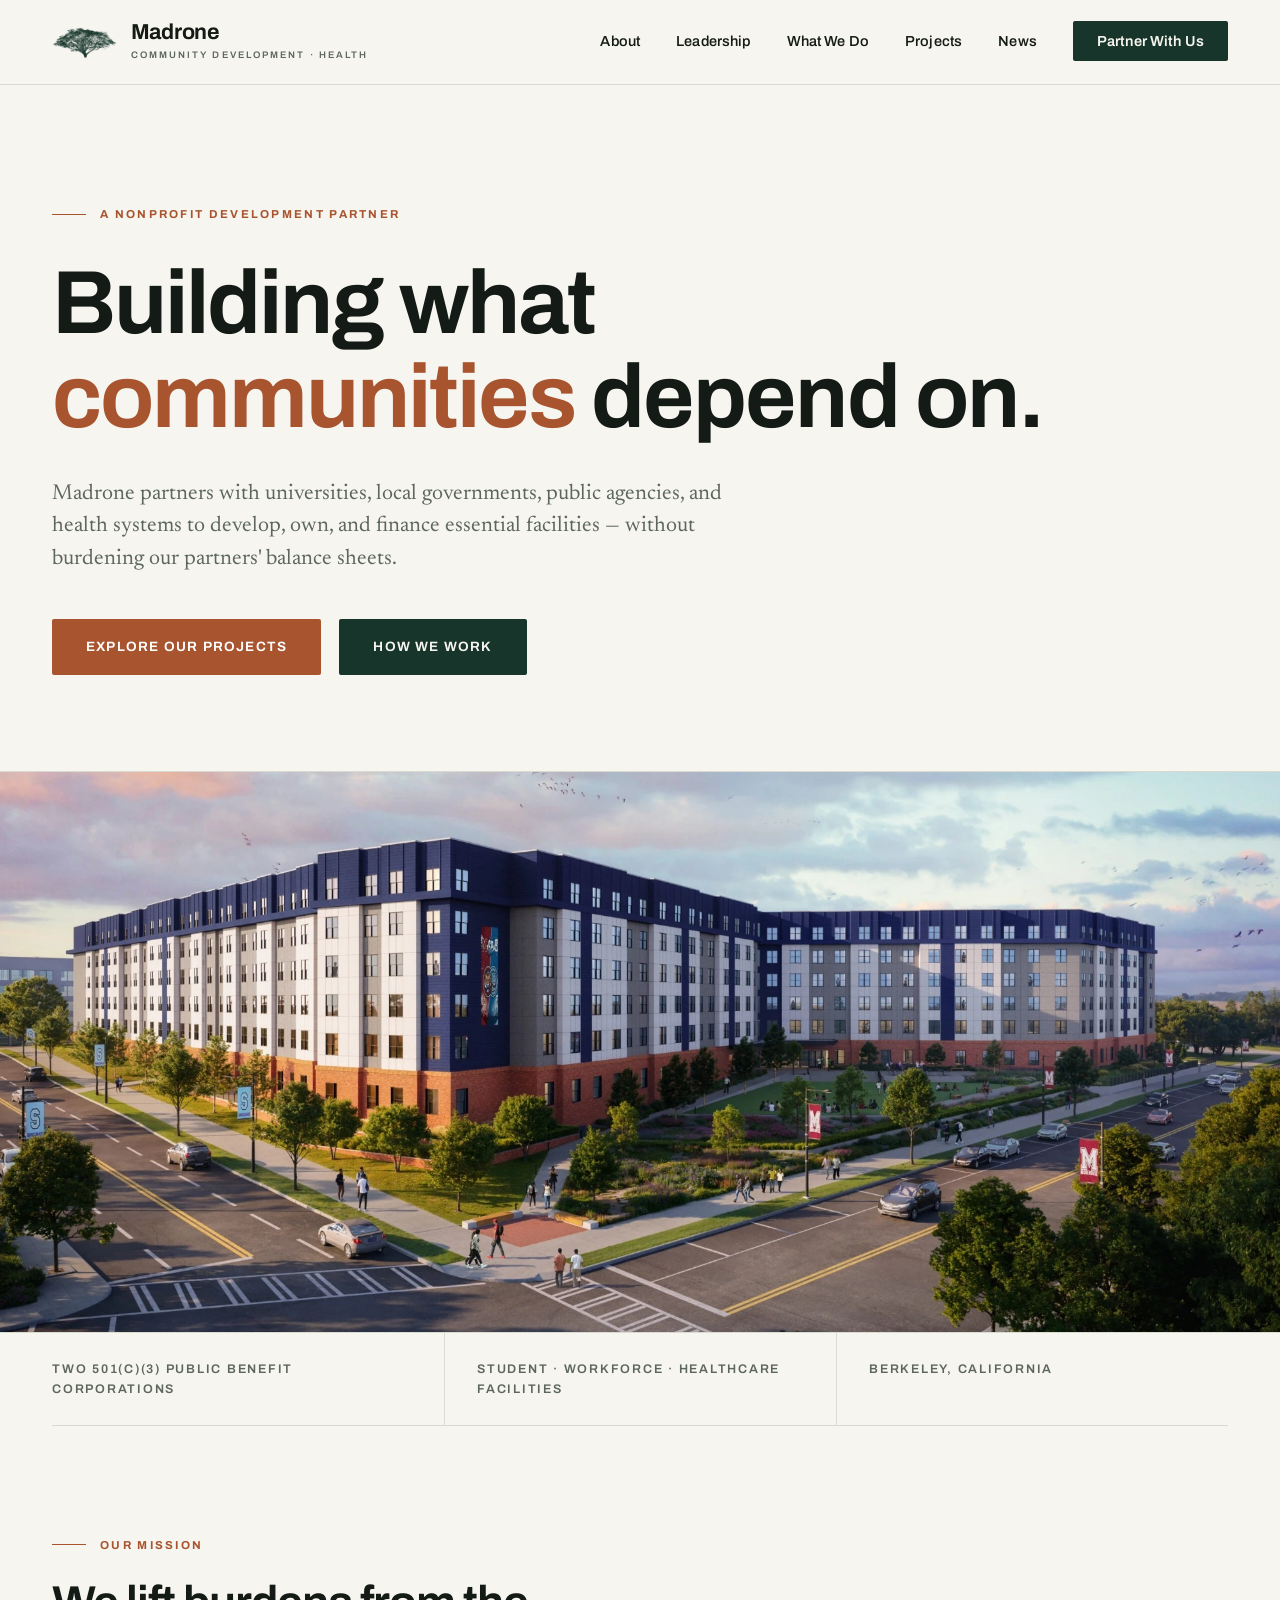
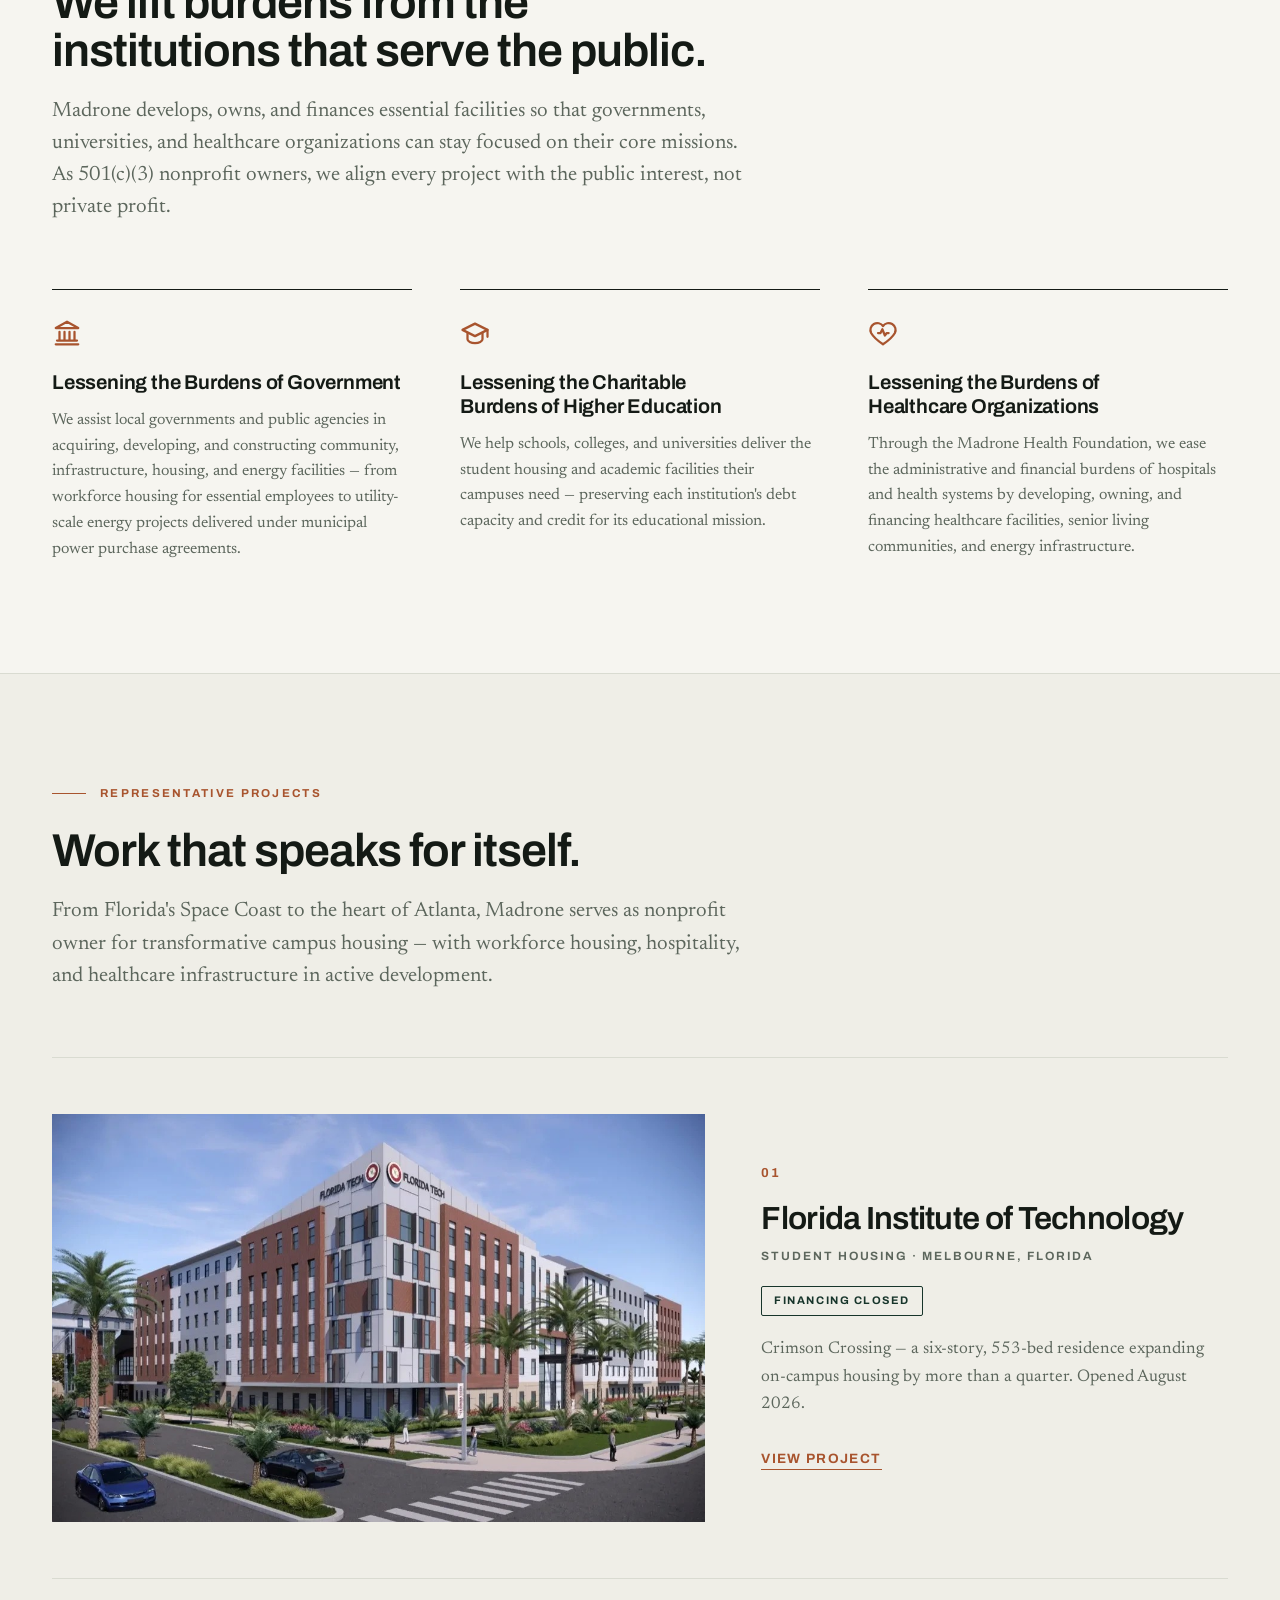
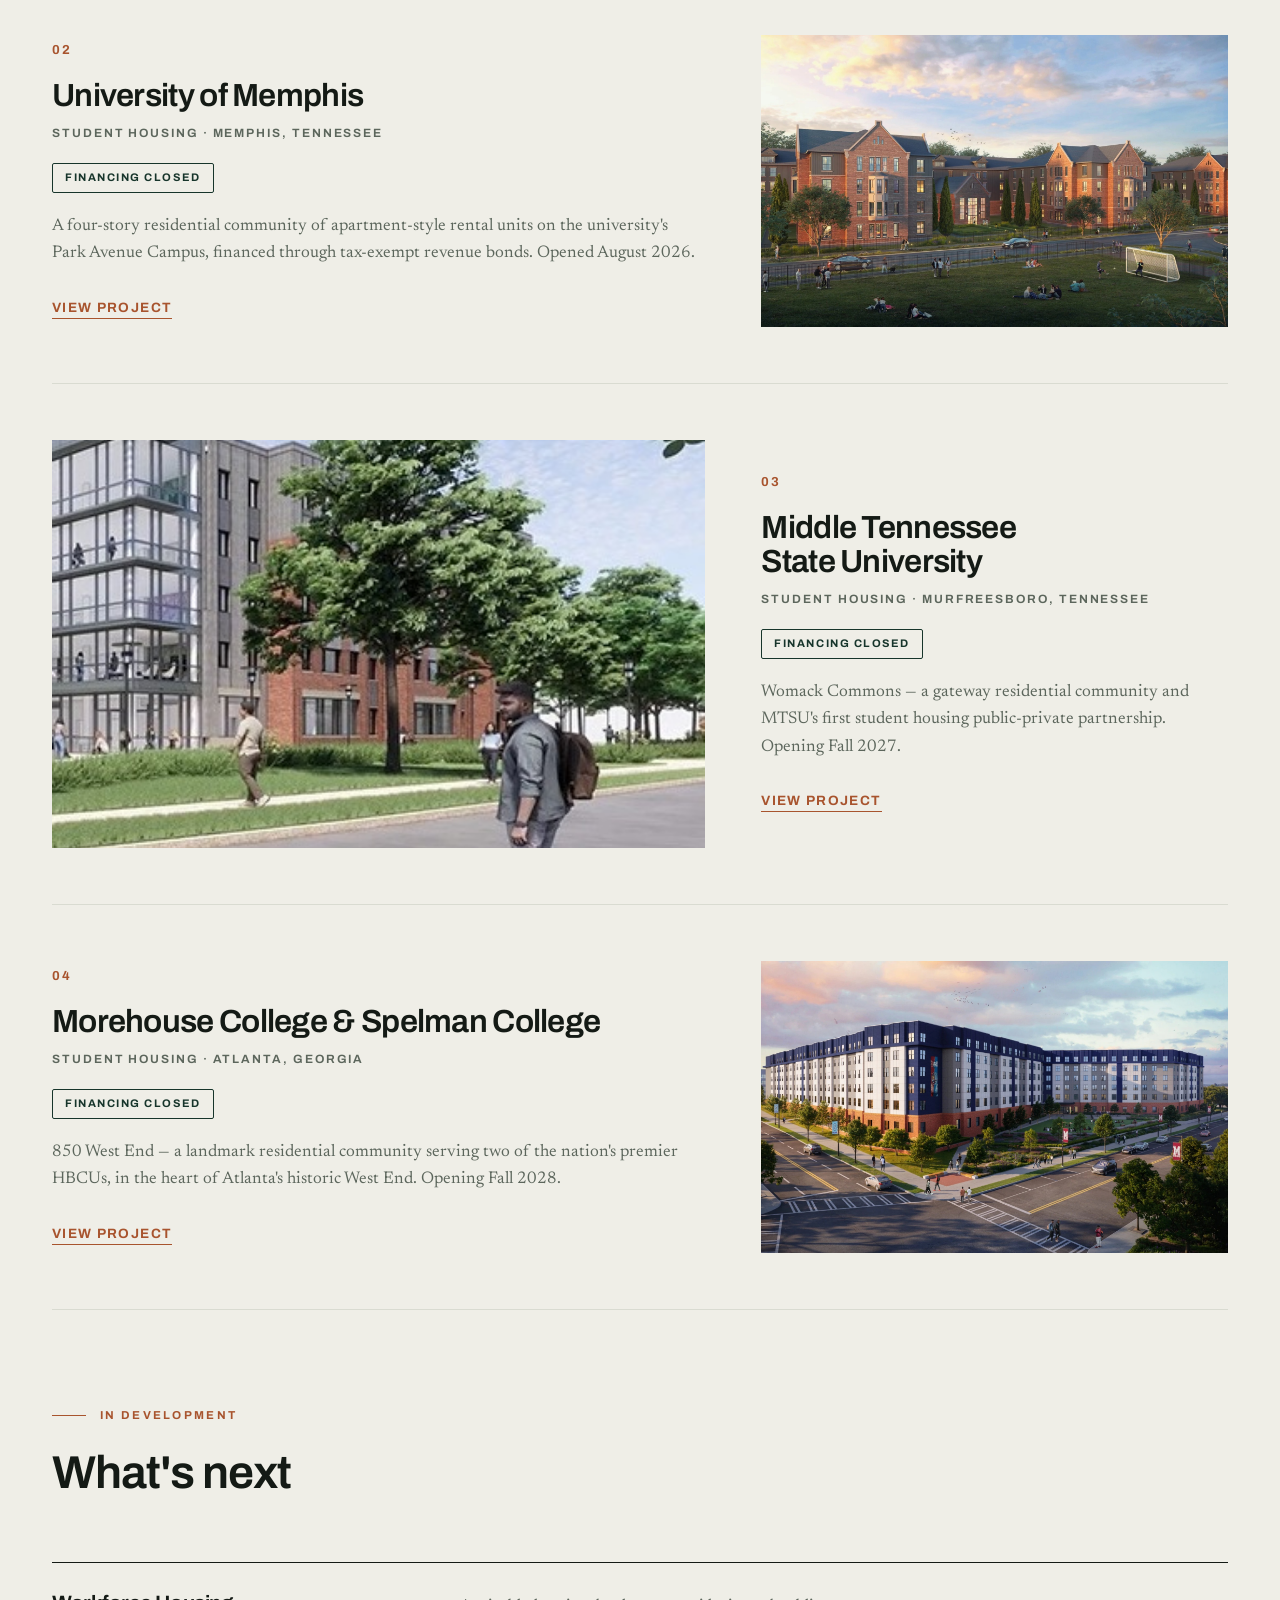
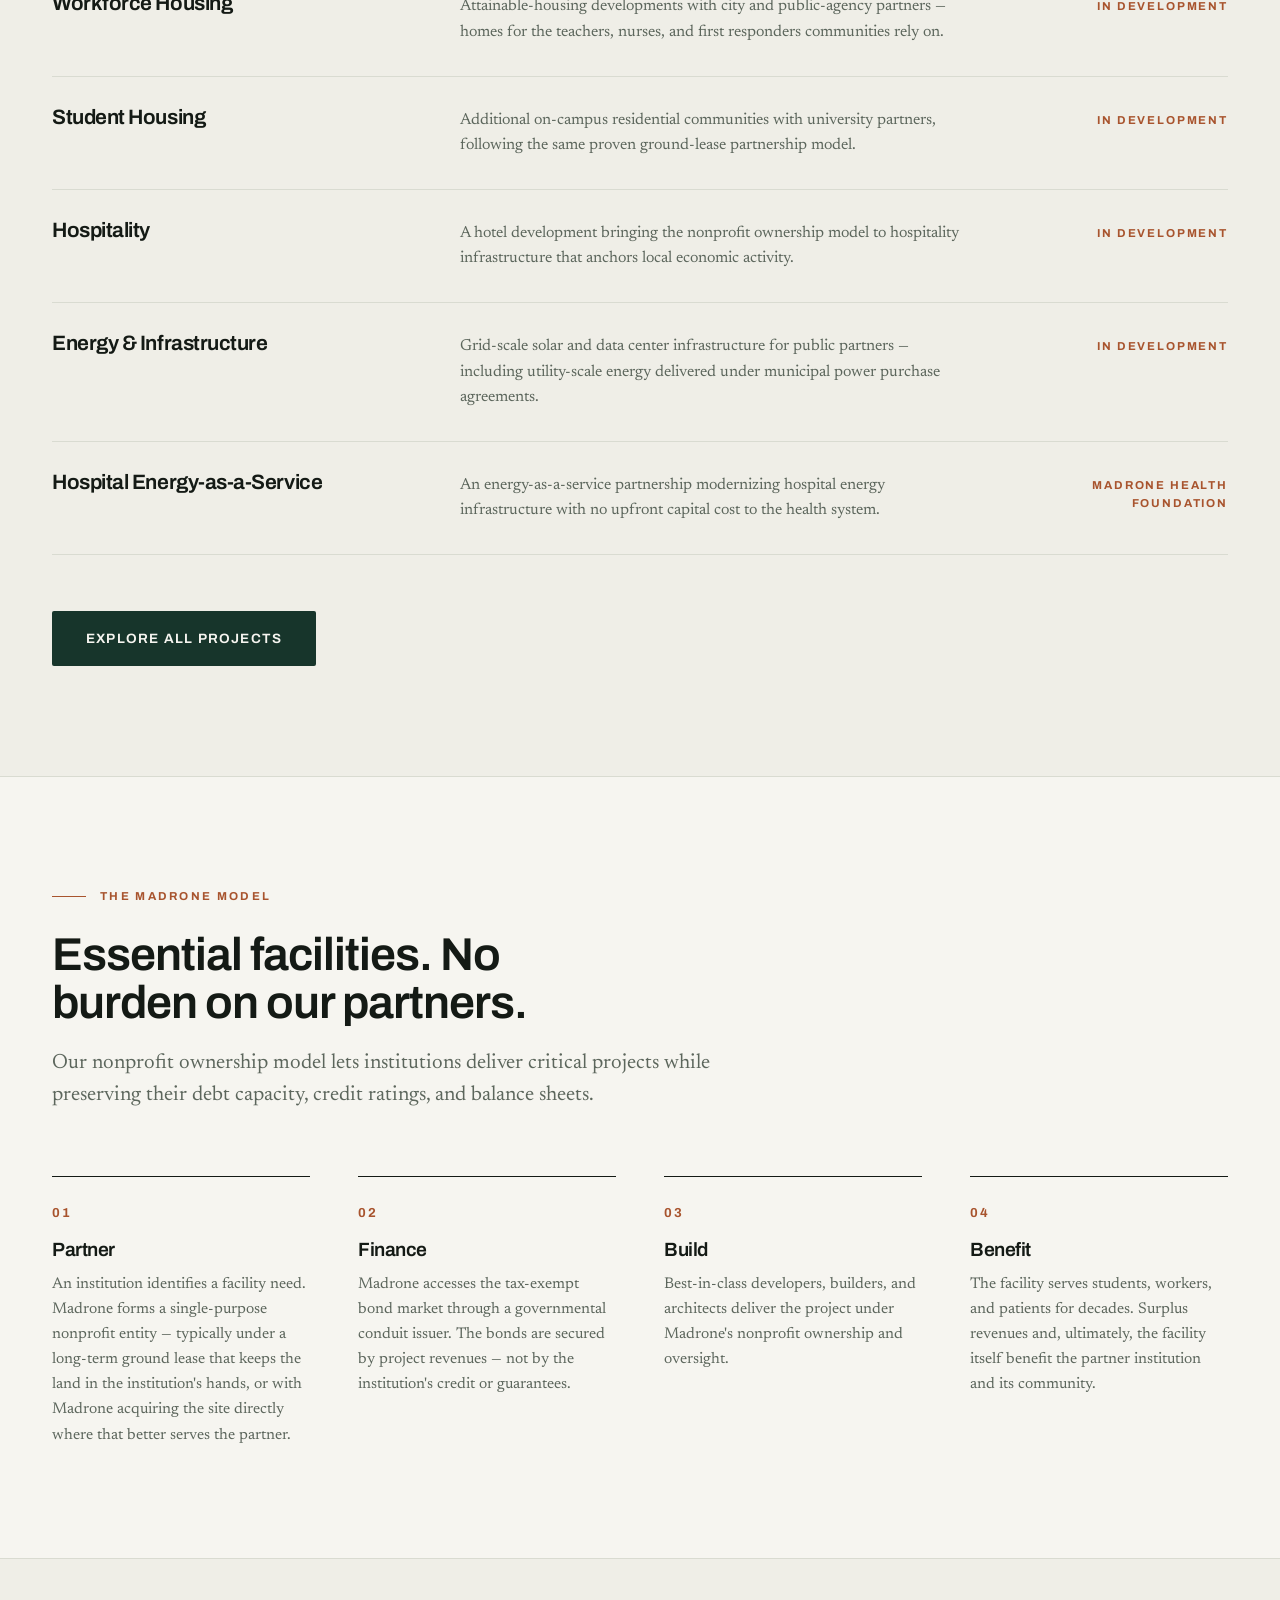
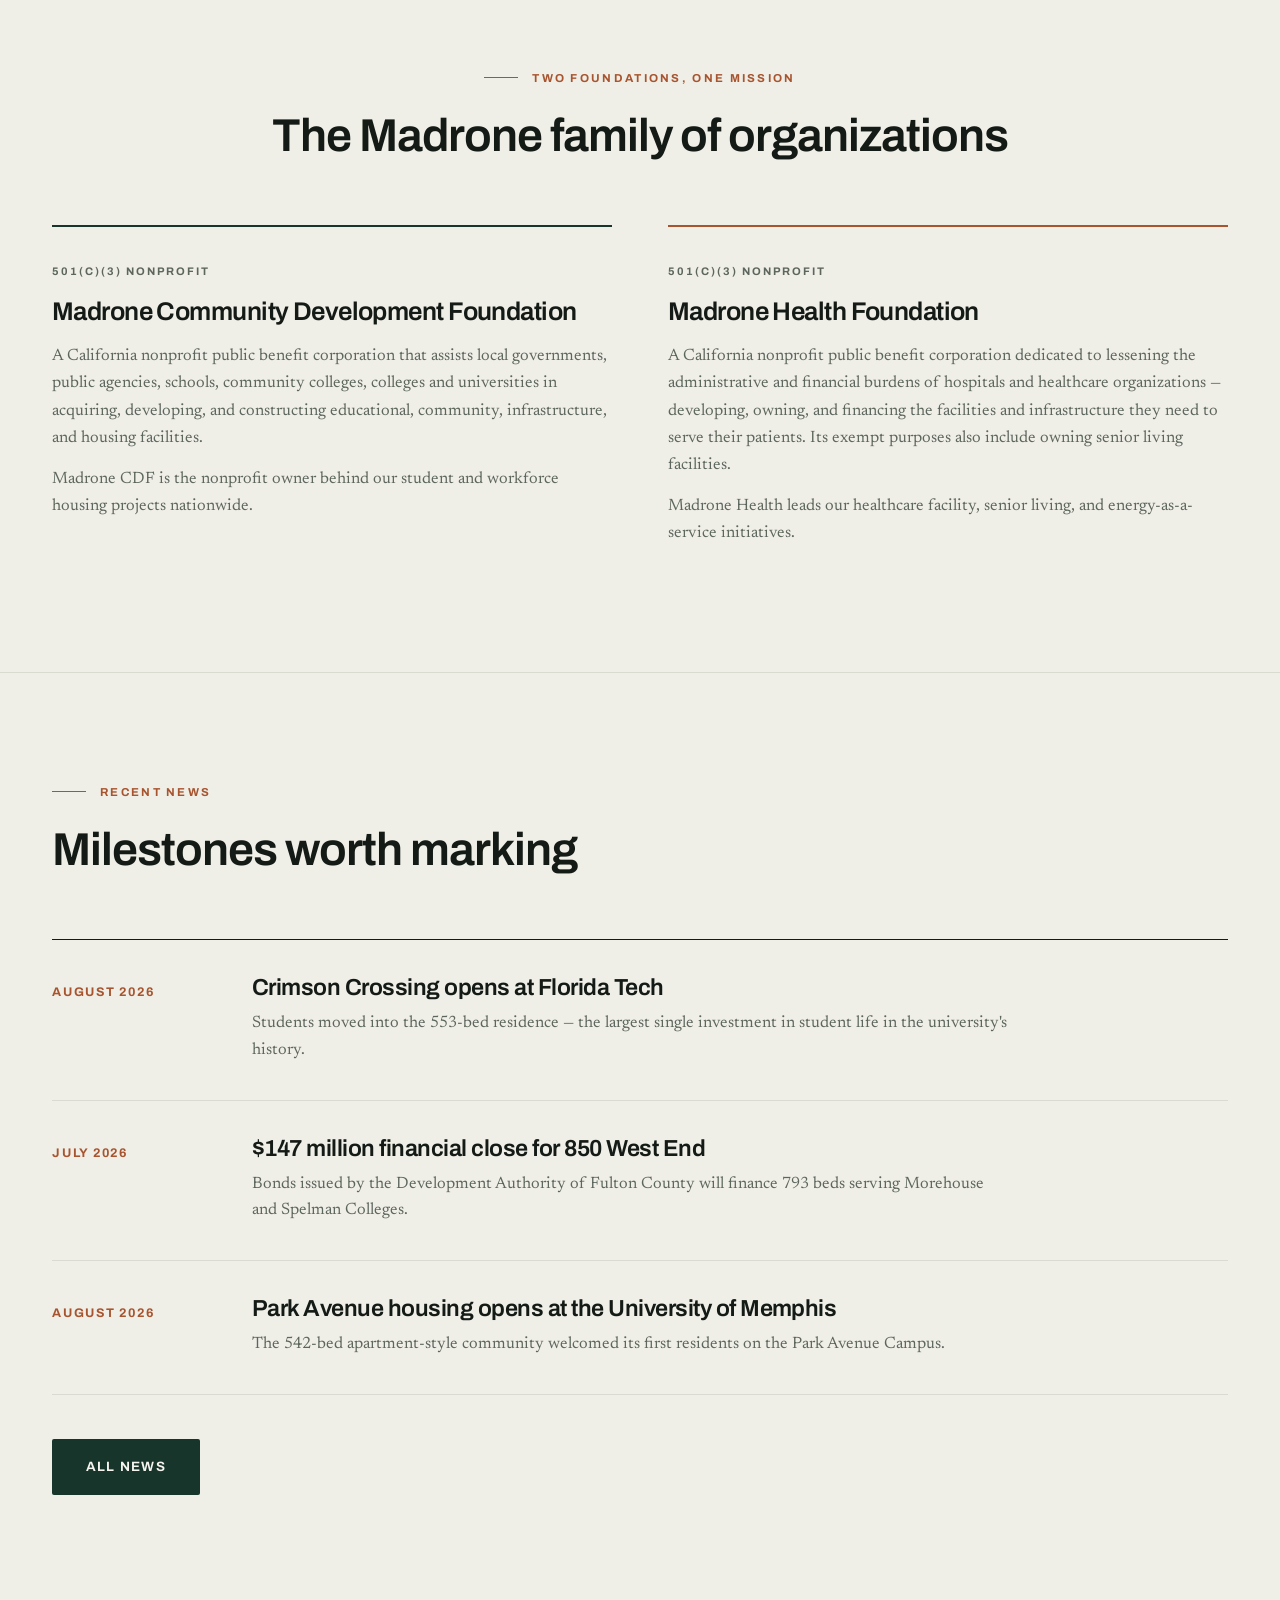
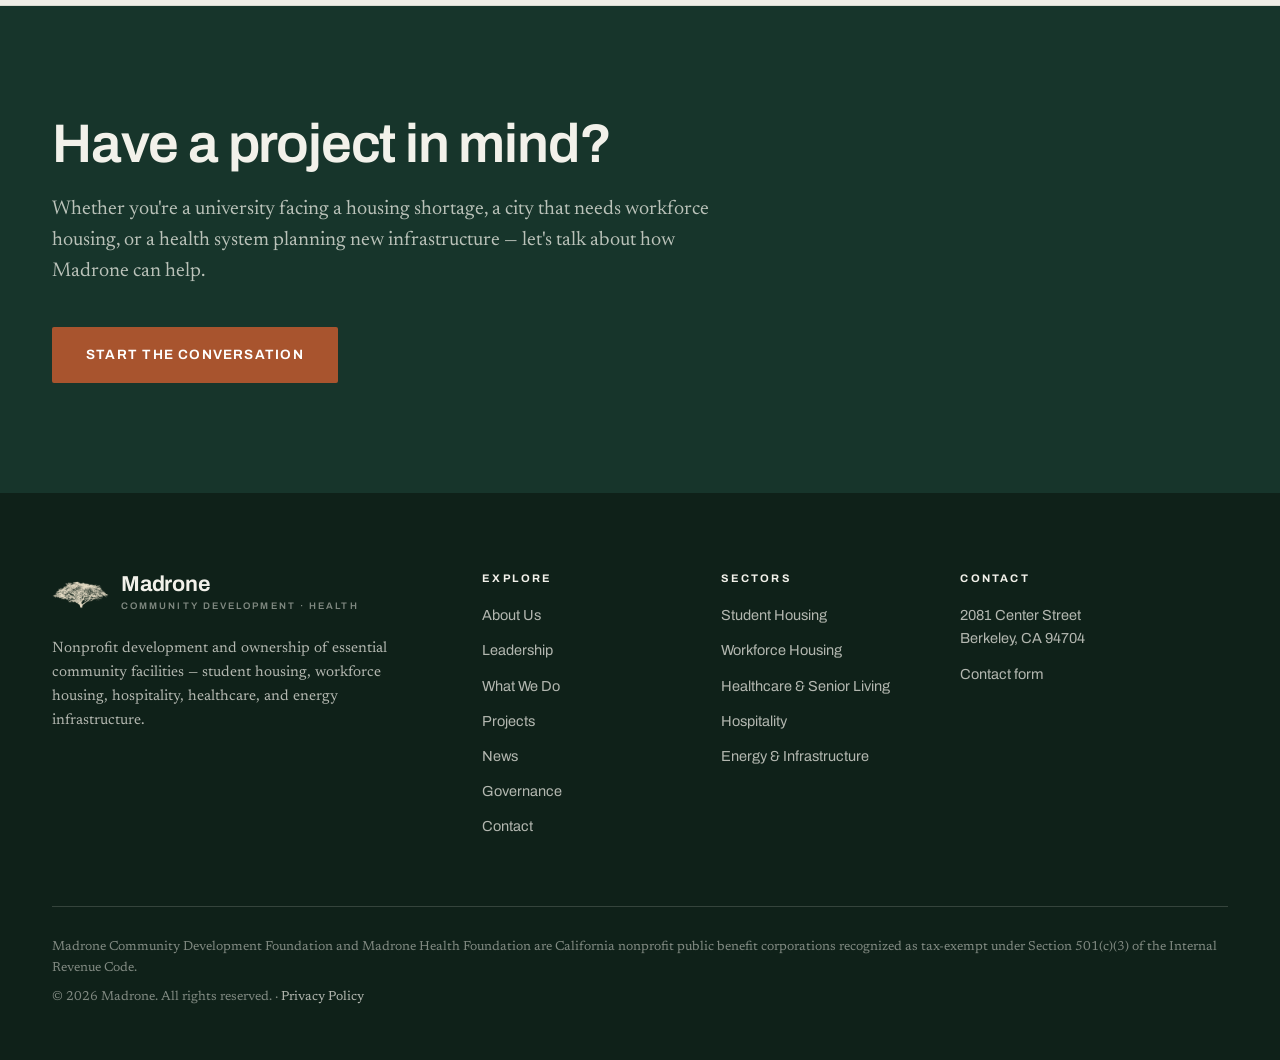
==== commit 9ee3abd1: "Replace public email with a spam-resistant contact form - contact.html: full inquiry form (name, org" ====
--- a/index.html
+++ b/index.html
@@ -334,7 +334,7 @@
         <h4>Contact</h4>
         <ul>
           <li>2081 Center Street<br>Berkeley, CA 94704</li>
-          <li><a href="mailto:info@madrone.org">info@madrone.org</a></li>
+          <li><a href="contact.html">Contact form</a></li>
         </ul>
       </div>
     </div>
--- a/css/style.css
+++ b/css/style.css
@@ -768,6 +768,61 @@
 .contact-card h3 { font-size: 1.3rem; margin-bottom: 10px; }
 .contact-card p { font-size: 16px; color: var(--stone); margin-bottom: 6px; line-height: 1.6; }
 
+
+/* --------------------------------------------------------------------------
+   Contact form
+   -------------------------------------------------------------------------- */
+
+.contact-form {
+  background: #fff;
+  border: 1px solid var(--line);
+  border-top: 2px solid var(--copper);
+  padding: 40px 36px;
+}
+
+.form-grid { display: grid; grid-template-columns: 1fr 1fr; gap: 22px 24px; }
+.field.full { grid-column: 1 / -1; }
+
+.field label {
+  display: block;
+  font-family: var(--sans);
+  font-size: 11px;
+  font-weight: 700;
+  letter-spacing: 0.14em;
+  text-transform: uppercase;
+  color: var(--stone);
+  margin-bottom: 8px;
+}
+
+.field input, .field select, .field textarea {
+  width: 100%;
+  font-family: var(--serif);
+  font-size: 16px;
+  color: var(--ink);
+  background: var(--paper);
+  border: 1px solid var(--line);
+  border-radius: 2px;
+  padding: 12px 14px;
+}
+
+.field select { font-family: var(--sans); font-size: 14.5px; }
+.field textarea { min-height: 150px; resize: vertical; }
+
+.field input:focus, .field select:focus, .field textarea:focus {
+  outline: none;
+  border-color: var(--copper);
+  box-shadow: 0 0 0 3px rgba(168, 84, 46, 0.12);
+}
+
+.form-actions { margin-top: 28px; display: flex; align-items: center; gap: 20px; flex-wrap: wrap; }
+.form-hint { font-size: 13.5px; color: var(--stone); }
+.hp { position: absolute; left: -9999px; }
+
+@media (max-width: 700px) {
+  .form-grid { grid-template-columns: 1fr; }
+  .contact-form { padding: 30px 24px; }
+}
+
 /* --------------------------------------------------------------------------
    Footer
    -------------------------------------------------------------------------- */
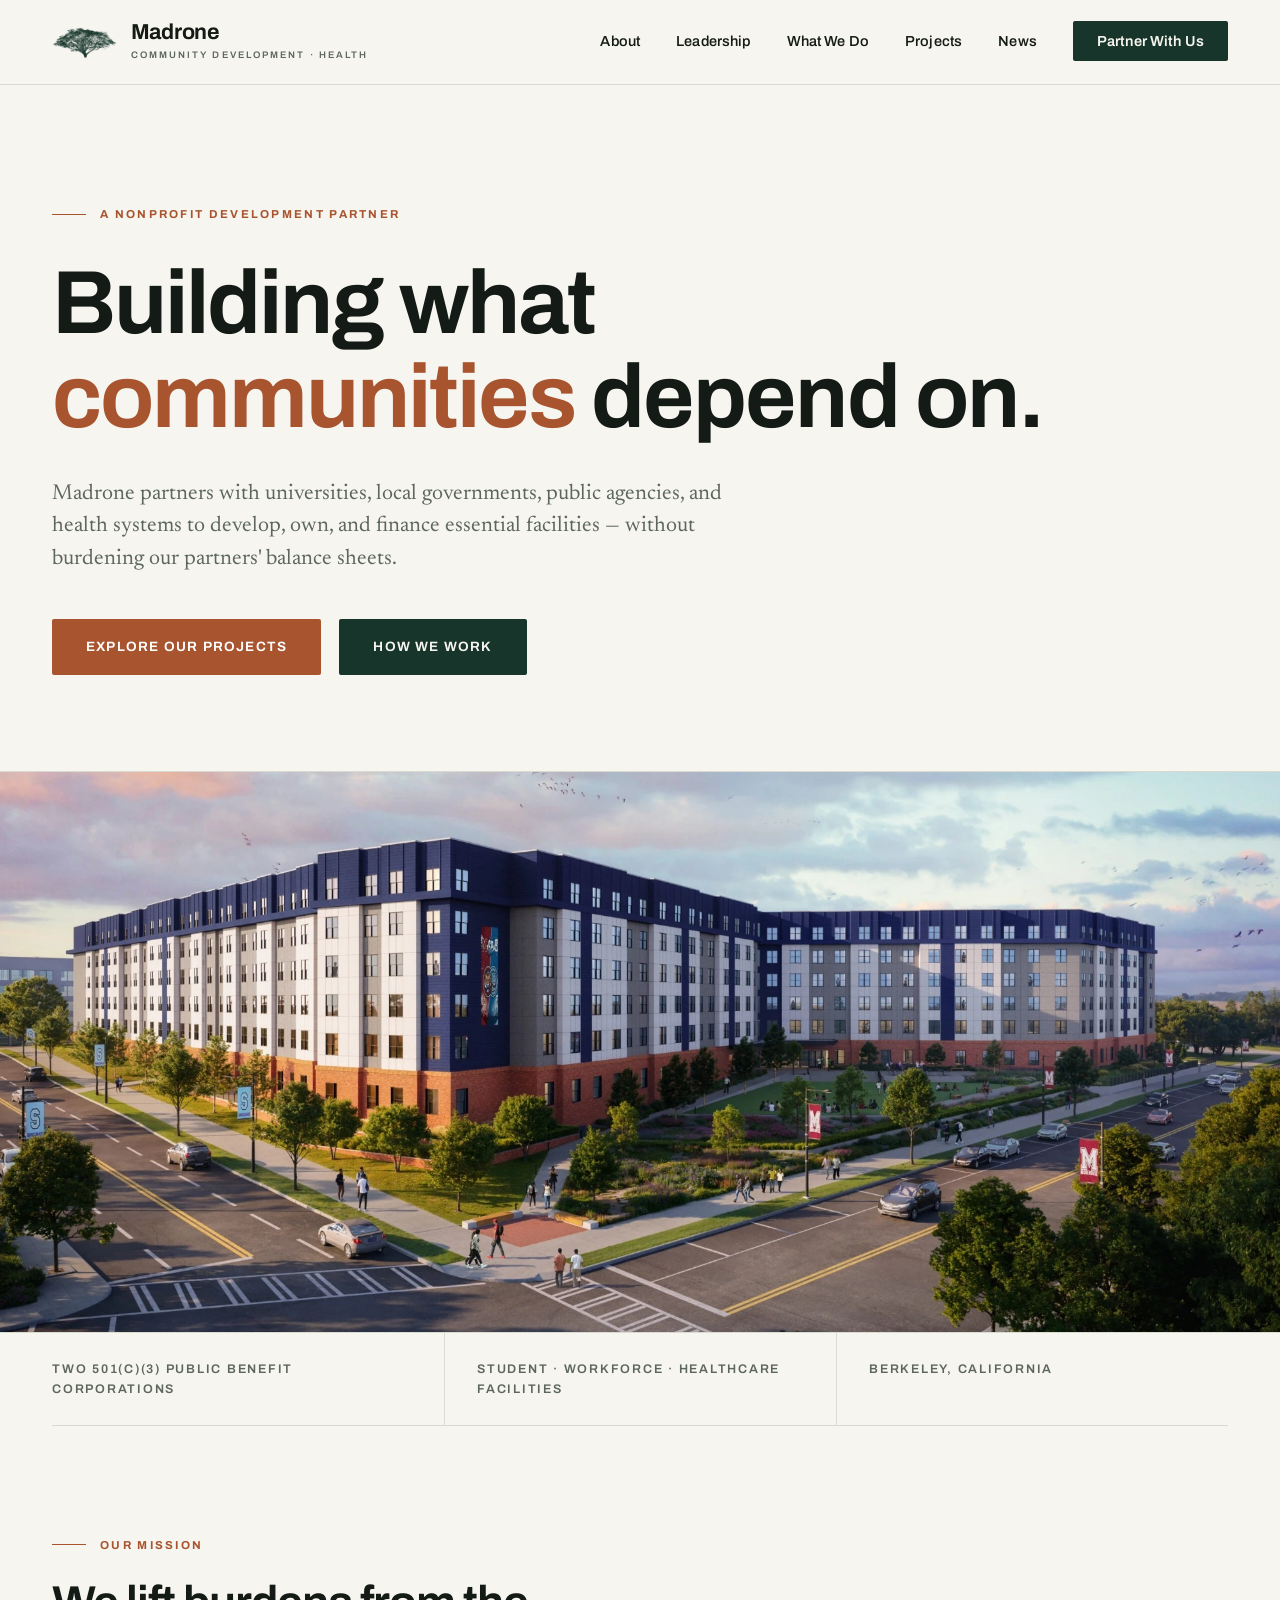
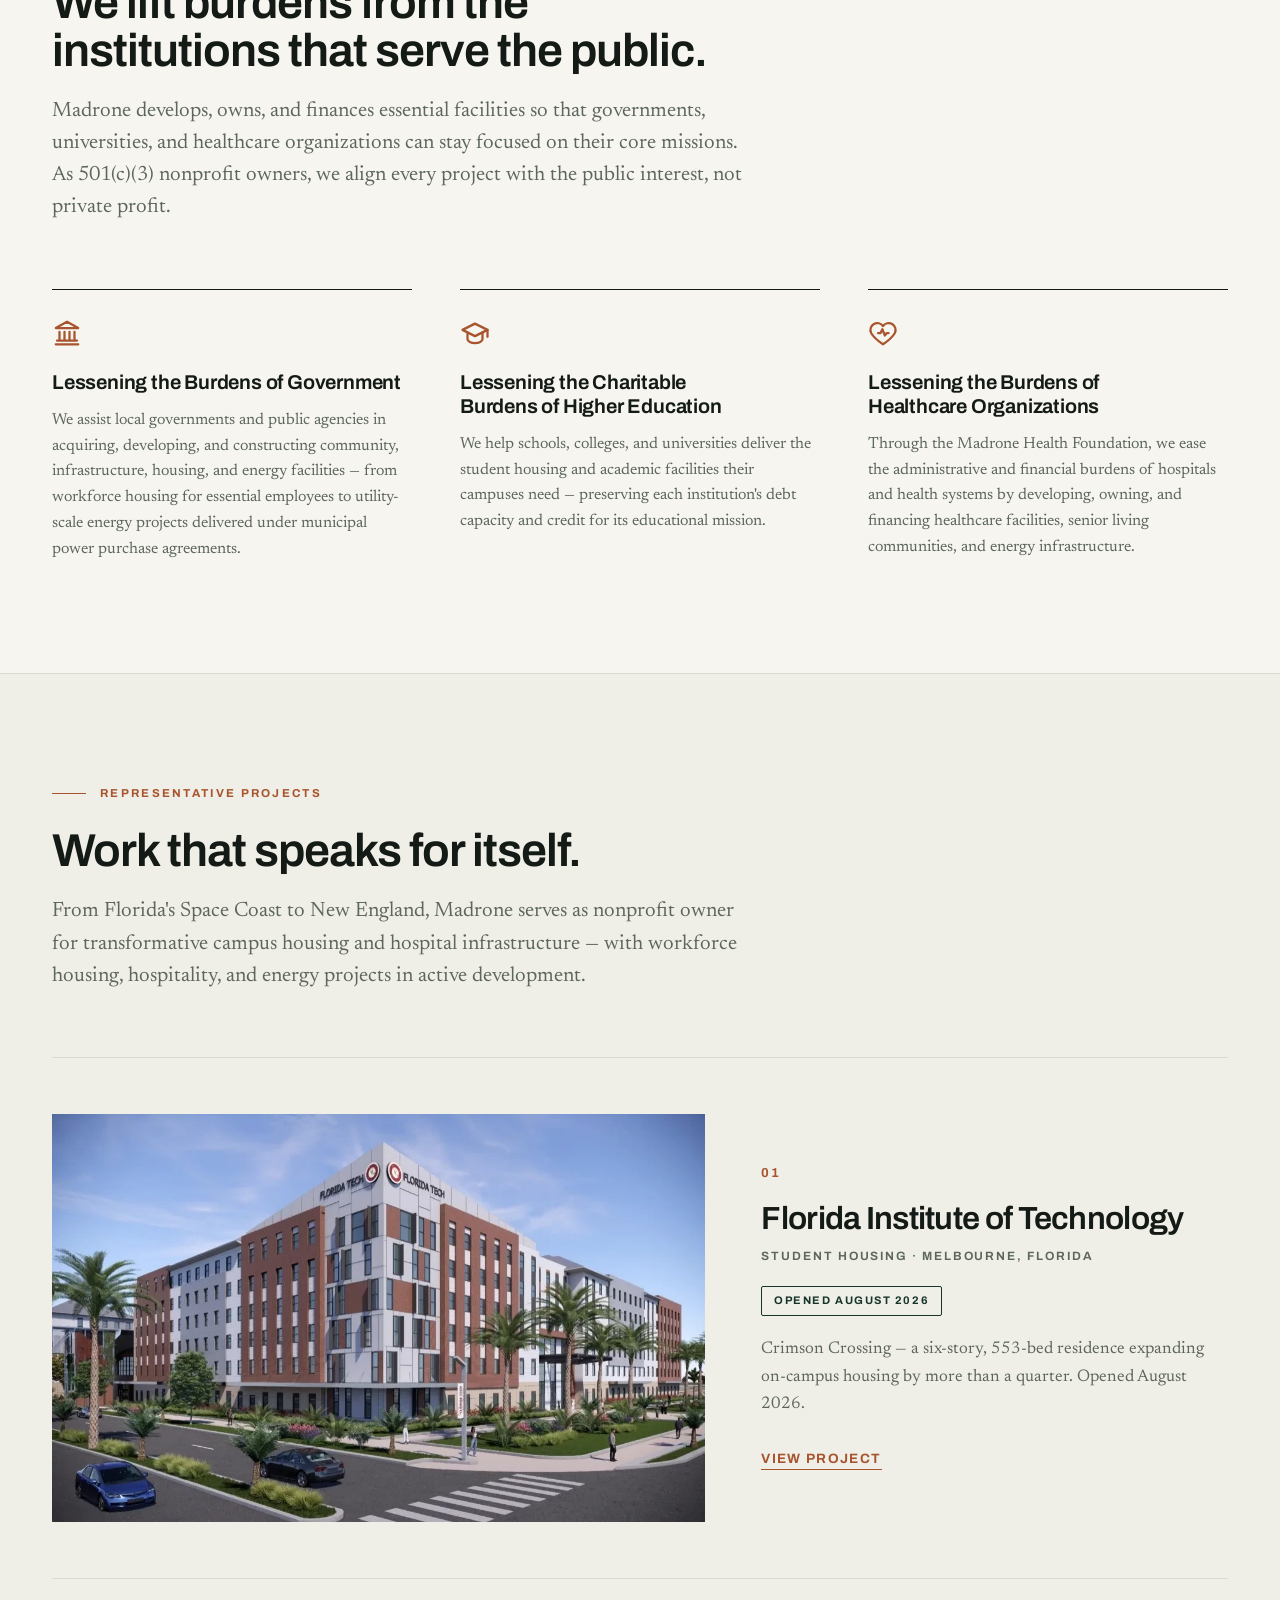
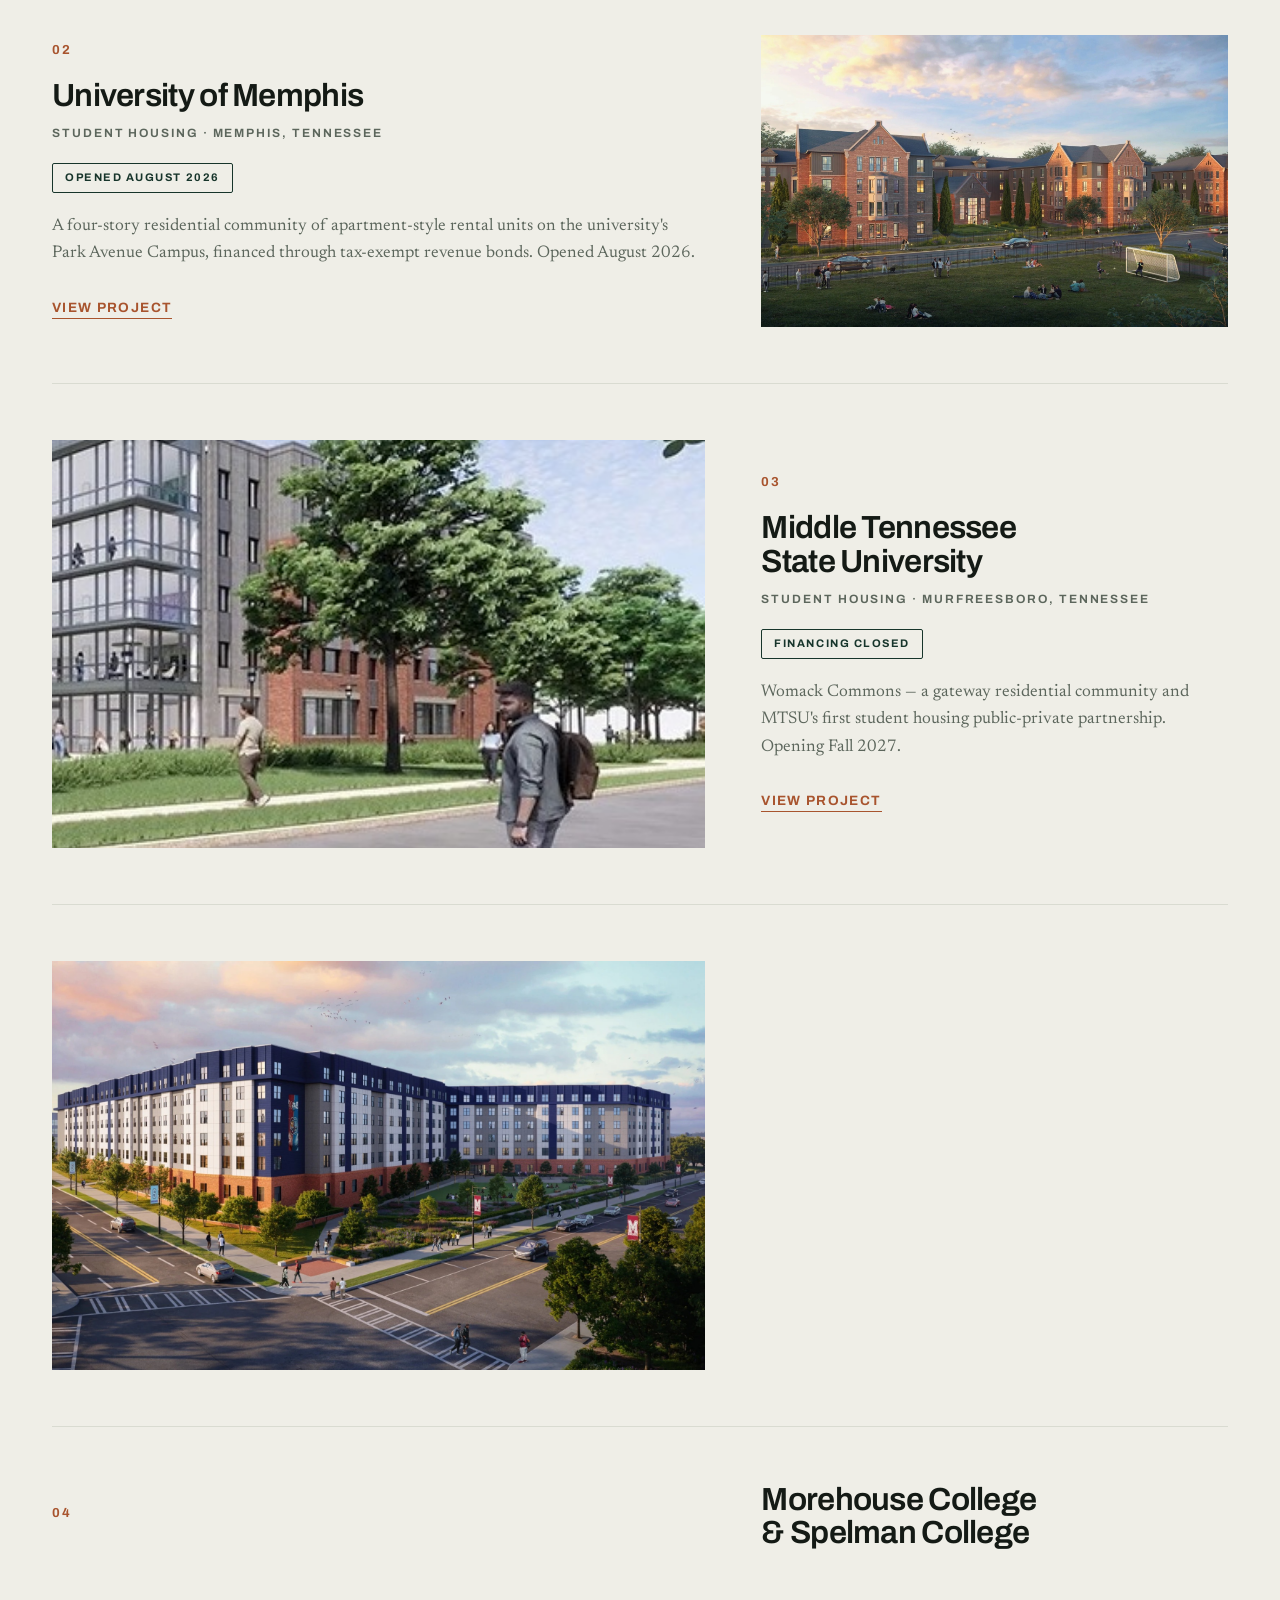
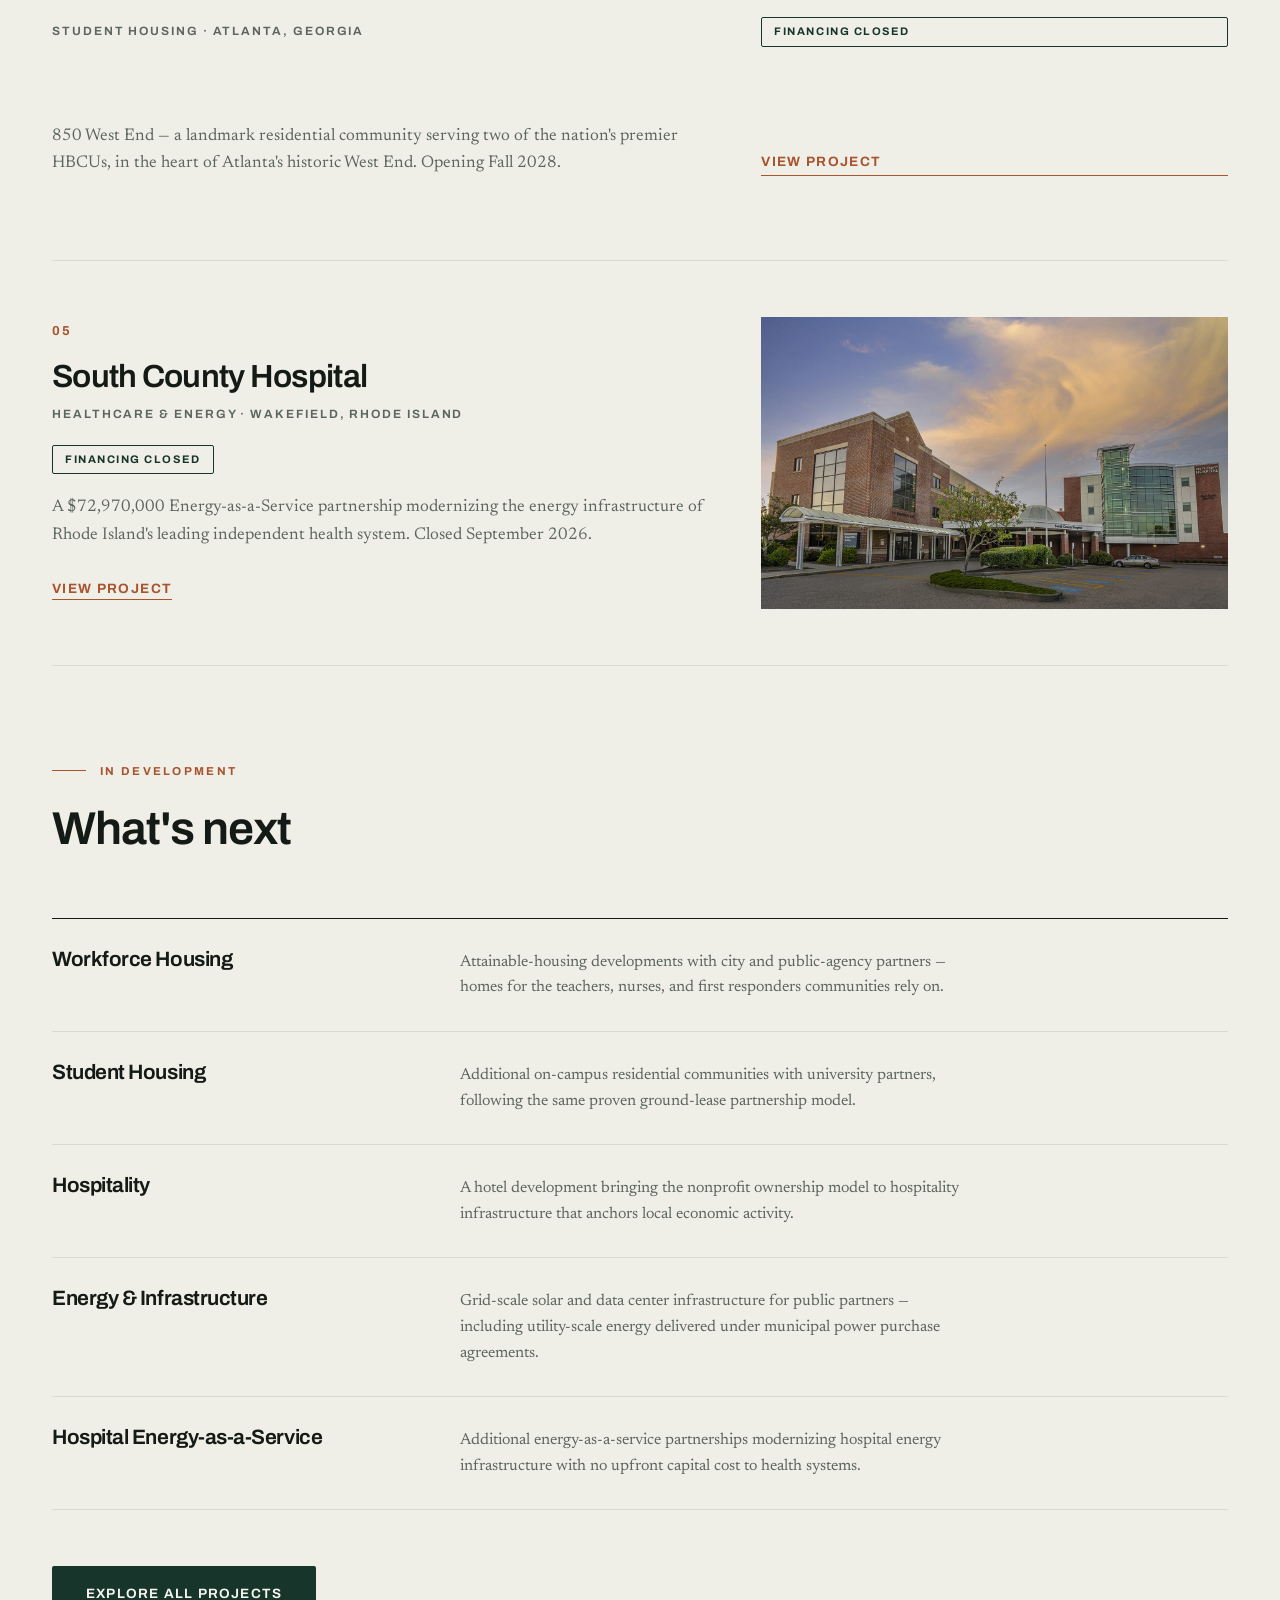
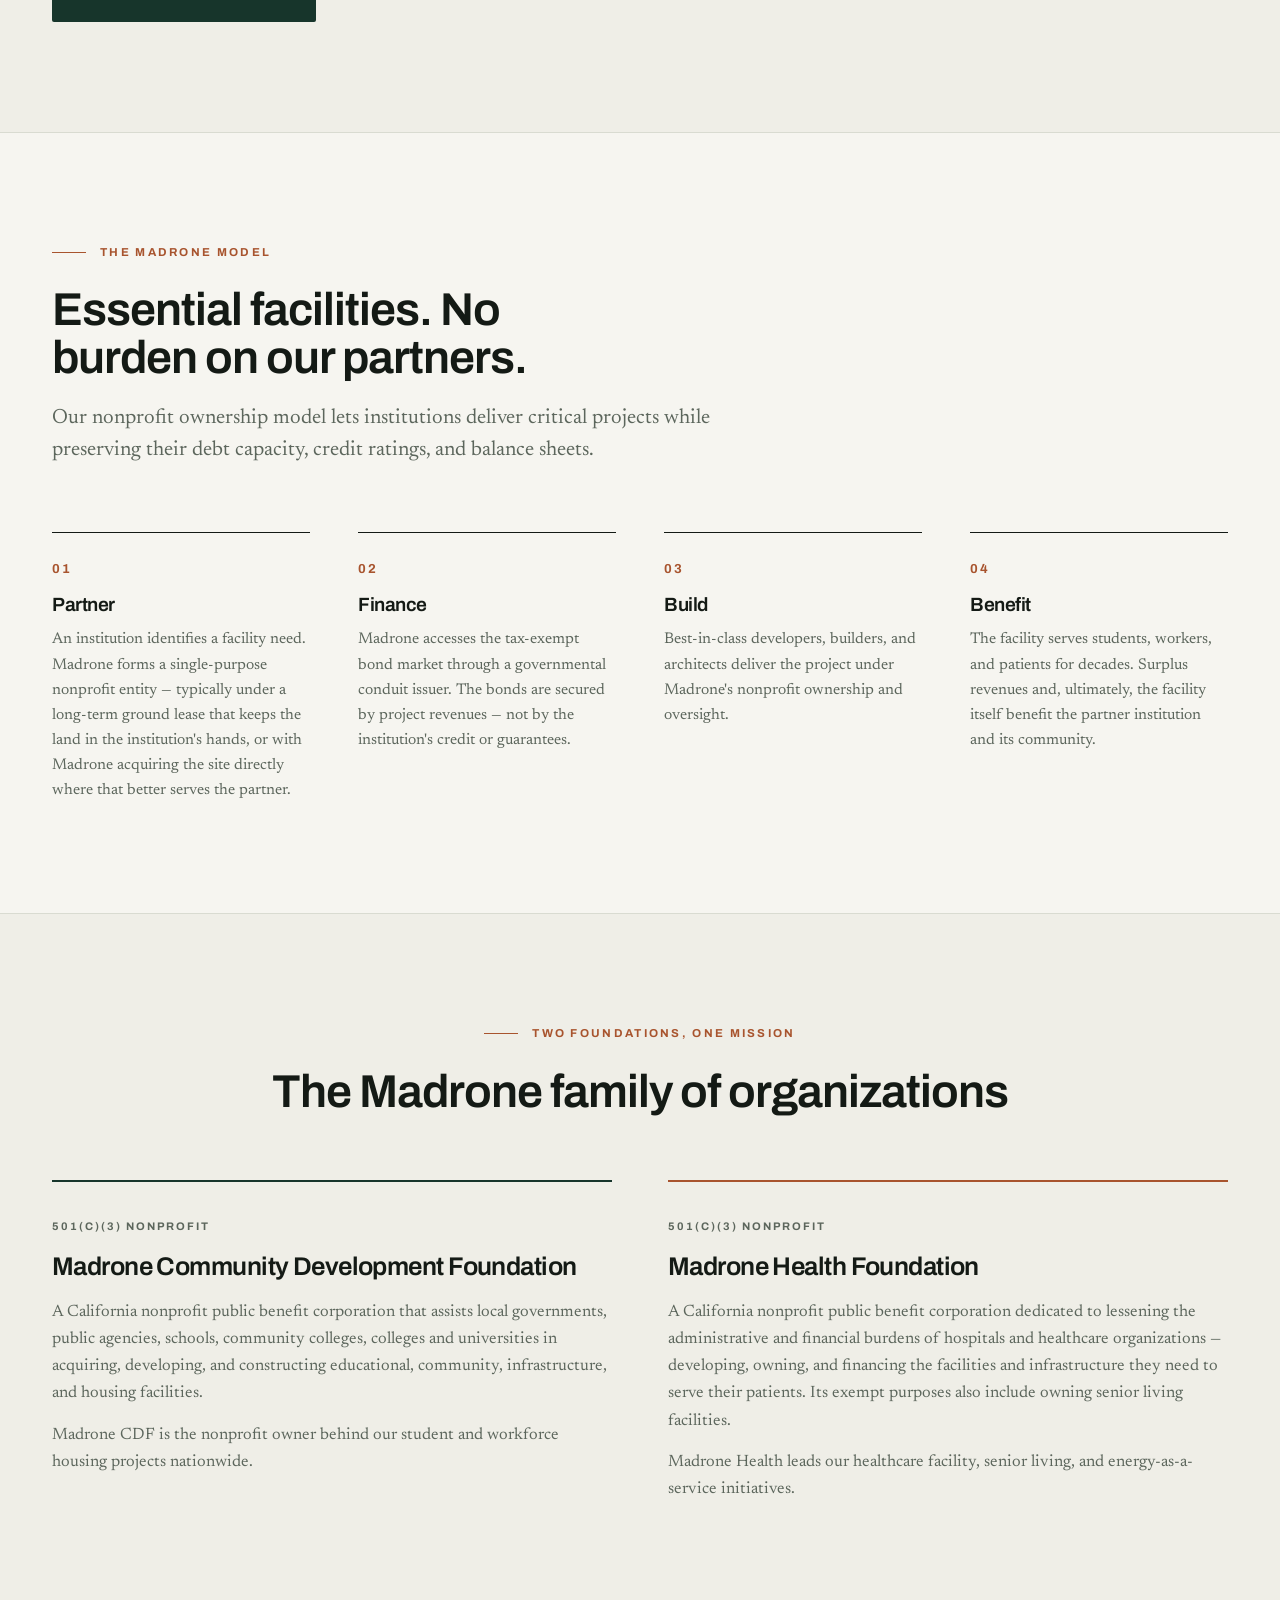
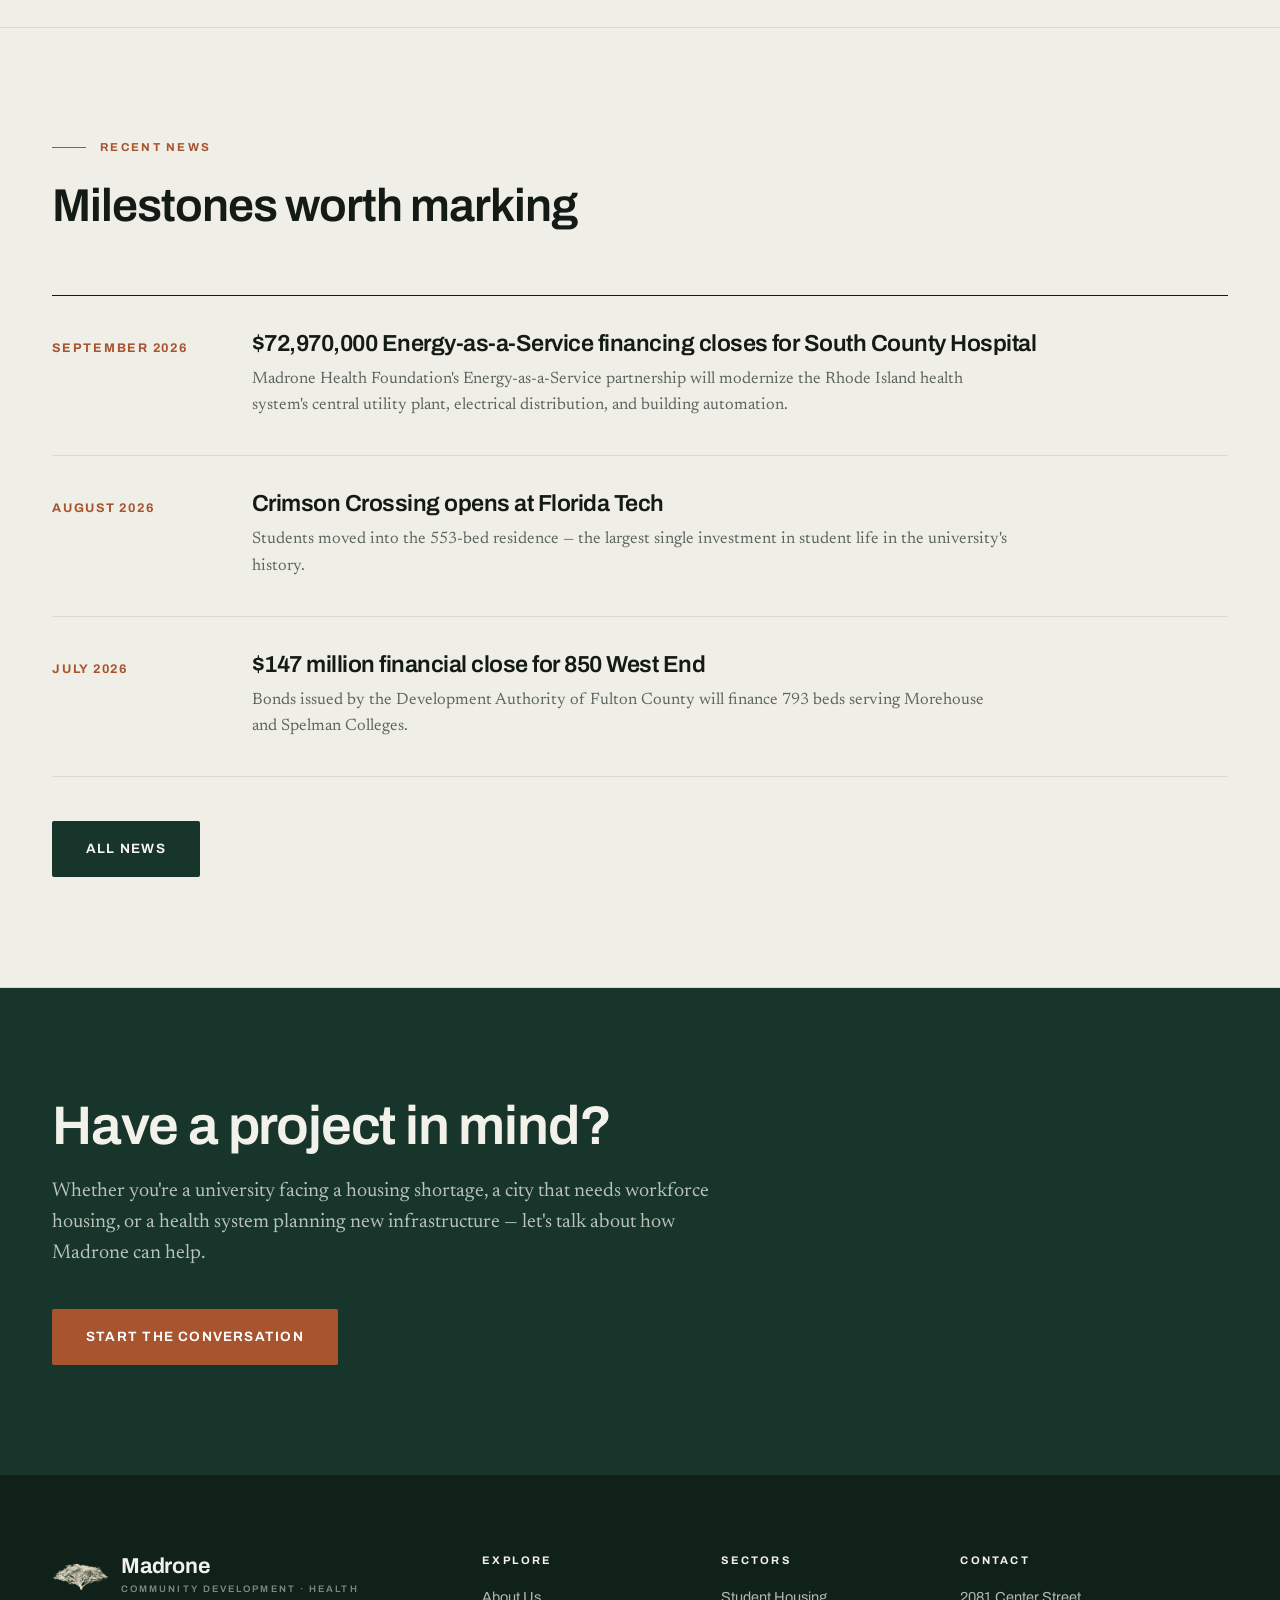
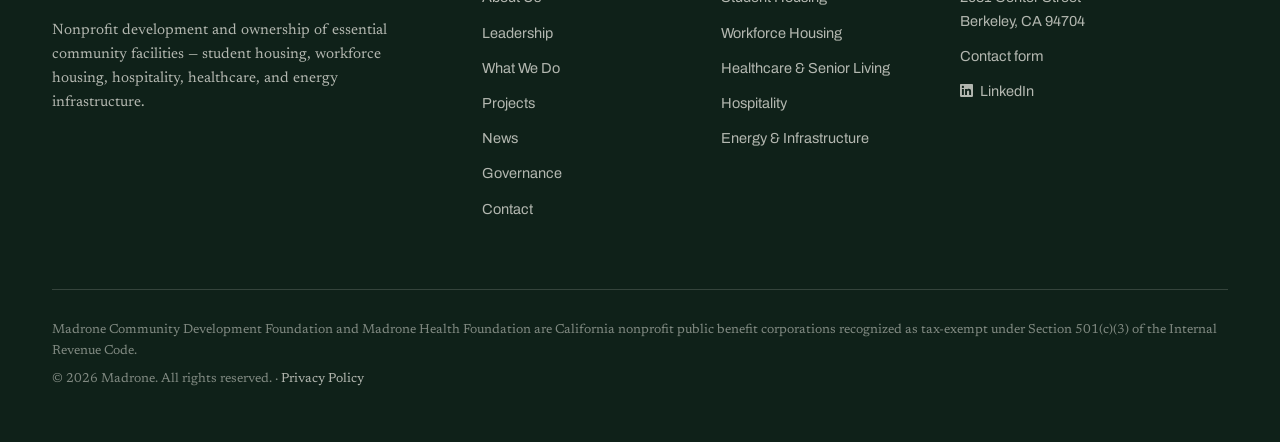
==== commit 665520f5: "Add leadership headshots; restore South County Hospital updates Headshots for Nick Waugh and Blair T" ====
--- a/index.html
+++ b/index.html
@@ -98,7 +98,7 @@
       <div class="section-head">
         <span class="eyebrow">Representative Projects</span>
         <h2>Work that speaks for itself.</h2>
-        <p class="lead">From Florida's Space Coast to the heart of Atlanta, Madrone serves as nonprofit owner for transformative campus housing &mdash; with workforce housing, hospitality, and healthcare infrastructure in active development.</p>
+        <p class="lead">From Florida's Space Coast to New England, Madrone serves as nonprofit owner for transformative campus housing and hospital infrastructure &mdash; with workforce housing, hospitality, and energy projects in active development.</p>
       </div>
 
       <div class="project-rows">
@@ -110,7 +110,7 @@
             <div class="row-num">01</div>
             <h3>Florida Institute of Technology</h3>
             <div class="row-loc">Student Housing &middot; Melbourne, Florida</div>
-            <span class="row-status">Financing Closed</span>
+            <span class="row-status">Opened August 2026</span>
             <p>Crimson Crossing &mdash; a six-story, 553-bed residence expanding on-campus housing by more than a quarter. Opened August 2026.</p>
             <span class="row-link">View project</span>
           </div>
@@ -123,7 +123,7 @@
             <div class="row-num">02</div>
             <h3>University of Memphis</h3>
             <div class="row-loc">Student Housing &middot; Memphis, Tennessee</div>
-            <span class="row-status">Financing Closed</span>
+            <span class="row-status">Opened August 2026</span>
             <p>A four-story residential community of apartment-style rental units on the university's Park Avenue Campus, financed through tax-exempt revenue bonds. Opened August 2026.</p>
             <span class="row-link">View project</span>
           </div>
@@ -152,6 +152,19 @@
             <span class="row-status">Financing Closed</span>
             <p>850 West End &mdash; a landmark residential community serving two of the nation's premier HBCUs, in the heart of Atlanta's historic West End. Opening Fall 2028.</p>
             <span class="row-link">View project</span>
+    
+        </a>
+        <a class="project-row" href="projects/south-county-hospital.html">
+          <div class="row-visual">
+            <img src="images/projects/south-county-hospital.jpg" alt="South County Hospital in Wakefield, Rhode Island" loading="lazy" onerror="this.onerror=null;this.src='images/illustrations/south-county-hospital.svg'">
+          </div>
+          <div class="row-text">
+            <div class="row-num">05</div>
+            <h3>South County Hospital</h3>
+            <div class="row-loc">Healthcare &amp; Energy &middot; Wakefield, Rhode Island</div>
+            <span class="row-status">Financing Closed</span>
+            <p>A $72,970,000 Energy-as-a-Service partnership modernizing the energy infrastructure of Rhode Island's leading independent health system. Closed September 2026.</p>
+            <span class="row-link">View project</span>
           </div>
         </a>
       </div>
@@ -165,27 +178,22 @@
         <a class="dev-item" href="projects.html">
           <h3>Workforce Housing</h3>
           <p>Attainable-housing developments with city and public-agency partners &mdash; homes for the teachers, nurses, and first responders communities rely on.</p>
-          <div class="dev-status">In Development</div>
         </a>
         <a class="dev-item" href="projects.html">
           <h3>Student Housing</h3>
           <p>Additional on-campus residential communities with university partners, following the same proven ground-lease partnership model.</p>
-          <div class="dev-status">In Development</div>
         </a>
         <a class="dev-item" href="projects.html">
           <h3>Hospitality</h3>
           <p>A hotel development bringing the nonprofit ownership model to hospitality infrastructure that anchors local economic activity.</p>
-          <div class="dev-status">In Development</div>
         </a>
         <a class="dev-item" href="projects.html">
           <h3>Energy &amp; Infrastructure</h3>
           <p>Grid-scale solar and data center infrastructure for public partners &mdash; including utility-scale energy delivered under municipal power purchase agreements.</p>
-          <div class="dev-status">In Development</div>
         </a>
         <a class="dev-item" href="projects.html">
           <h3>Hospital Energy-as-a-Service</h3>
-          <p>An energy-as-a-service partnership modernizing hospital energy infrastructure with no upfront capital cost to the health system.</p>
-          <div class="dev-status">Madrone Health Foundation</div>
+          <p>Additional energy-as-a-service partnerships modernizing hospital energy infrastructure with no upfront capital cost to health systems.</p>
         </a>
       </div>
       </div>
@@ -259,6 +267,13 @@
       </div>
       <div class="news-list">
         <div class="news-item">
+          <div class="news-date">September 2026</div>
+          <div>
+            <h3>$72,970,000 Energy-as-a-Service financing closes for South County Hospital</h3>
+            <p>Madrone Health Foundation's Energy-as-a-Service partnership will modernize the Rhode Island health system's central utility plant, electrical distribution, and building automation.</p>
+          </div>
+        </div>
+        <div class="news-item">
           <div class="news-date">August 2026</div>
           <div>
             <h3>Crimson Crossing opens at Florida Tech</h3>
@@ -270,13 +285,6 @@
           <div>
             <h3>$147 million financial close for 850 West End</h3>
             <p>Bonds issued by the Development Authority of Fulton County will finance 793 beds serving Morehouse and Spelman Colleges.</p>
-          </div>
-        </div>
-        <div class="news-item">
-          <div class="news-date">August 2026</div>
-          <div>
-            <h3>Park Avenue housing opens at the University of Memphis</h3>
-            <p>The 542-bed apartment-style community welcomed its first residents on the Park Avenue Campus.</p>
           </div>
         </div>
       </div>
@@ -335,6 +343,7 @@
         <ul>
           <li>2081 Center Street<br>Berkeley, CA 94704</li>
           <li><a href="contact.html">Contact form</a></li>
+          <li><a href="https://www.linkedin.com/company/madrone-org/" target="_blank" rel="noopener"><svg viewBox="0 0 24 24" fill="currentColor" width="13" height="13" aria-hidden="true" style="display: inline-block; vertical-align: -1.5px; margin-right: 7px;"><path d="M20.447 20.452h-3.554v-5.569c0-1.328-.027-3.037-1.852-3.037-1.853 0-2.136 1.445-2.136 2.939v5.667H9.351V9h3.414v1.561h.046c.477-.9 1.637-1.85 3.37-1.85 3.601 0 4.267 2.37 4.267 5.455v6.286zM5.337 7.433c-1.144 0-2.063-.926-2.063-2.065 0-1.138.92-2.063 2.063-2.063 1.14 0 2.064.925 2.064 2.063 0 1.139-.925 2.065-2.064 2.065zm1.782 13.019H3.555V9h3.564v11.452zM22.225 0H1.771C.792 0 0 .774 0 1.729v20.542C0 23.227.792 24 1.771 24h20.451C23.2 24 24 23.227 24 22.271V1.729C24 .774 23.2 0 22.225 0z"/></svg>LinkedIn</a></li>
         </ul>
       </div>
     </div>
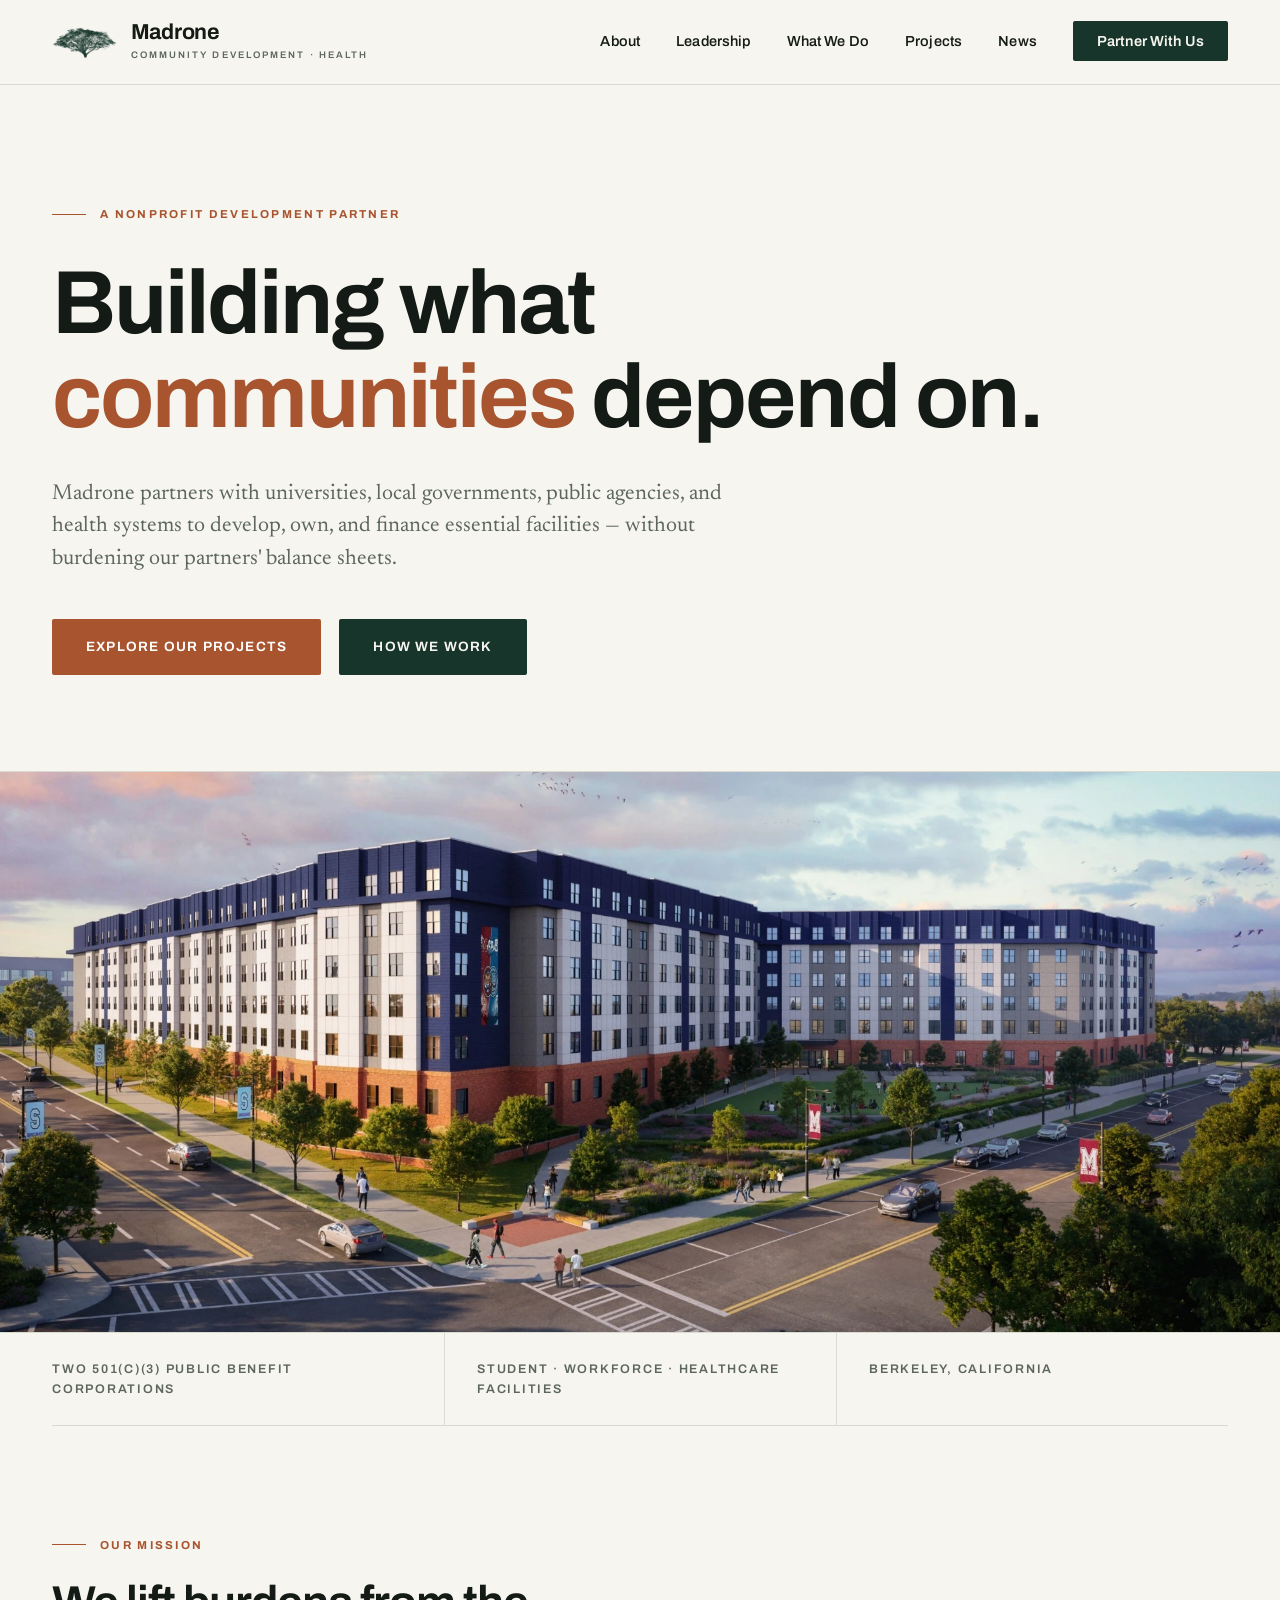
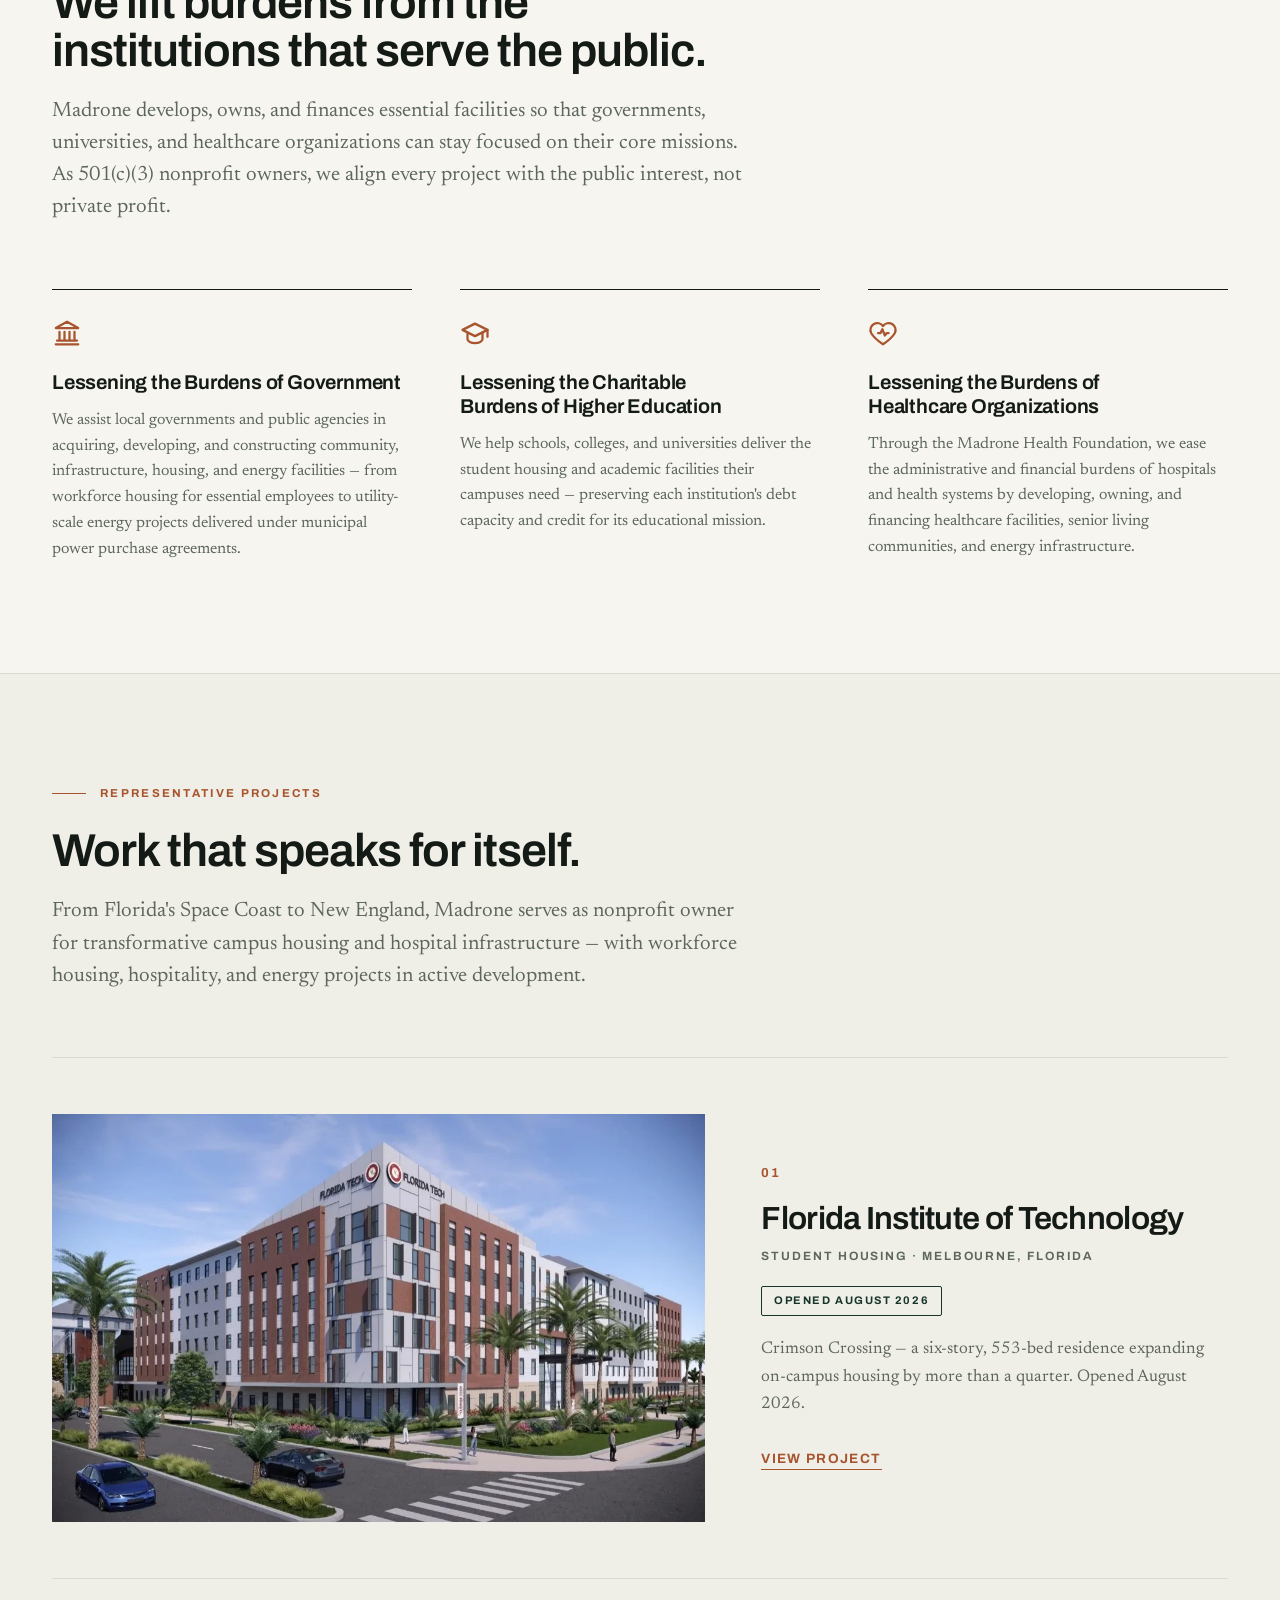
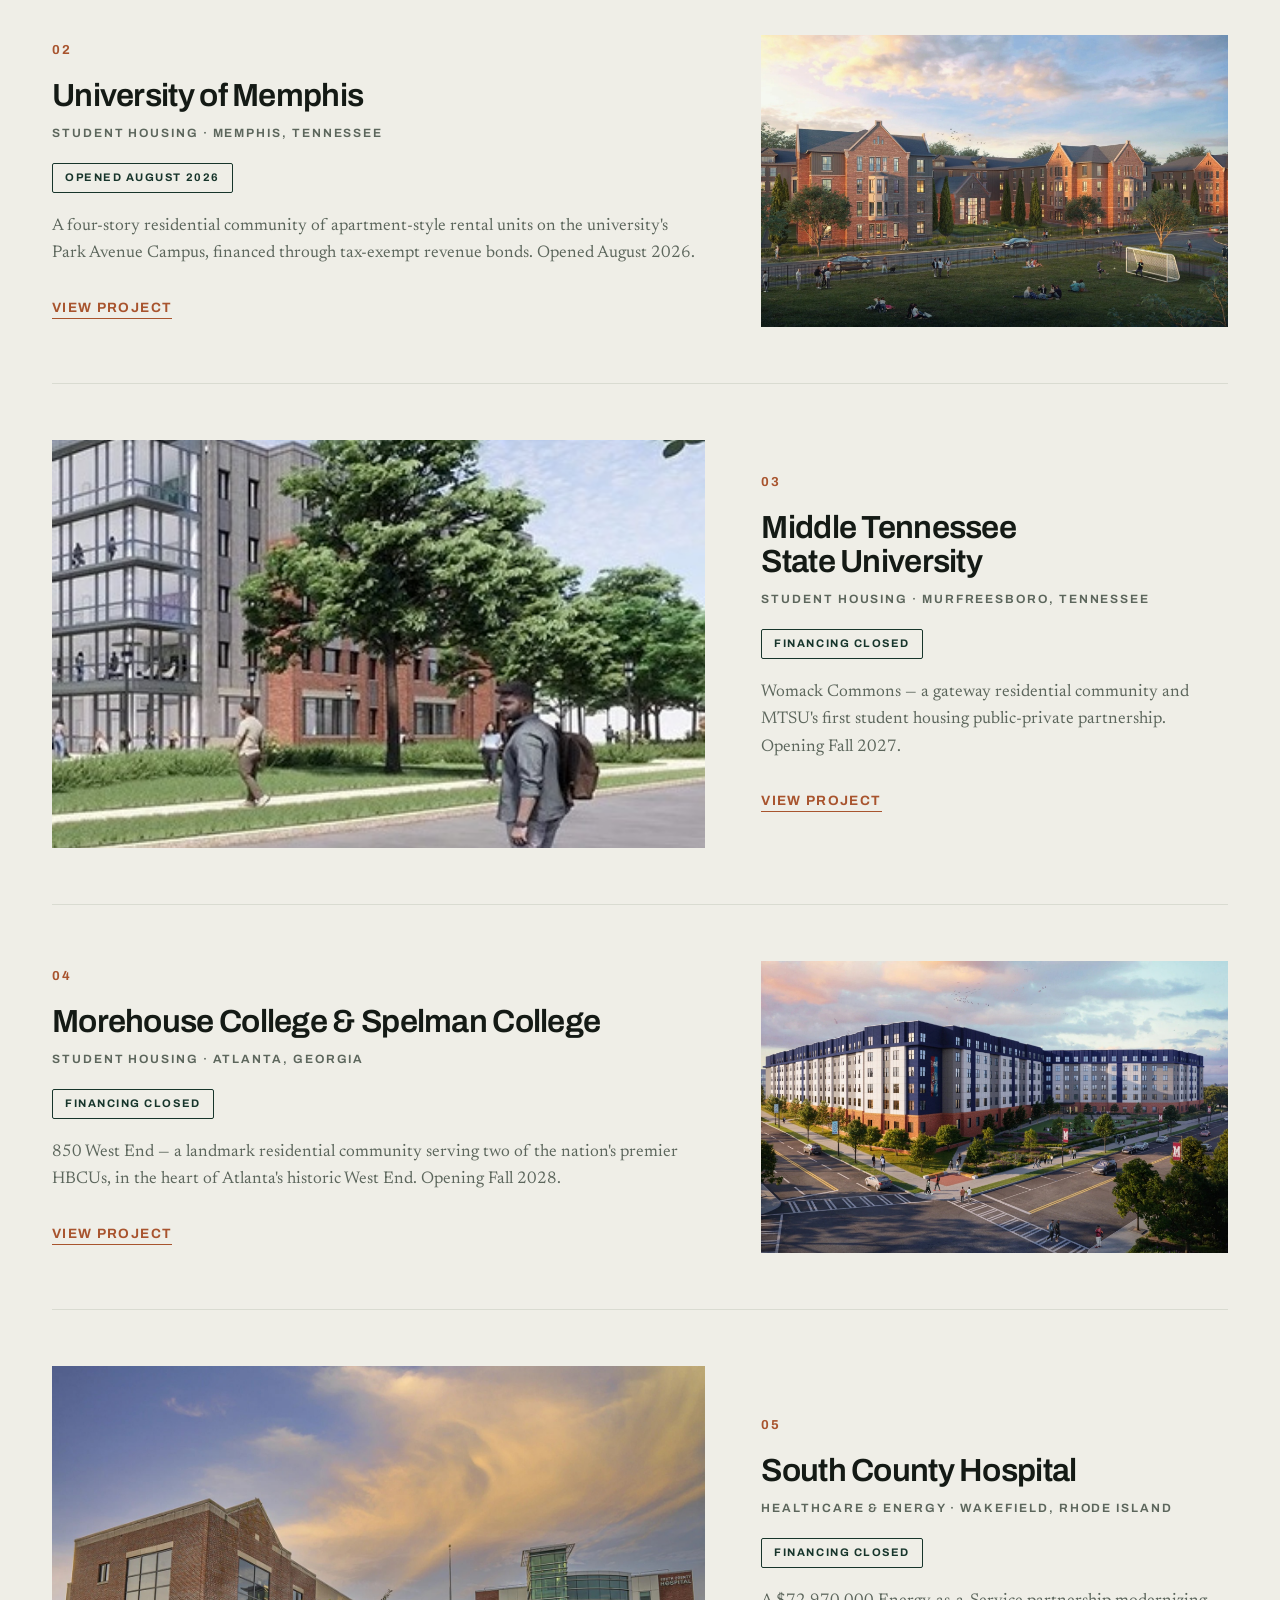
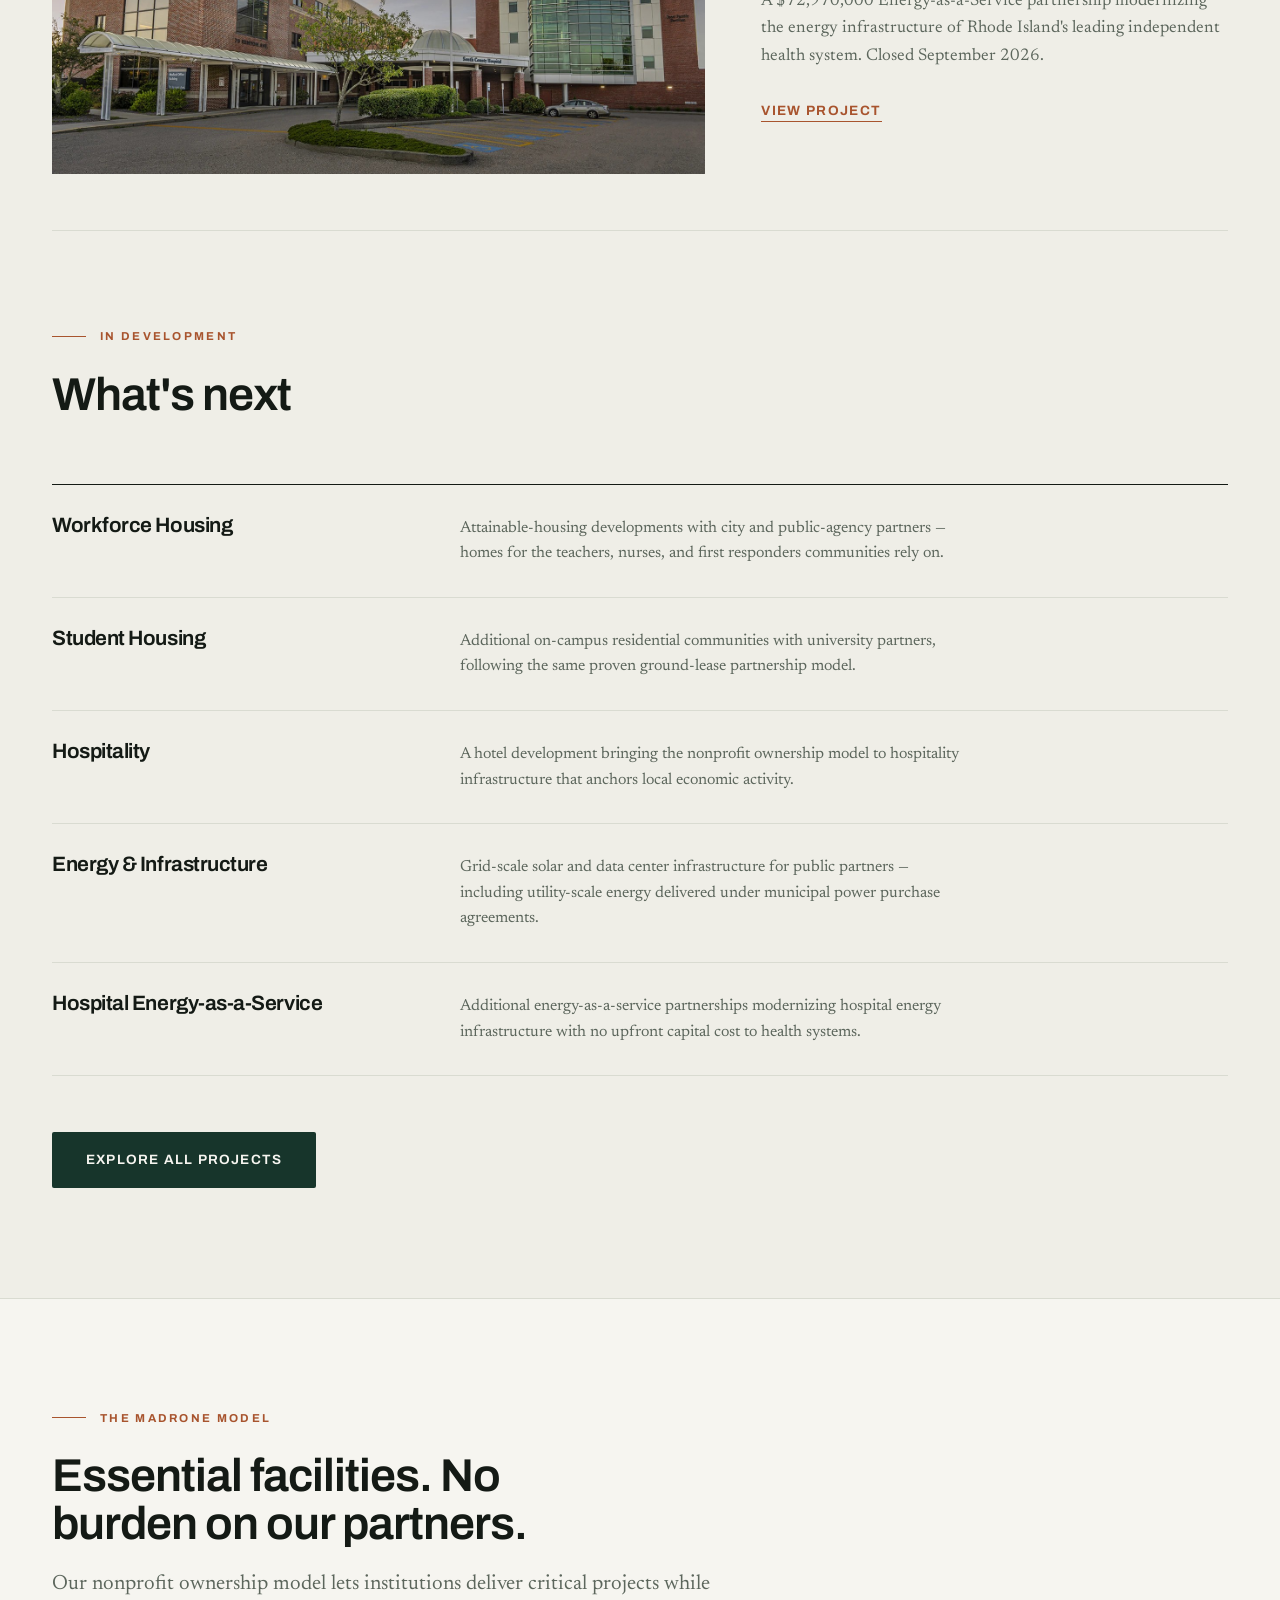
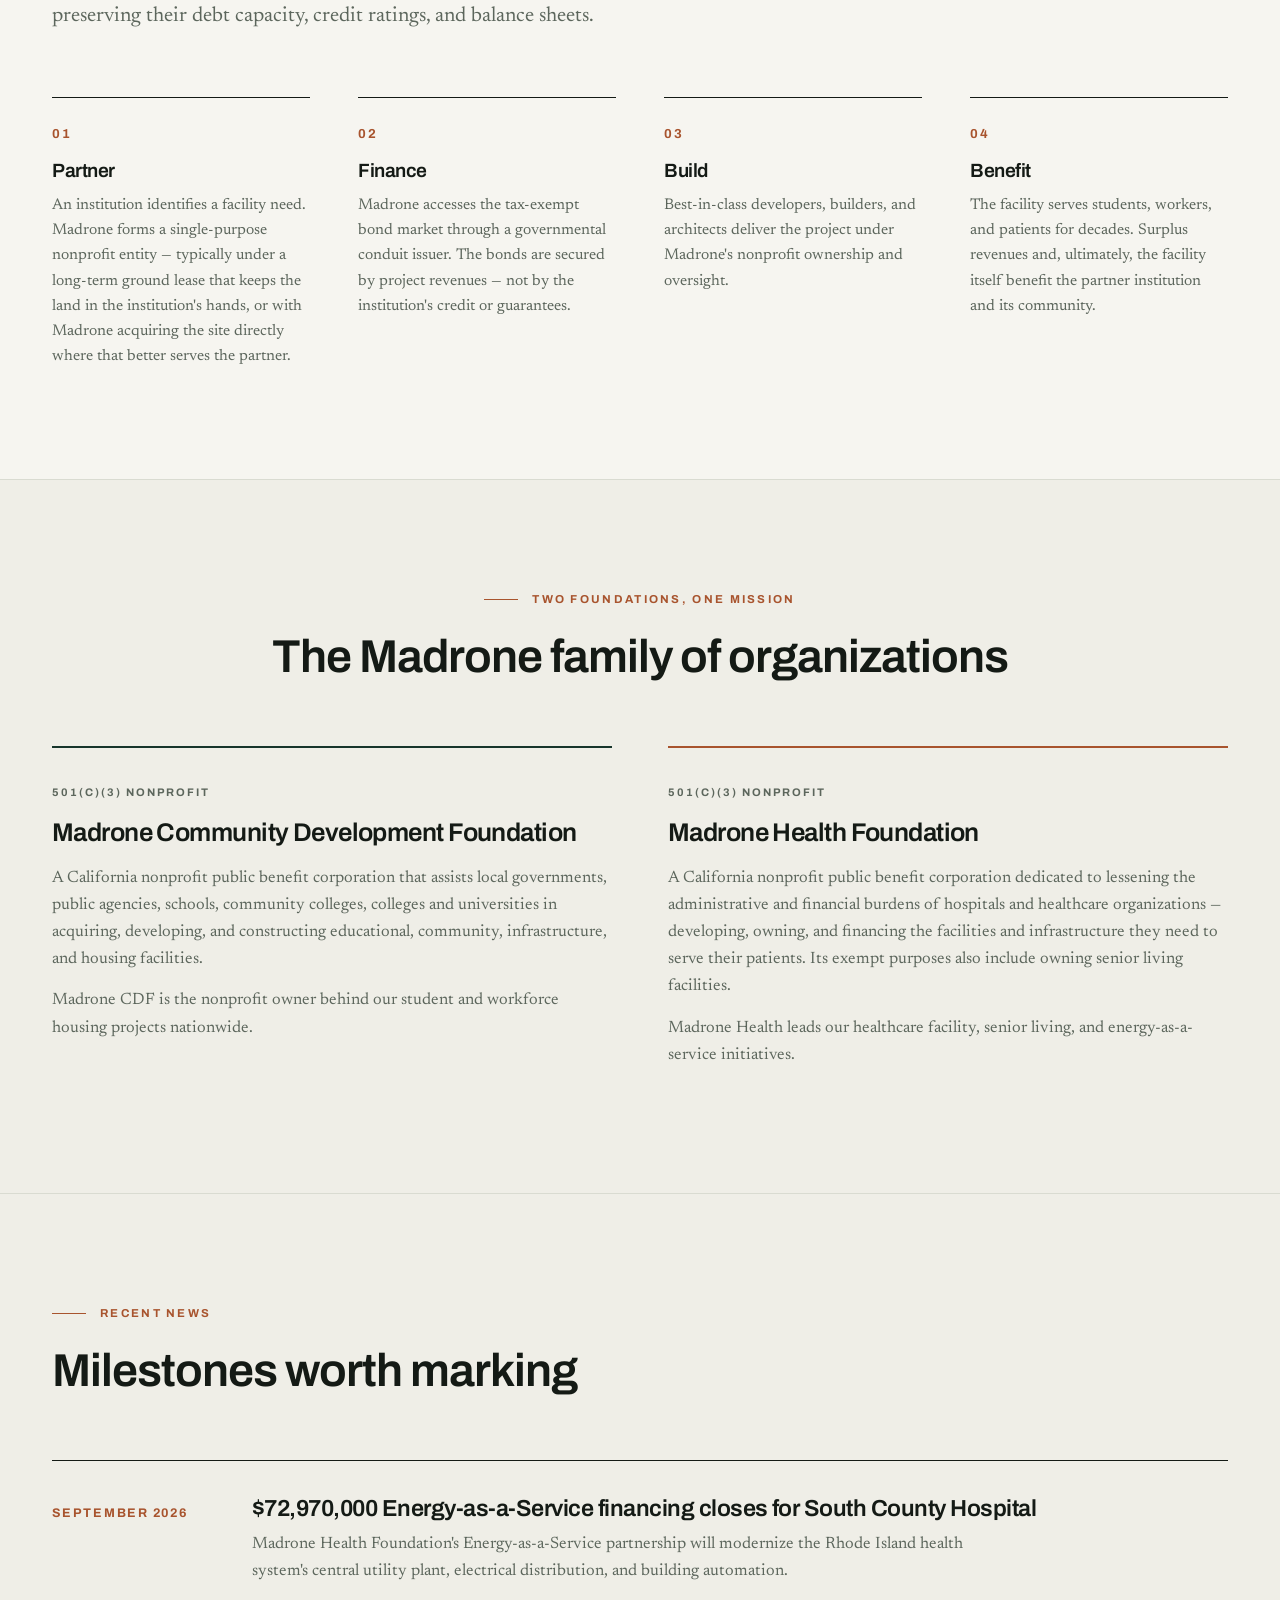
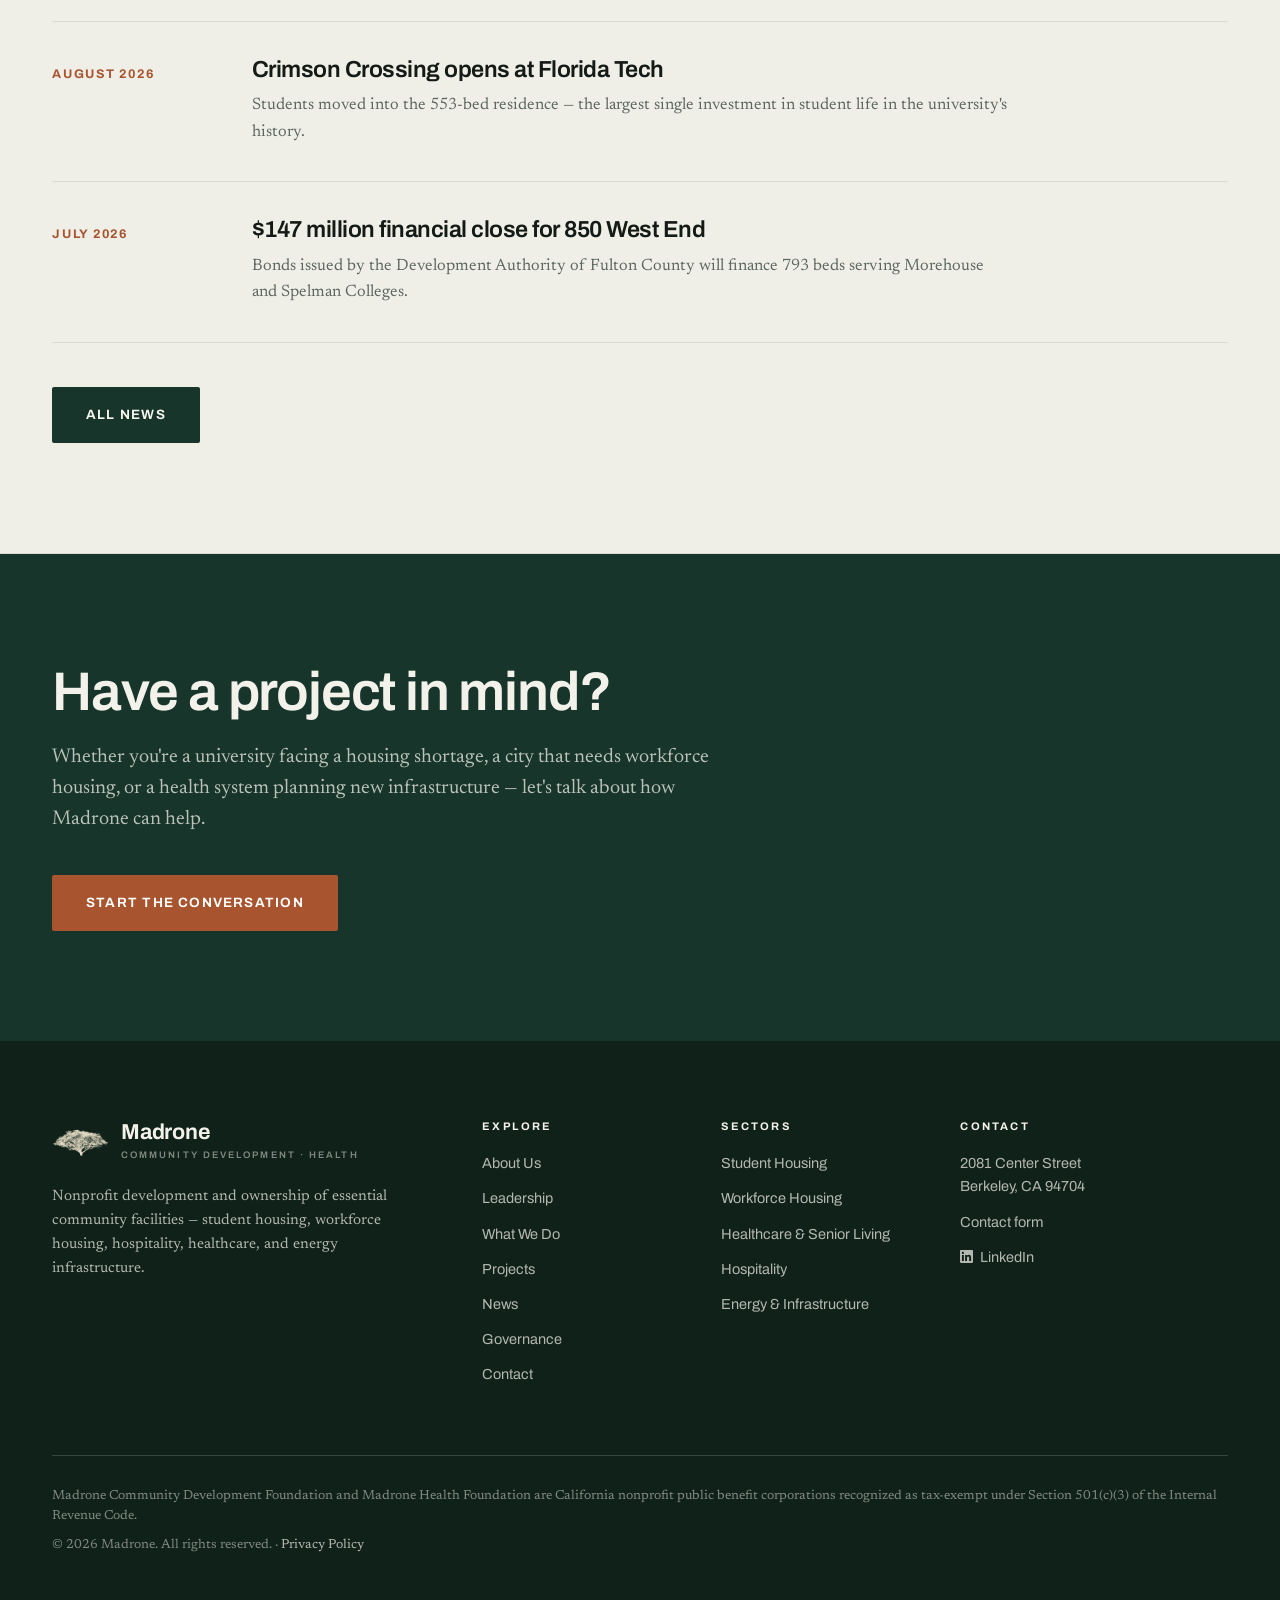
==== commit 925264ee: "Fix unclosed Morehouse row div breaking project-row layout The script that re-inserted the South Cou" ====
--- a/index.html
+++ b/index.html
@@ -152,7 +152,7 @@
             <span class="row-status">Financing Closed</span>
             <p>850 West End &mdash; a landmark residential community serving two of the nation's premier HBCUs, in the heart of Atlanta's historic West End. Opening Fall 2028.</p>
             <span class="row-link">View project</span>
-    
+          </div>
         </a>
         <a class="project-row" href="projects/south-county-hospital.html">
           <div class="row-visual">
